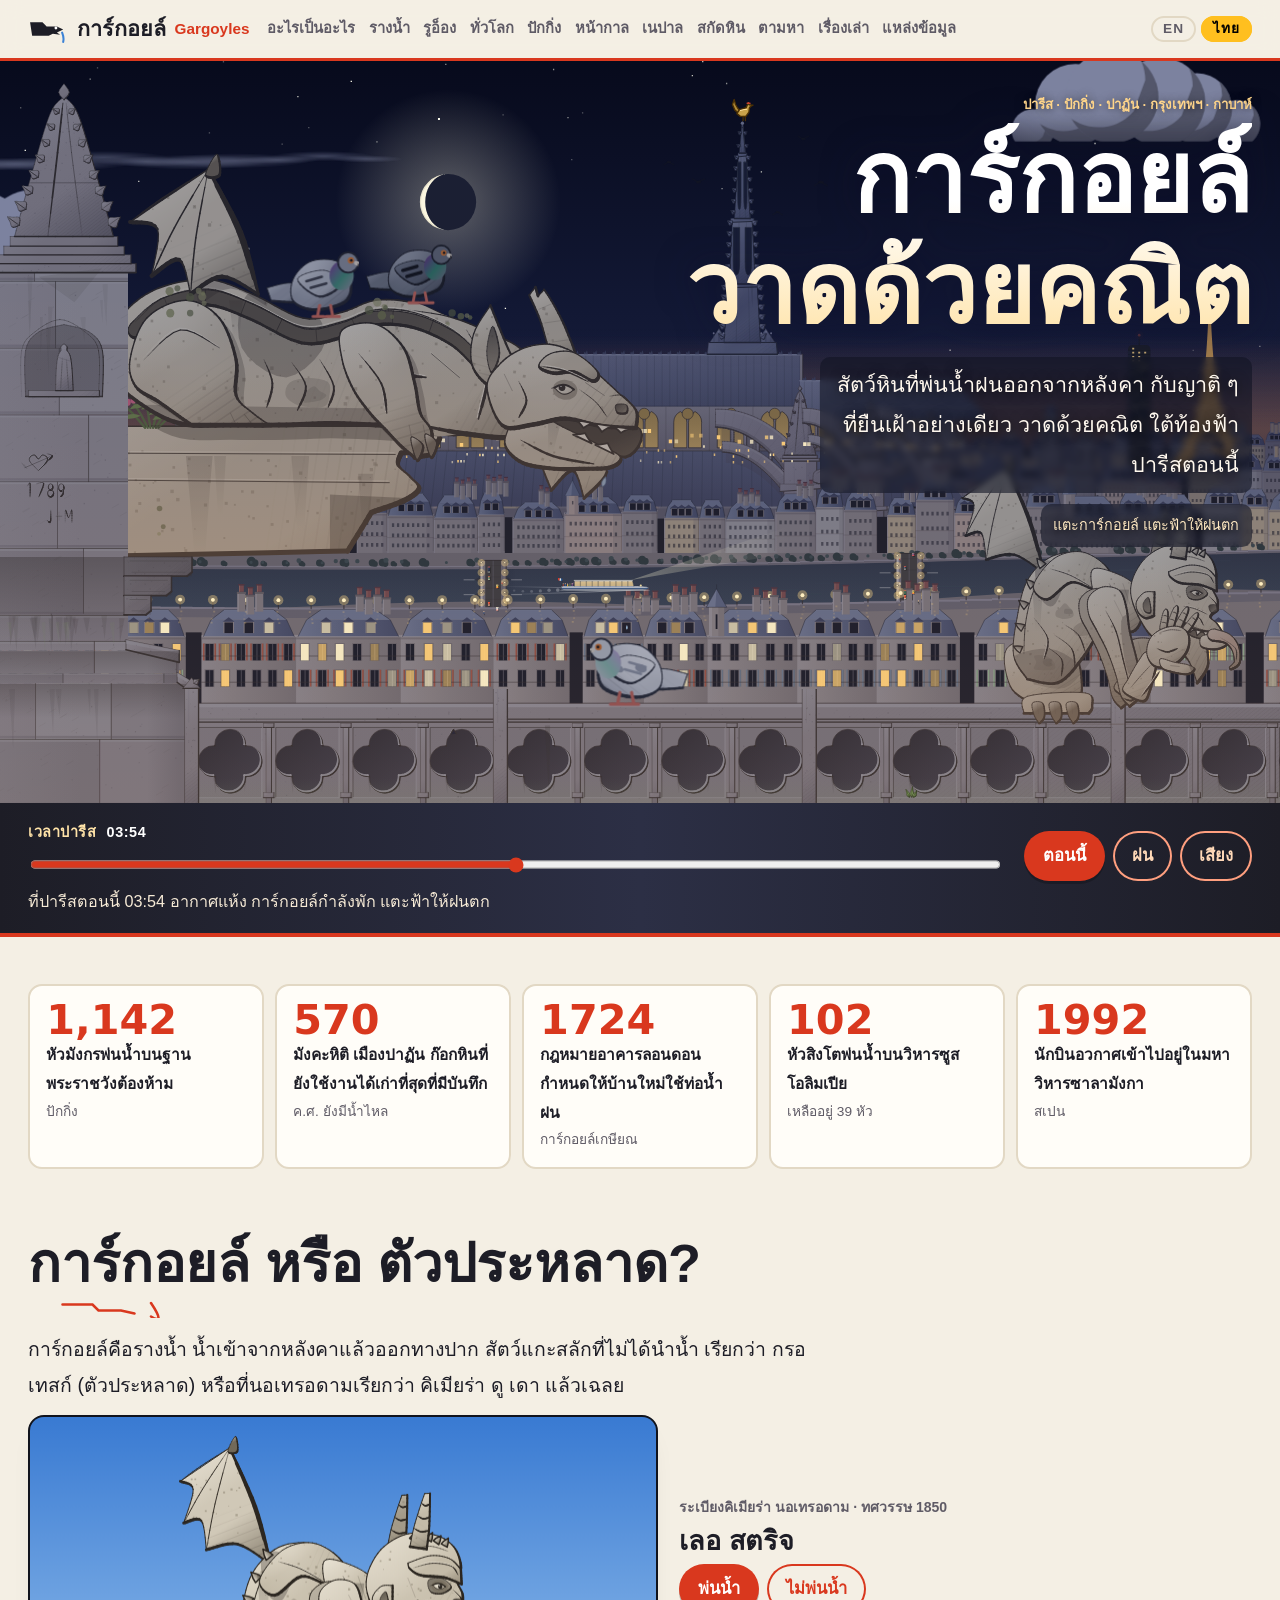
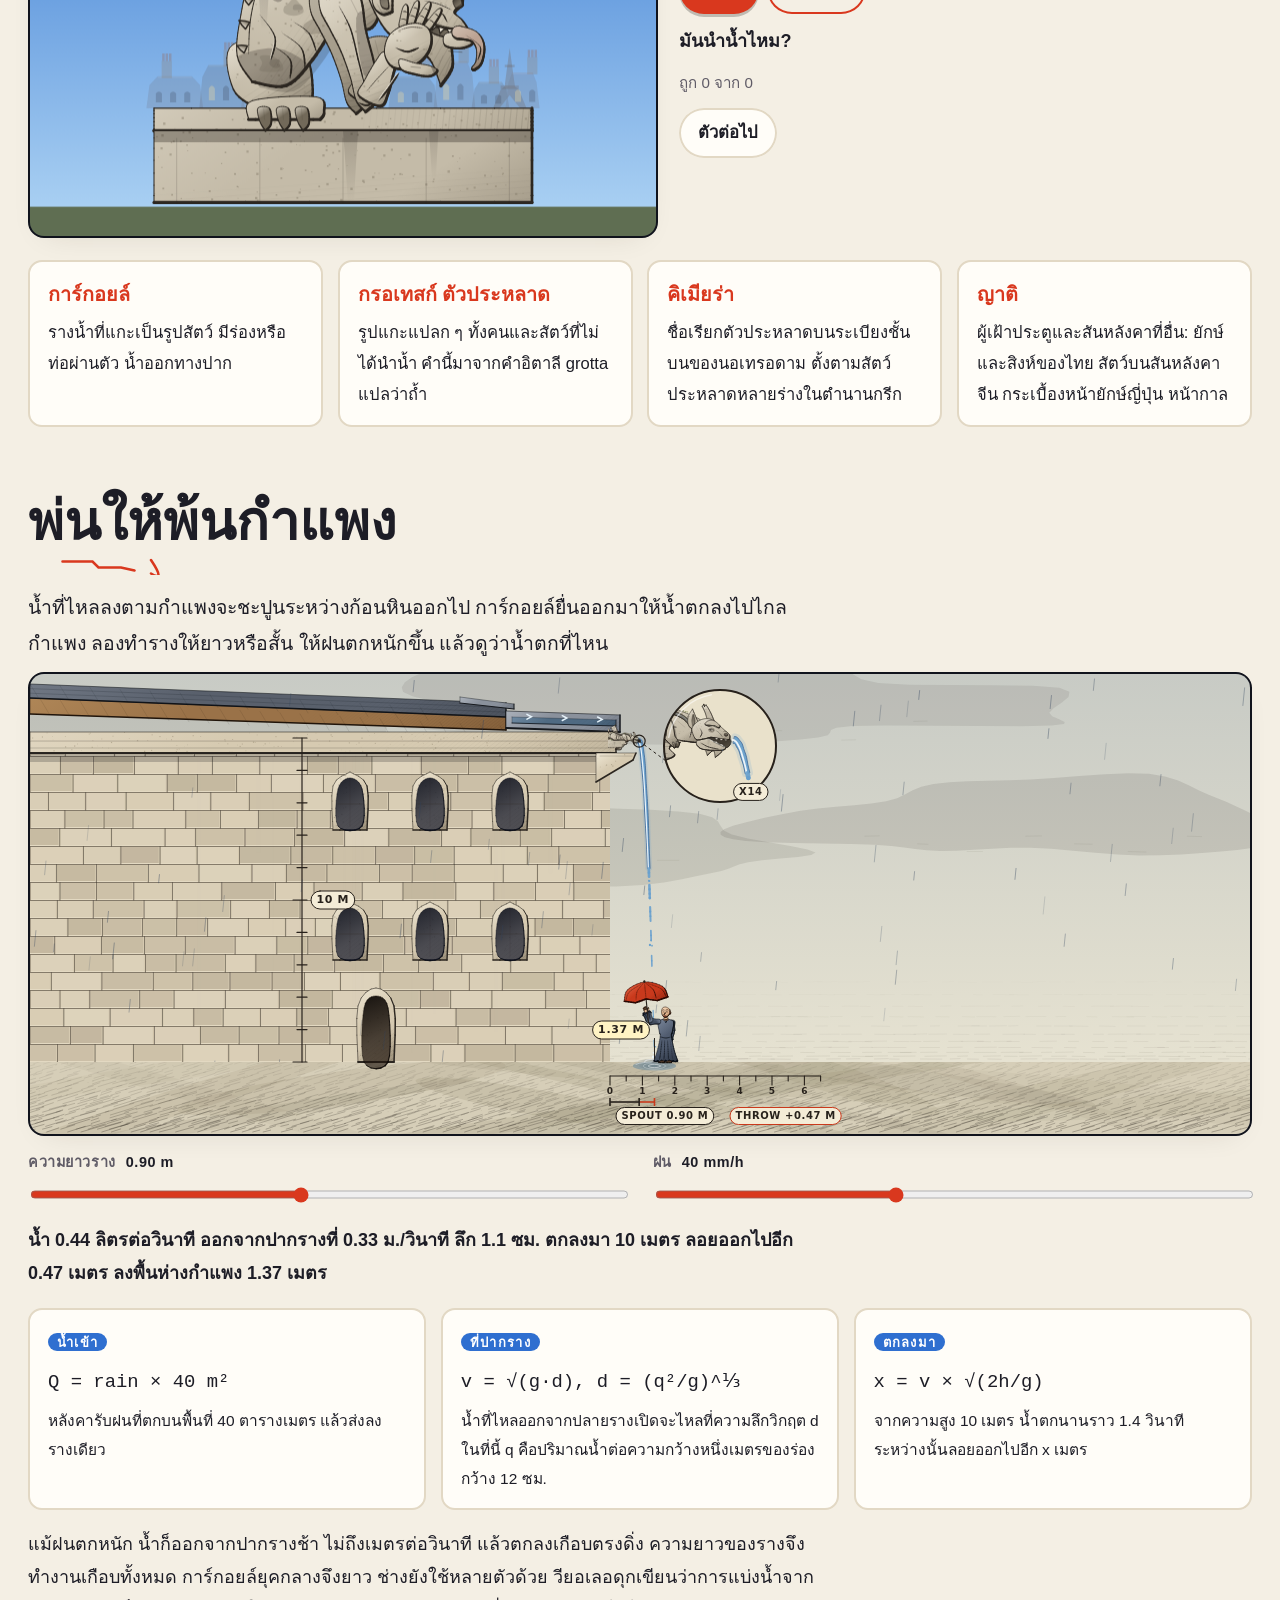
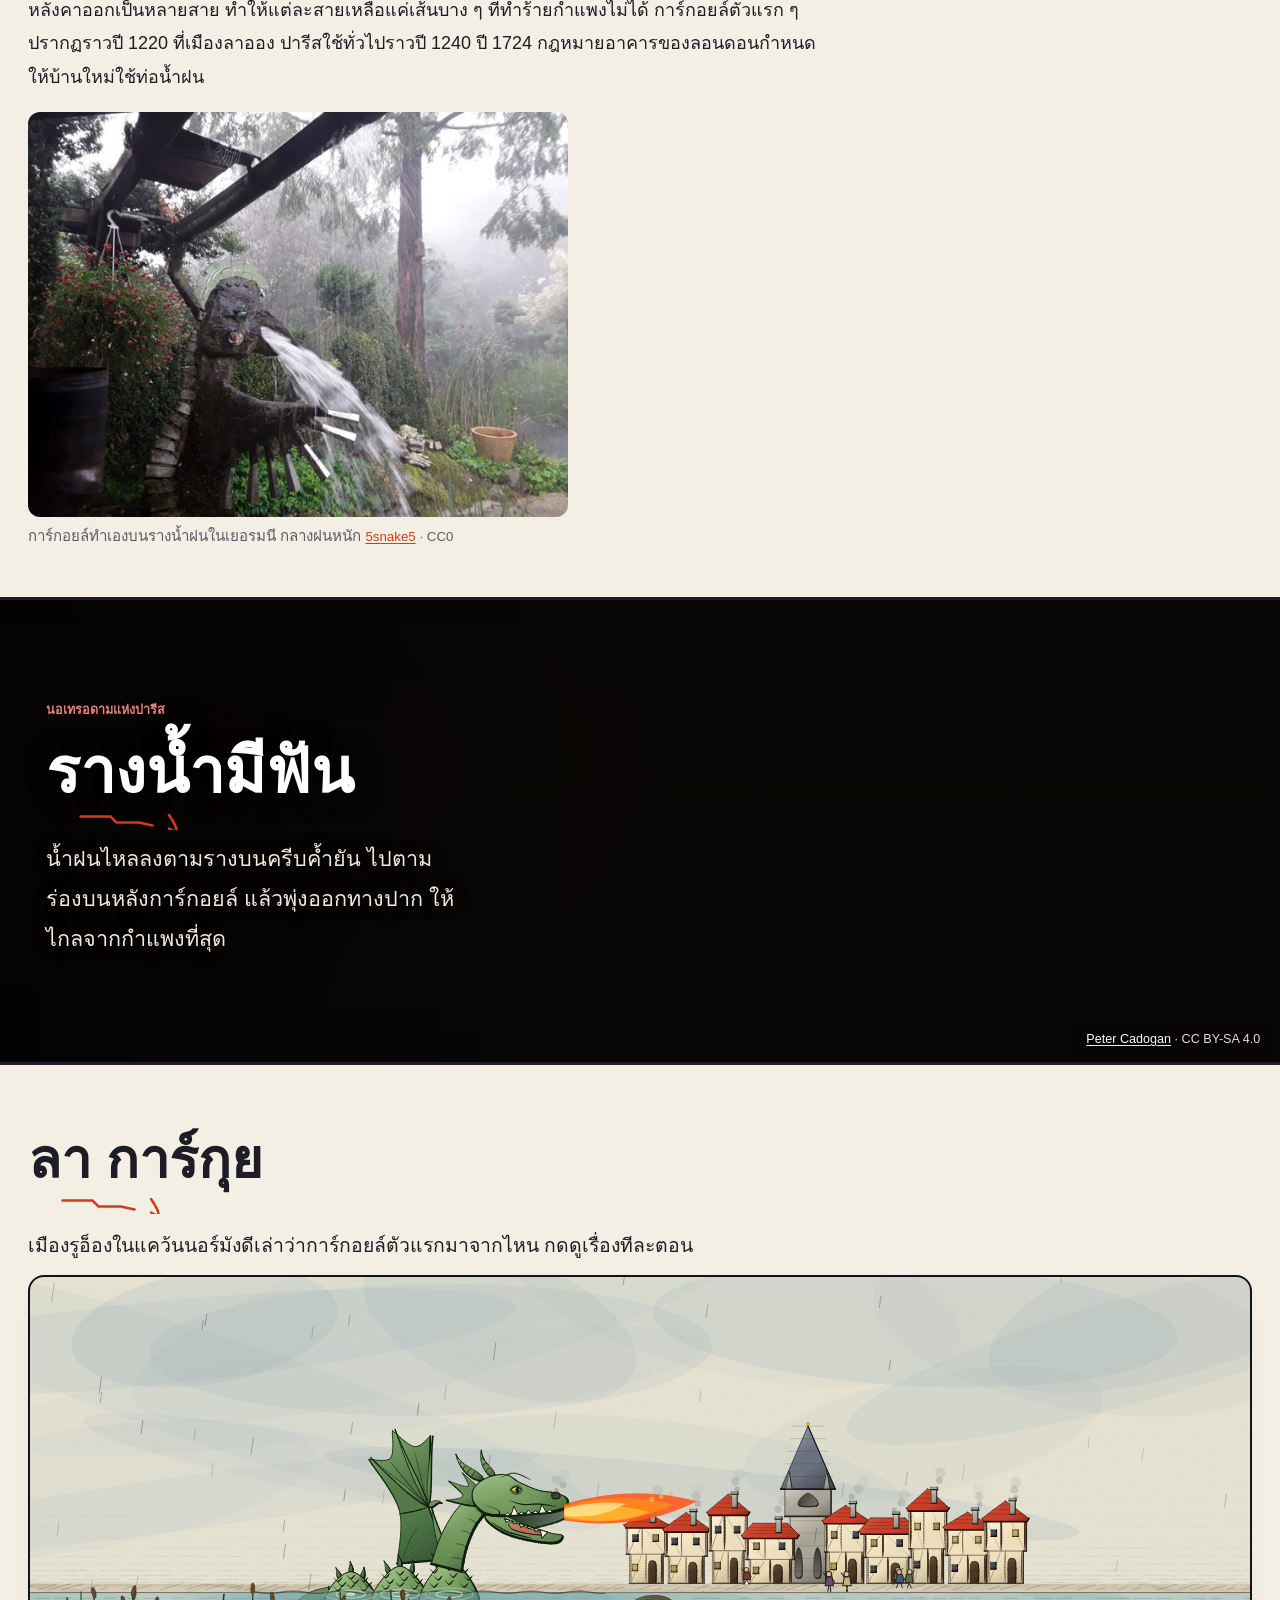
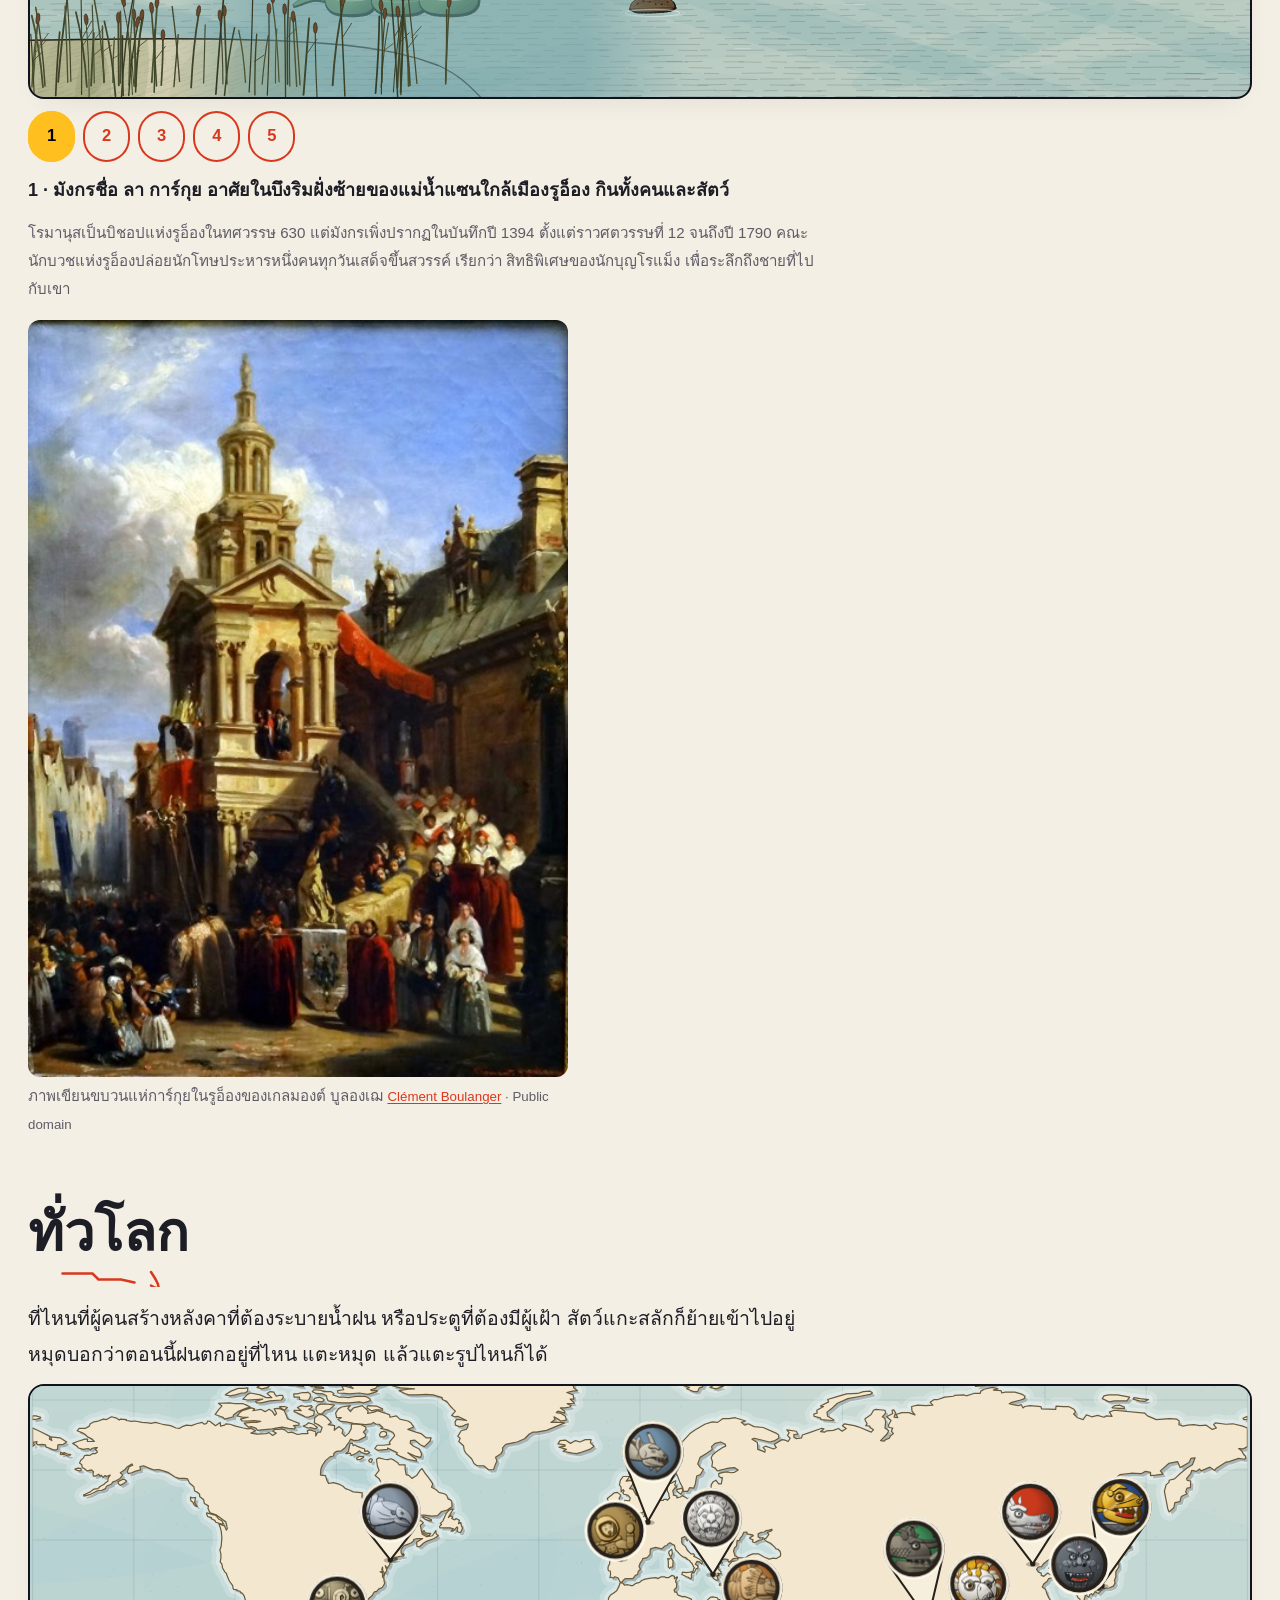
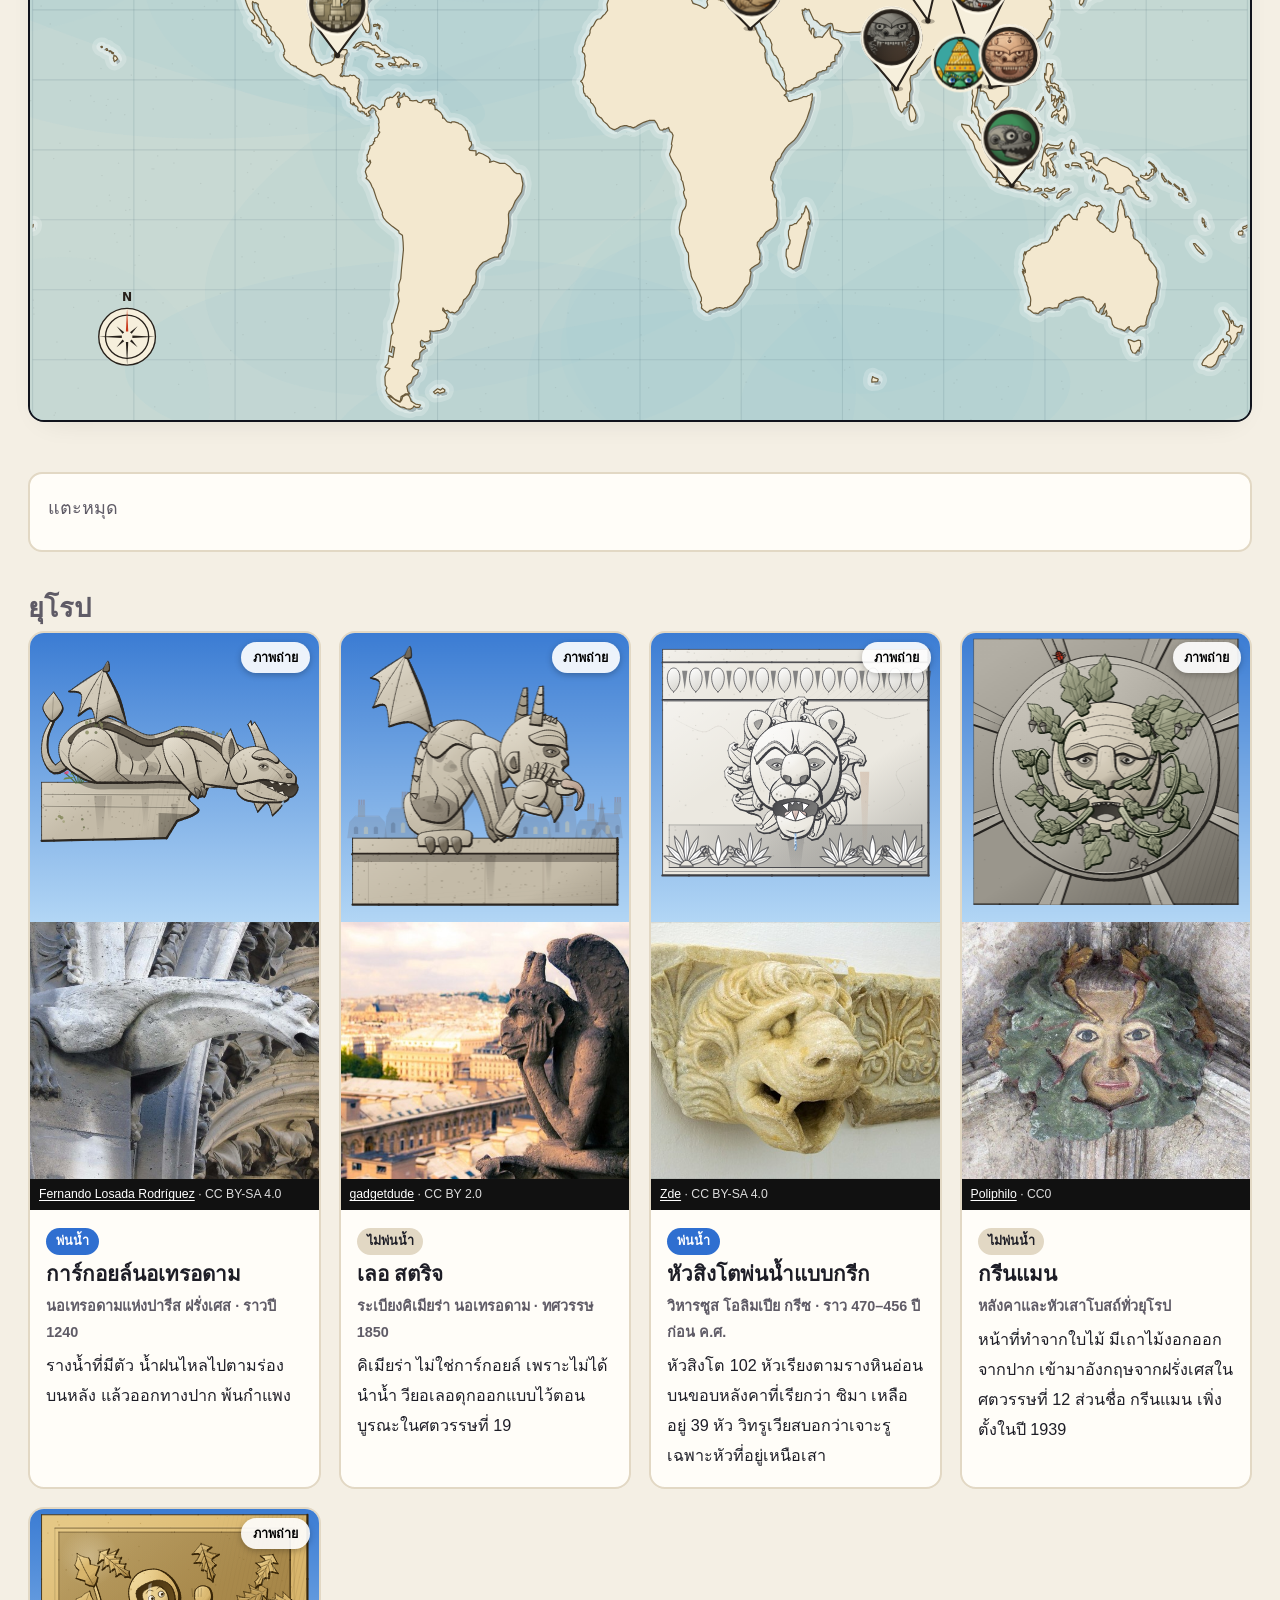
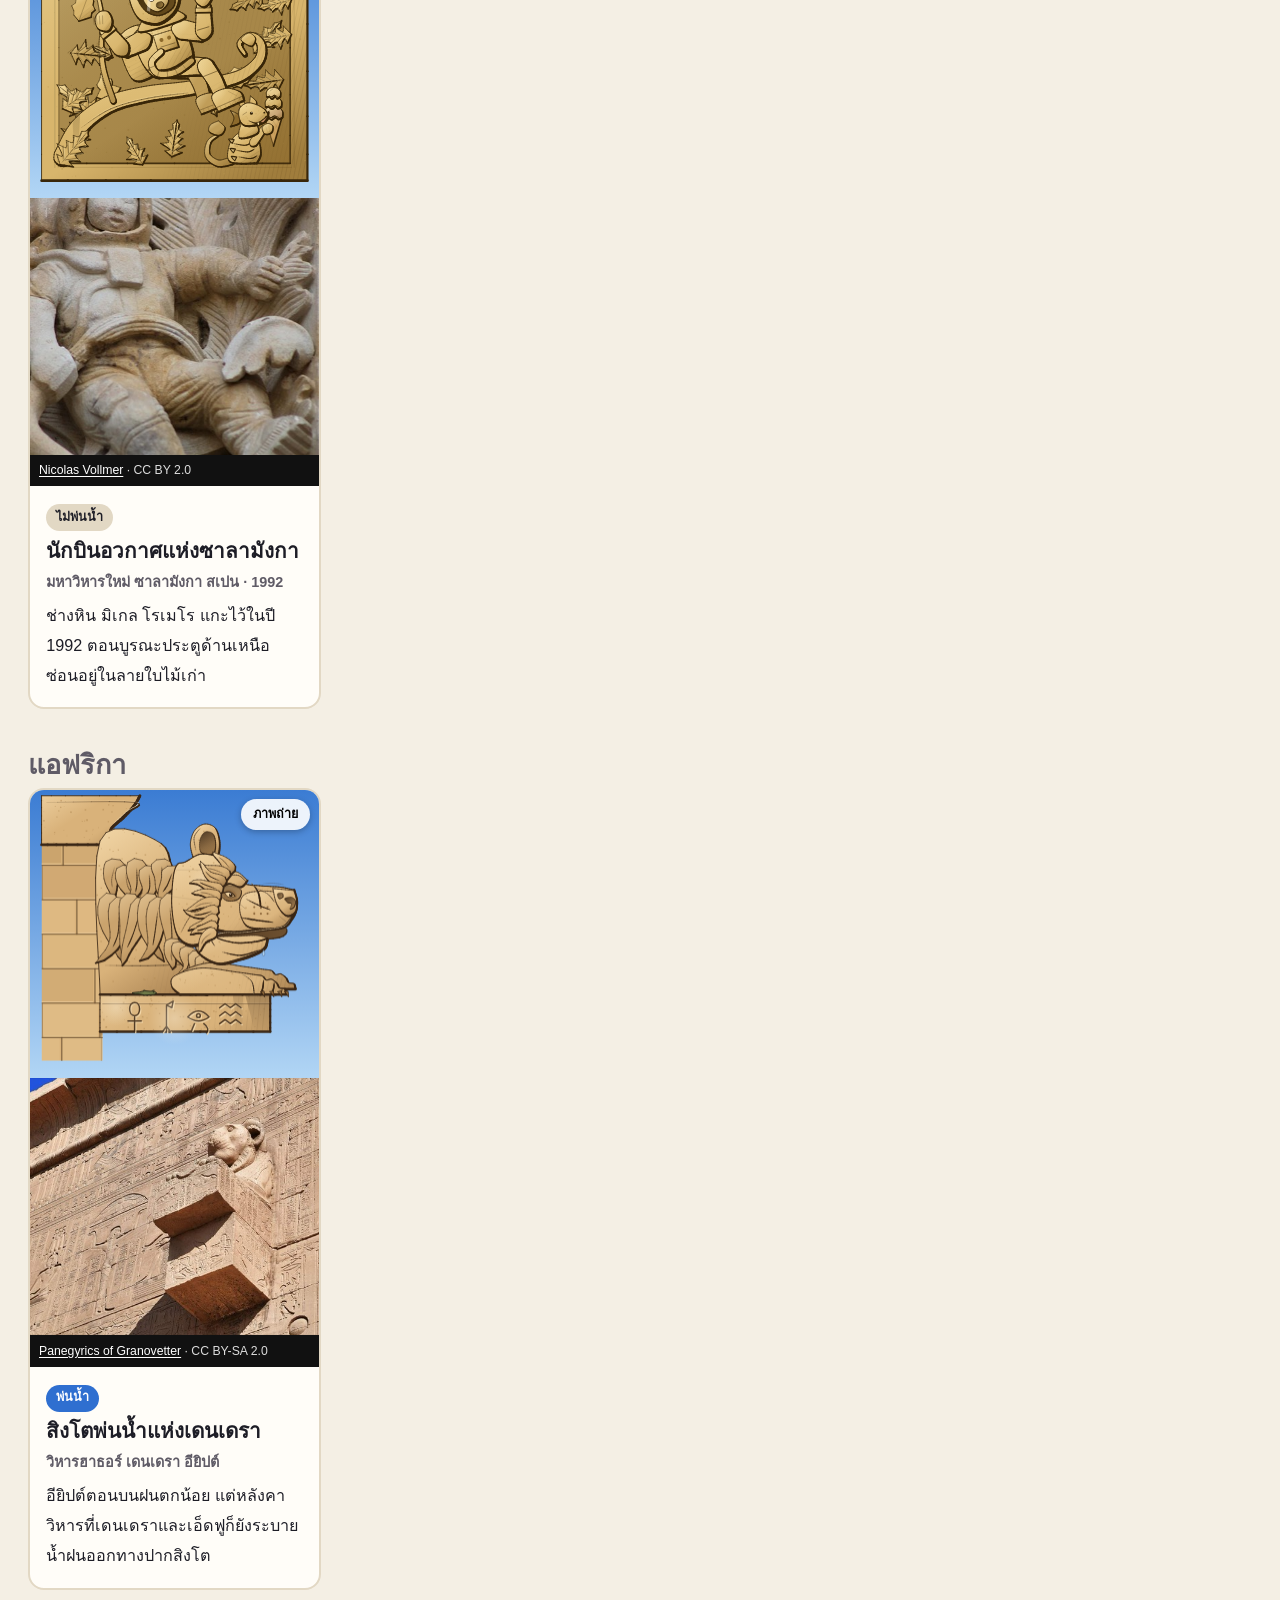
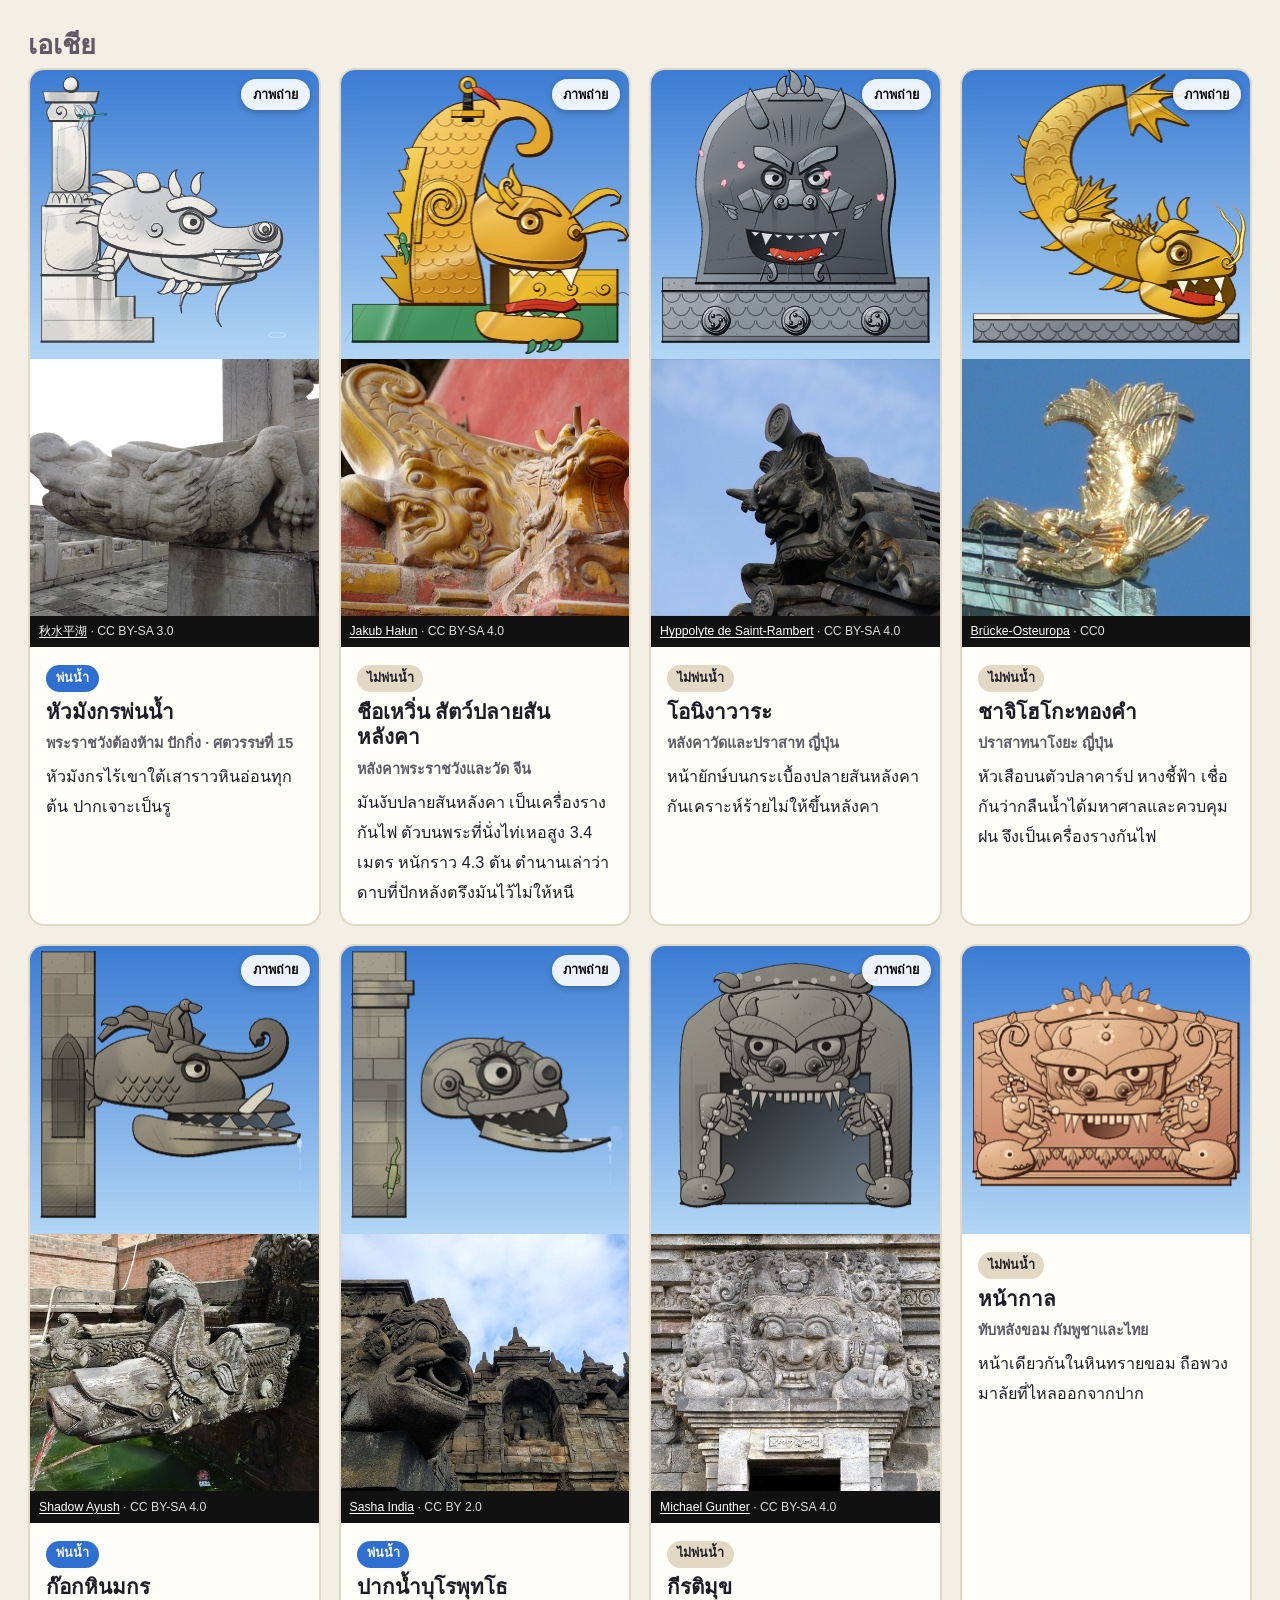
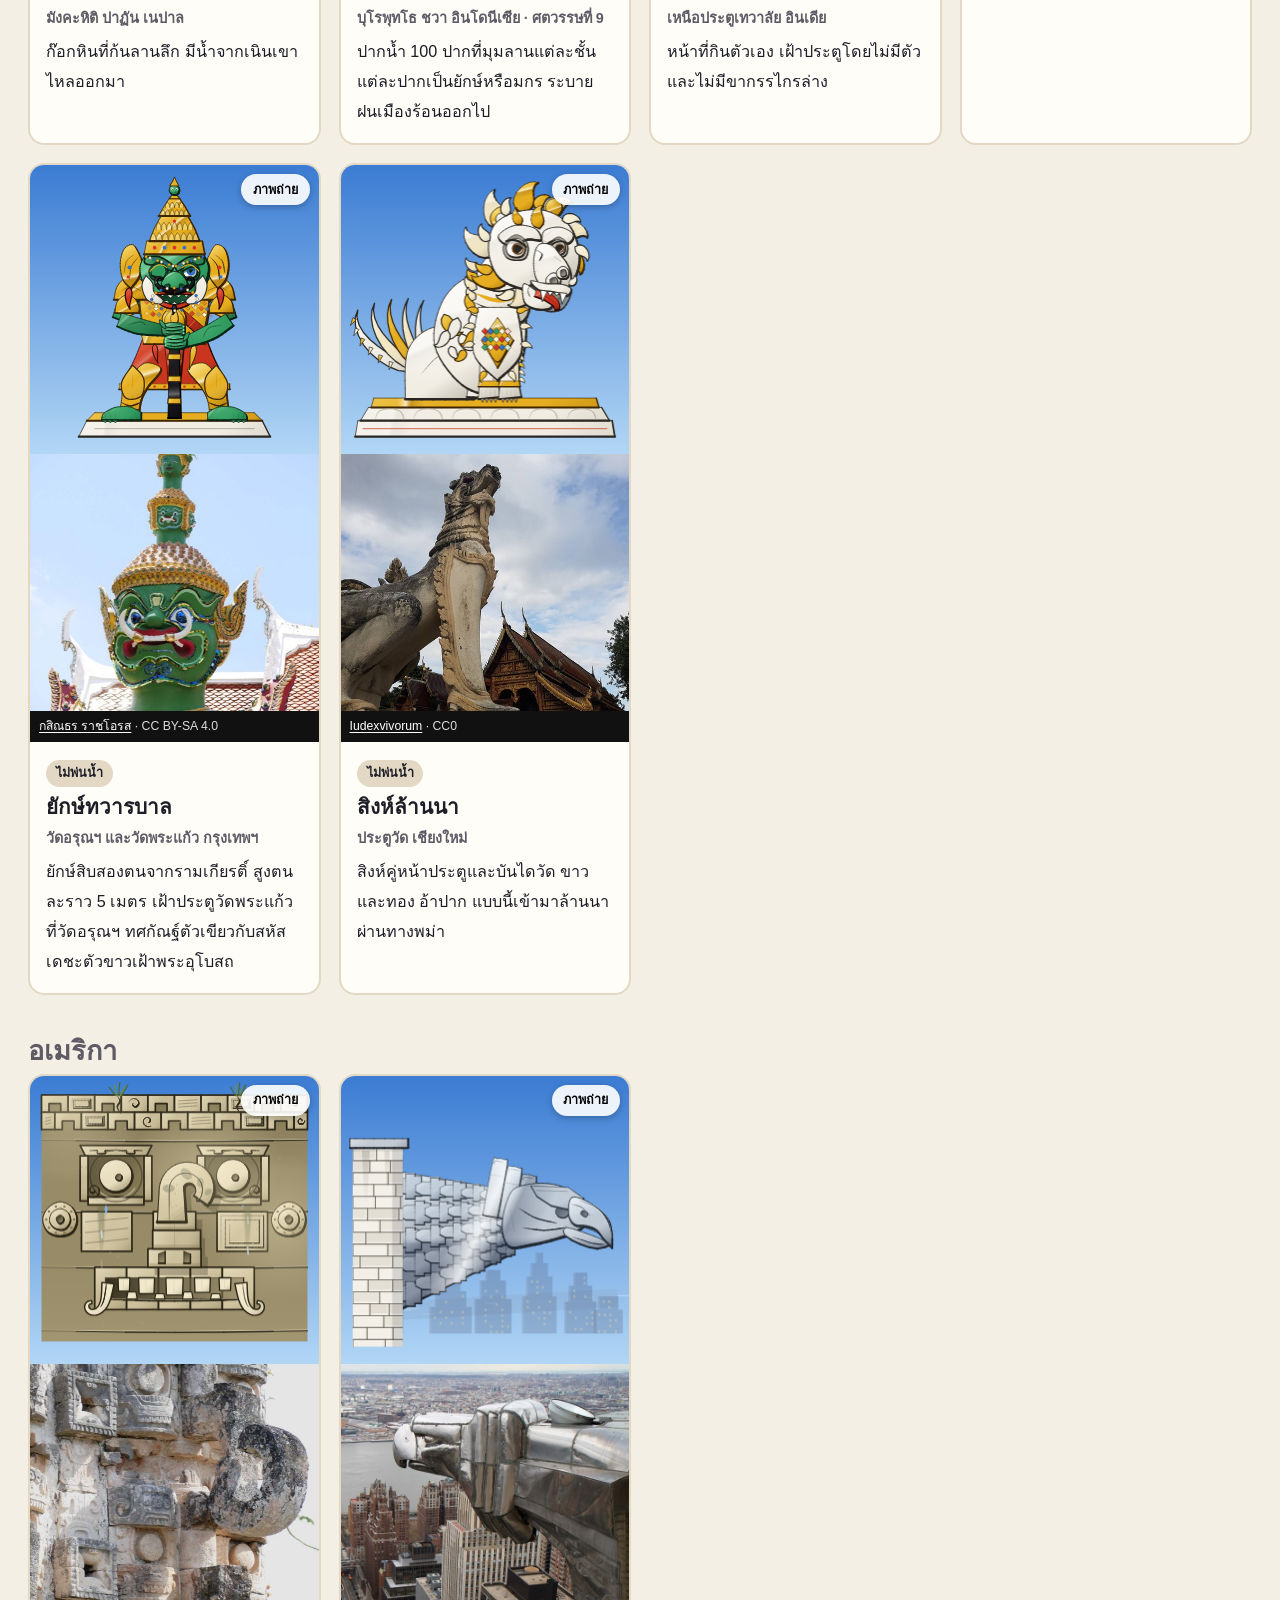
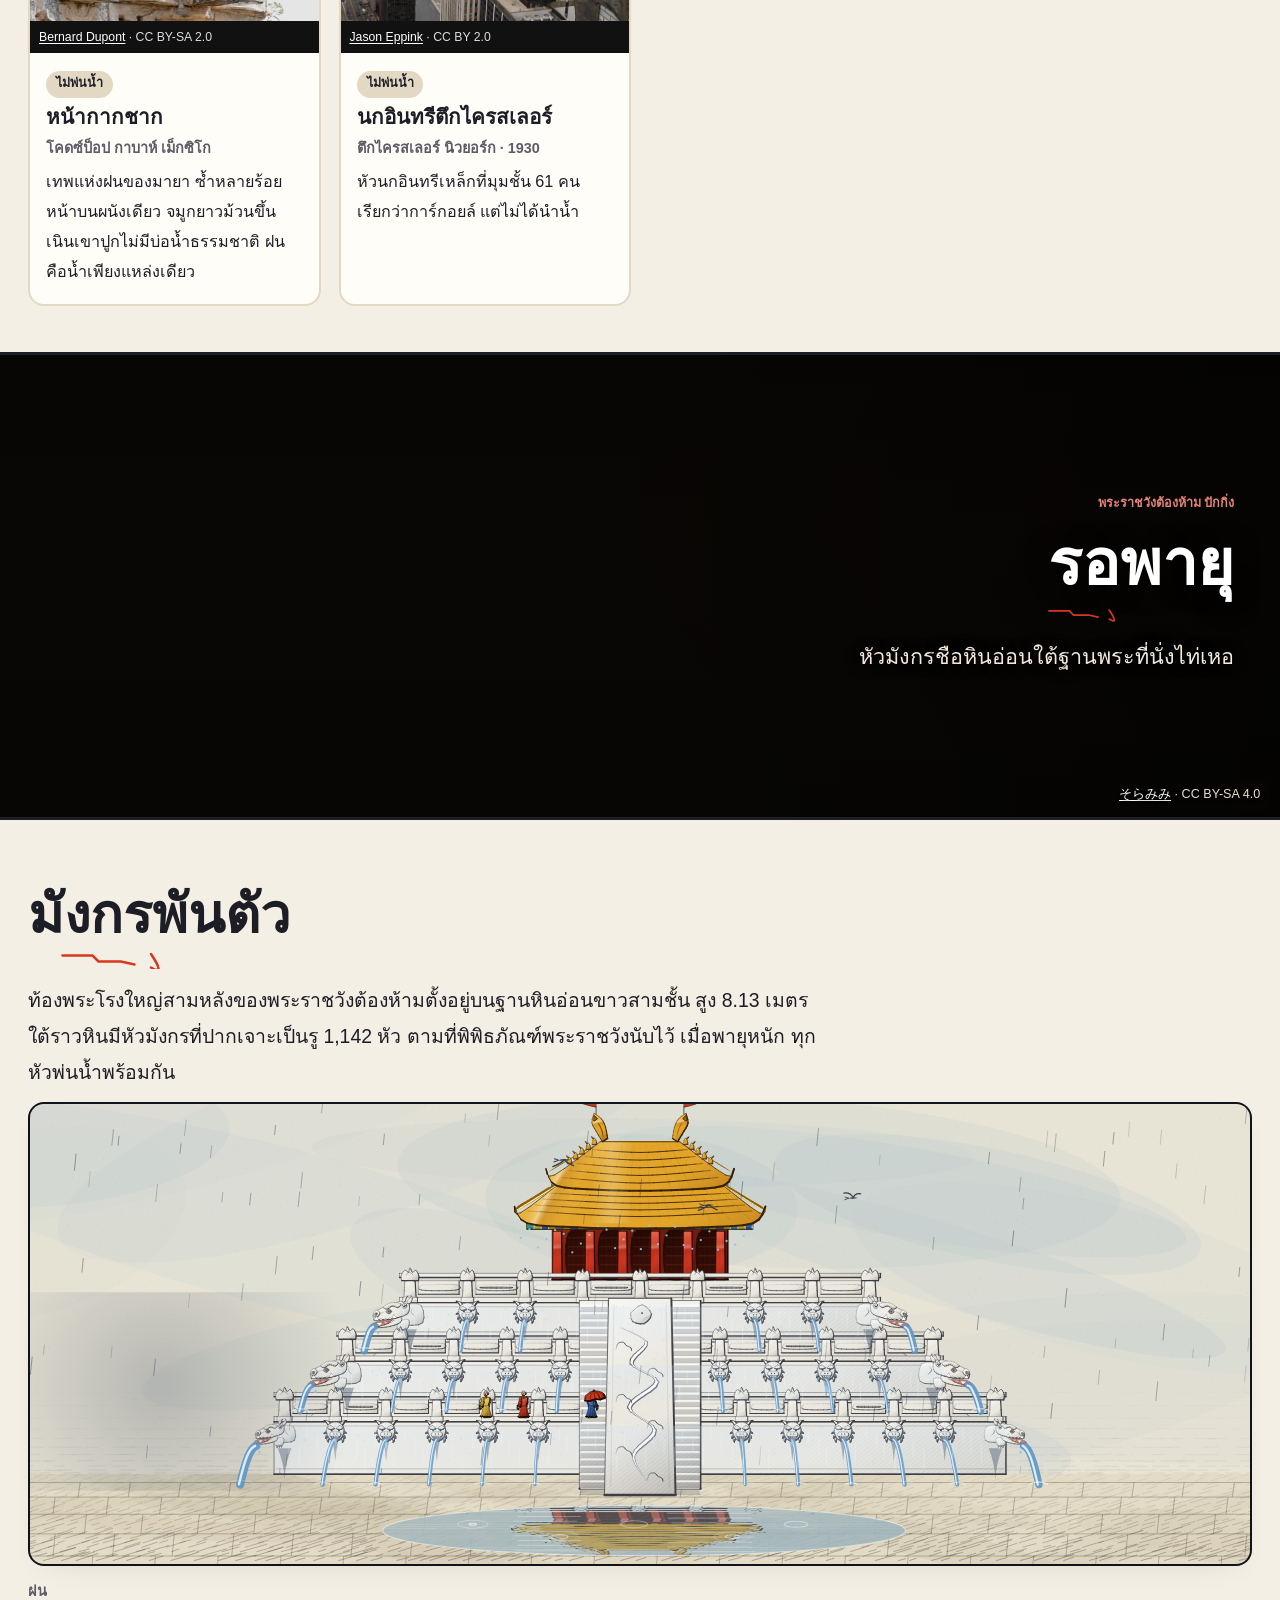
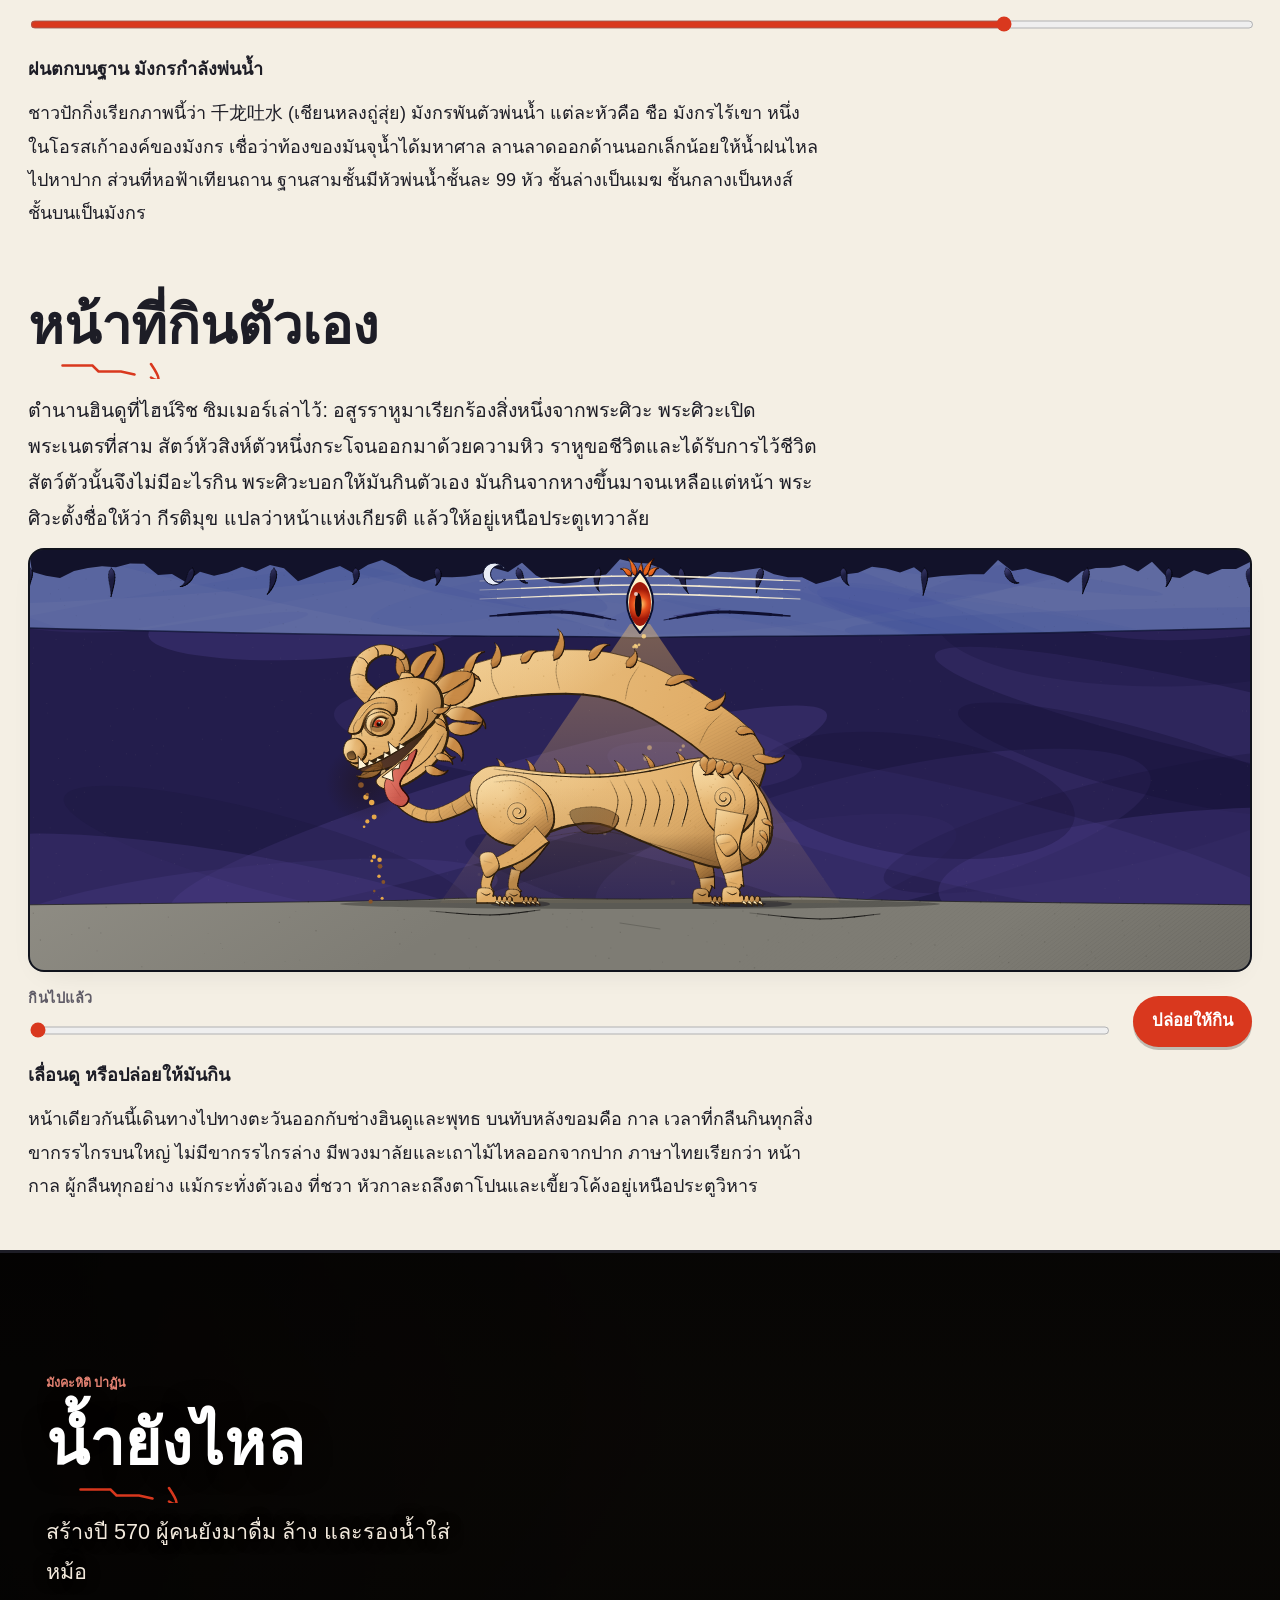
==== docs/th/index.html @ a35d7900 "Gargoyles, Drawn" ====
<!doctype html><html lang="th" data-root="../"><head>
<meta charset="utf-8"><meta name="viewport" content="width=device-width,initial-scale=1">
<meta name="google" content="notranslate">
<title>การ์กอยล์ วาดด้วยคณิต · และญาติ ๆ ของมันทั่วโลก</title>
<meta name="description" content="การ์กอยล์ ตัวประหลาด และญาติ ๆ ของมันทั่วโลก วาดสด: นอเทรอดามใต้ฟ้าปารีสตอนนี้ ฟิสิกส์ของรางพ่นน้ำ มังกรแห่งรูอ็อง มังกรพันตัวที่ปักกิ่ง หน้าที่กินตัวเอง ก๊อกหินของเนปาล ก้อนหินให้สกัด และนักบินอวกาศให้ตามหา">
<meta name="theme-color" content="#1f2433">
<link rel="canonical" href="https://nanobotco.github.io/gargoyles/th/">
<link rel="alternate" hreflang="en" href="https://nanobotco.github.io/gargoyles/"><link rel="alternate" hreflang="th" href="https://nanobotco.github.io/gargoyles/th/"><link rel="alternate" hreflang="x-default" href="https://nanobotco.github.io/gargoyles/">
<meta property="og:type" content="website"><meta property="og:site_name" content="Gargoyles, Drawn · การ์กอยล์ วาดด้วยคณิต">
<meta property="og:title" content="การ์กอยล์ วาดด้วยคณิต"><meta property="og:description" content="การ์กอยล์ ตัวประหลาด และญาติ ๆ ของมันทั่วโลก วาดสด: นอเทรอดามใต้ฟ้าปารีสตอนนี้ ฟิสิกส์ของรางพ่นน้ำ มังกรแห่งรูอ็อง มังกรพันตัวที่ปักกิ่ง หน้าที่กินตัวเอง ก๊อกหินของเนปาล ก้อนหินให้สกัด และนักบินอวกาศให้ตามหา"><meta property="og:url" content="https://nanobotco.github.io/gargoyles/th/">
<meta property="og:image" content="https://nanobotco.github.io/gargoyles/card.jpg"><meta property="og:image:secure_url" content="https://nanobotco.github.io/gargoyles/card.jpg"><meta property="og:image:type" content="image/jpeg">
<meta property="og:image:width" content="1200"><meta property="og:image:height" content="630">
<meta property="og:image:alt" content="การ์กอยล์หินพ่นน้ำฝนจากมหาวิหารนอเทรอดามยามพลบค่ำ">
<meta property="og:locale" content="th_TH"><meta property="og:locale:alternate" content="en_US">
<meta name="twitter:card" content="summary_large_image"><meta name="twitter:image" content="https://nanobotco.github.io/gargoyles/card.jpg">
<link rel="icon" href="../icon.svg" type="image/svg+xml">
<link rel="alternate" type="text/plain" href="https://nanobotco.github.io/gargoyles/llms.txt" title="llms.txt">
<script type="application/ld+json">{"@context": "https://schema.org", "@type": "WebPage", "name": "การ์กอยล์ วาดด้วยคณิต", "description": "การ์กอยล์ ตัวประหลาด และญาติ ๆ ของมันทั่วโลก วาดสด: นอเทรอดามใต้ฟ้าปารีสตอนนี้ ฟิสิกส์ของรางพ่นน้ำ มังกรแห่งรูอ็อง มังกรพันตัวที่ปักกิ่ง หน้าที่กินตัวเอง ก๊อกหินของเนปาล ก้อนหินให้สกัด และนักบินอวกาศให้ตามหา", "url": "https://nanobotco.github.io/gargoyles/th/", "inLanguage": "th", "image": "https://nanobotco.github.io/gargoyles/card.jpg", "license": "https://creativecommons.org/licenses/by/4.0/"}</script>
<style>/* bands.css — full-bleed parallax bands.
 *
 * Four layers, bottom to top:
 *   1  the photograph, background-attachment:fixed, so it holds still while the page
 *      moves over it. This is the whole trick.
 *   2  ::before, a gradient scrim weighted heaviest where the type sits.
 *   3  ::after, a flat brand tint on mix-blend-mode:multiply, so a band never fights
 *      the page it is sitting in.
 *   4  the type.
 *
 * Expects these custom properties from the host page: --ink (the page's darkest),
 * --accent (the brand colour used in the tint and the kicker), --display (a condensed
 * or heavy face), --body. Everything else is self-contained.
 */

.band{
 position:relative;isolation:isolate;
 /* full bleed out of a centred column without knowing the column's width */
 margin-left:calc(50% - 50vw);margin-right:calc(50% - 50vw);width:100vw;
 min-height:clamp(260px,52vh,520px);display:grid;align-items:center;
 background-size:cover;background-position:center;background-repeat:no-repeat;
 background-attachment:fixed;background-color:#0b0906;
 border-top:3px solid var(--ink,#111);border-bottom:3px solid var(--ink,#111);
 margin-block:2.6rem}

.band::before{content:"";position:absolute;inset:0;z-index:-2;
 background:linear-gradient(180deg,rgba(6,5,4,.80) 0%,rgba(6,5,4,.34) 38%,
  rgba(6,5,4,.46) 62%,rgba(6,5,4,.86) 100%)}

.band::after{content:"";position:absolute;inset:0;z-index:-1;mix-blend-mode:multiply;
 background:radial-gradient(120% 90% at 22% 32%,
   color-mix(in srgb,var(--accent,#e0322b) 20%,transparent),transparent 62%),
  linear-gradient(90deg,rgba(11,9,6,.55),transparent 55%)}

.band .in{max-width:68rem;margin:0 auto;padding:clamp(2rem,6vw,4.2rem) 1rem;width:100%}
.band .kicker{display:block;font-family:var(--display,system-ui);font-size:.7rem;
 font-weight:800;letter-spacing:.34em;text-transform:uppercase;
 color:color-mix(in srgb,var(--accent,#e0322b) 62%,white);margin-bottom:.7rem}
.band h2{font-family:var(--display,system-ui);font-size:clamp(1.9rem,6vw,3.5rem);
 line-height:.98;margin:0 0 .5rem;border:0;color:#fff;text-transform:uppercase;
 letter-spacing:-.01em;text-shadow:0 2px 26px rgba(0,0,0,.55);max-width:22ch}
.band p{color:#f2e9dc;font-size:clamp(1rem,2.2vw,1.2rem);max-width:34ch;margin:.3rem 0 0;
 text-shadow:0 1px 14px rgba(0,0,0,.7)}
.band .big{font-family:var(--display,system-ui);font-size:clamp(3rem,11vw,7rem);
 line-height:.86;font-weight:800;color:#fff;margin:0;letter-spacing:-.02em;
 text-shadow:0 3px 34px rgba(0,0,0,.6)}
.band .big small{display:block;font-family:var(--body,system-ui);font-size:.16em;
 letter-spacing:.24em;text-transform:uppercase;font-weight:800;margin-top:.5rem;
 color:color-mix(in srgb,var(--accent,#e0322b) 62%,white)}
.band .btn{margin-top:1.3rem}

/* the credit sits on the band, because a borrowed photograph carries its licence */
.band .cred{position:absolute;right:0;bottom:0;z-index:1;font-size:.6rem;color:#cbbfae;
 background:rgba(6,5,4,.72);padding:.22rem .5rem;max-width:72%}
.band .cred a{color:#e4d9c8}

.band.right .in{text-align:right;display:flex;flex-direction:column;align-items:flex-end}
.band.right::after{background:radial-gradient(120% 90% at 78% 32%,
  color-mix(in srgb,var(--accent,#e0322b) 20%,transparent),transparent 62%),
 linear-gradient(270deg,rgba(11,9,6,.55),transparent 55%)}
.band.tall{min-height:clamp(340px,72vh,680px)}
.band.short{min-height:clamp(200px,34vh,320px)}

/* background-attachment:fixed is what makes this work and it is also the property mobile
   Safari has never handled, and it repaints on every scroll frame. Off for coarse
   pointers and for reduced motion; it degrades to a plain cover image, which is fine. */
@media (pointer:coarse),(prefers-reduced-motion:reduce){.band{background-attachment:scroll}}
@media print{.band{display:none}}

:root{
 --bg:#f4efe4;--panel:#fffdf8;--ink:#1d1d26;--mute:#5f5b66;--line:#e2d8c4;
 --accent:#d9381e;--gold:#ffbf1f;--rain:#2f6fd0;--moss:#3f7a3a;--stone:#d6cab1;--shadow:rgba(40,30,10,.16);
 --display:"Avenir Next Condensed","HelveticaNeue-CondensedBold","Arial Narrow Bold","Franklin Gothic Heavy",Impact,system-ui,sans-serif;
 --body:"Avenir Next",Avenir,"Segoe UI",system-ui,-apple-system,Helvetica,Arial,sans-serif;
 --thai:"Noto Sans Thai","Leelawadee UI","Thonburi","Sukhumvit Set",Tahoma,sans-serif;
 --mono:ui-monospace,"SF Mono",Menlo,Consolas,monospace;
}
@media (prefers-color-scheme:dark){:root:not([data-theme="light"]){
 --bg:#14151c;--panel:#1d1f29;--ink:#f3eee4;--mute:#b7b2bd;--line:#33364a;--accent:#ff6a4a;--gold:#ffc83d;--rain:#7fb4ff;--moss:#7fc174;--stone:#8a826f;--shadow:rgba(0,0,0,.5)}}
:root[data-theme="dark"]{
 --bg:#14151c;--panel:#1d1f29;--ink:#f3eee4;--mute:#b7b2bd;--line:#33364a;--accent:#ff6a4a;--gold:#ffc83d;--rain:#7fb4ff;--moss:#7fc174;--stone:#8a826f;--shadow:rgba(0,0,0,.5)}
*{box-sizing:border-box}
html{font-size:18px;scroll-behavior:smooth;scroll-padding-top:3.5rem}
@media (prefers-reduced-motion:reduce){html{scroll-behavior:auto}}
body{margin:0;background:var(--bg);color:var(--ink);font-family:var(--body);line-height:1.6;-webkit-text-size-adjust:100%;overflow-x:hidden}
:lang(th),.th{font-family:var(--thai);line-height:1.85}
a{color:var(--accent);text-underline-offset:.18em}
a:focus-visible,button:focus-visible,input:focus-visible,canvas:focus-visible{outline:3px solid var(--gold);outline-offset:2px;border-radius:6px}
.mute{color:var(--mute)}.small{font-size:.84rem}
header.top{position:sticky;top:0;z-index:30;background:color-mix(in srgb,var(--bg) 88%,transparent);backdrop-filter:blur(10px);-webkit-backdrop-filter:blur(10px);border-bottom:3px solid var(--accent);
 transition:transform .26s cubic-bezier(.4,0,.2,1),box-shadow .26s}
body.nav-away header.top{transform:translateY(-102%)}
body.nav-tight header.top{box-shadow:0 10px 24px -14px var(--shadow)}
header.top nav,header.top .langsw{transition:opacity .18s,max-height .26s,margin .26s}
body.nav-tight header.top nav,body.nav-tight header.top .langsw{opacity:0;max-height:0;margin-block:0;overflow:hidden;pointer-events:none}
header.top .in{max-width:70rem;margin:0 auto;padding:.5rem 1rem;display:flex;gap:.4rem 1rem;align-items:center;flex-wrap:wrap}
.brand{font-family:var(--display);font-weight:800;font-size:1.2rem;text-transform:uppercase;text-decoration:none;color:var(--ink);white-space:nowrap;display:flex;align-items:center;gap:.45rem}
.brand svg{width:2.3rem;height:auto;color:var(--ink);cursor:pointer}.brand .th{font-size:.85rem;font-weight:600;text-transform:none;color:var(--accent)}
:lang(th) .brand{text-transform:none;font-family:var(--thai)}
header.top nav{display:flex;gap:.1rem .75rem;flex-wrap:wrap;font-size:.74rem;text-transform:uppercase;letter-spacing:.06em;font-weight:800}
:lang(th) header.top nav{text-transform:none;letter-spacing:0;font-size:.82rem}
header.top nav a{text-decoration:none;color:var(--mute)}
header.top nav a:hover{color:var(--ink);box-shadow:inset 0 -3px 0 var(--accent)}
.langsw{margin-left:auto;font-size:.76rem;font-weight:800;letter-spacing:.08em}
.langsw a{text-decoration:none;padding:.18rem .55rem;border:2px solid var(--line);border-radius:99px;color:var(--mute)}
.langsw a[aria-current]{background:var(--gold);color:#000;border-color:var(--gold)}
.hero{position:relative;background:#121624;overflow:hidden}
.hero canvas{display:block;width:100%;touch-action:pan-y;cursor:pointer}
.hero-t{position:absolute;left:0;right:0;top:0;max-width:70rem;margin:0 auto;padding:2rem 1rem 0;pointer-events:none;color:#fff}
.hero .kicker{display:block;font-family:var(--display);font-size:.74rem;font-weight:800;letter-spacing:.34em;text-transform:uppercase;color:#ffd58a;margin-bottom:.5rem;text-shadow:0 1px 10px rgba(0,0,0,.6)}
.hero h1{font-family:var(--display);font-weight:800;text-transform:uppercase;font-size:clamp(2.6rem,7.6vw,5.6rem);line-height:.86;margin:0 0 0 auto;max-width:9ch;text-align:right;
 background:linear-gradient(180deg,#fff 35%,#ffe3a8);-webkit-background-clip:text;background-clip:text;color:transparent;filter:drop-shadow(0 3px 18px rgba(10,10,40,.55))}
.hero-t{text-align:right}
.hero .lede{max-width:min(24rem,100%);margin-left:auto;color:#fff8ee;text-shadow:0 1px 12px rgba(0,0,0,.8);font-size:clamp(1rem,2.2vw,1.2rem)}
.hero .hint{font-size:.78rem;color:#ffe9c2;text-shadow:0 1px 8px #000;margin:.2rem 0 0 auto}
:lang(th) .hero h1{line-height:1.15;max-width:11ch;font-family:var(--thai);text-transform:none}
@media (max-width:700px){.hero-t{padding-top:1.1rem}.hero h1{font-size:clamp(2.2rem,11vw,3.4rem)}.hero .lede{font-size:.95rem;max-width:17rem}}
.deck{background:linear-gradient(90deg,#1d1d26,#2c2f45 50%,#1d1d26);color:#f6f0e4;border-bottom:4px solid var(--accent)}
.deck .ctl{max-width:70rem;margin:0 auto;padding:.9rem 1rem .2rem}
.deck .rng span{color:#ffe3a8}.deck output{color:#fff}
.now{max-width:70rem;margin:0 auto;padding:.1rem 1rem .9rem;font-size:.9rem;color:#f6ead6;min-height:1.6em}
.ctl{display:flex;flex-wrap:wrap;gap:.6rem 1.4rem;align-items:flex-end;margin:.7rem 0}
.rng{display:flex;flex-direction:column;gap:.15rem;flex:1 1 11rem;min-width:10rem;font-size:.8rem;font-weight:800;letter-spacing:.04em}
.rng span{color:var(--mute)}.rng output{font-weight:700;color:var(--ink);margin-left:.3rem}
input[type=range]{width:100%;accent-color:var(--accent);height:1.6rem}
.btns{display:flex;flex-wrap:wrap;gap:.45rem}
.btn{display:inline-flex;align-items:center;gap:.4rem;font-family:var(--display);font-weight:800;text-transform:uppercase;letter-spacing:.08em;font-size:.85rem;padding:.55rem 1.05rem;border-radius:99px;
 background:var(--accent);color:#fff;text-decoration:none;border:0;cursor:pointer;box-shadow:0 3px 0 rgba(0,0,0,.22);transition:transform .12s}
.btn:hover{transform:translateY(-1px)}.btn:active{transform:translateY(1px)}
.btn:disabled{opacity:.45;cursor:default;transform:none}
.btn.ghost{background:transparent;color:var(--accent);box-shadow:inset 0 0 0 2px var(--accent)}
.deck .btn.ghost{color:#ffd9b8;box-shadow:inset 0 0 0 2px #ff9f7f}
.btn[aria-pressed=true]{background:var(--gold);color:#000;box-shadow:inset 0 0 0 2px var(--gold)}
.btn.coat{background:var(--panel);color:var(--ink);box-shadow:inset 0 0 0 2px var(--line)}
.btn.coat[aria-pressed=true]{background:var(--gold);color:#000;box-shadow:inset 0 0 0 2px var(--gold)}
:lang(th) .btn{font-family:var(--thai);text-transform:none;letter-spacing:0;font-size:.92rem}
main{max-width:70rem;margin:0 auto;padding:1rem 1rem 4rem}
h2{font-family:var(--display);font-size:clamp(1.9rem,5vw,3rem);line-height:.95;margin:3.4rem 0 .8rem;font-weight:800;text-transform:uppercase;padding-bottom:1.1rem;
 background:url("data:image/svg+xml,%3Csvg xmlns='http://www.w3.org/2000/svg' viewBox='0 0 200 24'%3E%3Cpath d='M2 6h40l8 8h30l18 4M120 4q20 30 0 18' fill='none' stroke='%23d9381e' stroke-width='3.4' stroke-linecap='round'/%3E%3C/svg%3E") left bottom/min(12rem,55%) 1rem no-repeat}
h3{font-family:var(--display);font-size:1.2rem;margin:1.6rem 0 .3rem;font-weight:800;text-transform:uppercase;letter-spacing:.02em}
:lang(th) h1,:lang(th) h2,:lang(th) h3,:lang(th) .kicker,:lang(th) .band h2{font-family:var(--thai);letter-spacing:0;line-height:1.25;text-transform:none}
p{margin:.6rem 0;max-width:44rem}
.lede{font-size:1.08rem}
.slab{display:grid;grid-template-columns:repeat(auto-fit,minmax(8.4rem,1fr));gap:.6rem;margin:1.6rem 0 0}
.slab div{background:var(--panel);border:2px solid var(--line);border-radius:14px;padding:.8rem .9rem;display:flex;flex-direction:column;cursor:pointer}
.slab b{font-family:var(--display);font-size:clamp(1.8rem,6vw,2.3rem);line-height:1;color:var(--accent);font-weight:800}
.slab span{font-size:.86rem;font-weight:700}.slab i{font-style:normal;font-size:.76rem;color:var(--mute)}
.stage{background:#1f2433;border-radius:16px;overflow:hidden;box-shadow:0 10px 30px -18px var(--shadow);border:2px solid #10131c}
.stage canvas{display:block;width:100%;cursor:pointer;touch-action:pan-y}
#cv-carve{touch-action:none;cursor:crosshair}
.out{font-weight:700;min-height:1.6em;max-width:44rem}
.pair{display:grid;grid-template-columns:minmax(0,1.1fr) minmax(0,1fr);gap:1.2rem;align-items:center}
@media (max-width:760px){.pair{grid-template-columns:1fr}}
.side h3{margin-top:.2rem;font-size:1.5rem}.kick{font-size:.78rem;font-weight:800;letter-spacing:.1em;text-transform:uppercase;color:var(--mute);margin:0}
:lang(th) .kick{text-transform:none;letter-spacing:0}
.defs{display:grid;grid-template-columns:repeat(auto-fit,minmax(14rem,1fr));gap:.8rem;margin-top:1.2rem}
.def{background:var(--panel);border:2px solid var(--line);border-radius:14px;padding:.8rem 1rem}
.def b{font-family:var(--display);text-transform:uppercase;font-size:1.1rem;color:var(--accent)}
:lang(th) .def b{font-family:var(--thai);text-transform:none}
.def p{margin:.3rem 0 0;font-size:.92rem}
.eqs{display:grid;grid-template-columns:repeat(auto-fit,minmax(15rem,1fr));gap:.8rem;margin:1rem 0}
.eq{background:var(--panel);border:2px solid var(--line);border-radius:14px;padding:.8rem 1rem}
.eq .k{font-size:.72rem;font-weight:800;letter-spacing:.1em;text-transform:uppercase;color:#fff;background:var(--rain);padding:.1rem .5rem;border-radius:99px}
.eq code{display:block;font-family:var(--mono);font-size:1.05rem;margin:.4rem 0;color:var(--ink)}
.eq p{font-size:.86rem;margin:0}
.region{margin-top:2.2rem;font-size:1.5rem;color:var(--mute)}
.grid{display:grid;grid-template-columns:repeat(auto-fill,minmax(15rem,1fr));gap:1rem}
.beast{background:var(--panel);border:2px solid var(--line);border-radius:16px;overflow:hidden;display:flex;flex-direction:column}
.beast canvas{display:block;width:100%;aspect-ratio:1;cursor:pointer}
.bt{padding:.7rem .9rem .9rem}.bt h3{margin:.3rem 0 0;font-size:1.15rem}.bt p{font-size:.9rem;margin:.3rem 0 0}
.where{color:var(--mute);font-weight:700;font-size:.8rem !important}
.tag{display:inline-block;font-size:.7rem;font-weight:800;letter-spacing:.06em;text-transform:uppercase;padding:.1rem .55rem;border-radius:99px;background:var(--line);color:var(--ink)}
.tag.wet{background:var(--rain);color:#fff}
:lang(th) .tag{text-transform:none;letter-spacing:0}
.stage.map{background:#b9d5df}
.mapcard{background:var(--panel);border:2px solid var(--line);border-radius:14px;padding:.4rem 1rem .8rem;margin:.6rem 0 1rem;min-height:4rem}
.mapcard h3{margin-top:.5rem}
.stories{display:grid;grid-template-columns:repeat(auto-fit,minmax(16rem,1fr));gap:1rem}
.story{background:var(--panel);border:2px solid var(--line);border-left:6px solid var(--accent);border-radius:12px;padding:.7rem 1rem}
.story .when{font-size:.74rem;font-weight:800;color:var(--mute);letter-spacing:.08em;text-transform:uppercase}
.story h3{margin:.2rem 0}.story p{font-size:.92rem;margin:.3rem 0 0}
.words{columns:2 18rem;padding-left:1.1rem}.words li{margin:.25rem 0;break-inside:avoid}.words b{font-size:1.1rem}
.srcs,.made{font-size:.86rem;columns:2 20rem}.srcs li,.made li{break-inside:avoid;margin:.2rem 0}
.lic{font-size:.74rem;color:var(--mute)}
footer{border-top:3px solid var(--accent);padding:1.2rem 1rem 2rem;text-align:center;font-size:.86rem;color:var(--mute)}
.boing{animation:boing .6s cubic-bezier(.3,1.6,.5,1)}
@keyframes boing{0%{transform:scale(1)}30%{transform:scale(1.18) rotate(-6deg)}60%{transform:scale(.94) rotate(3deg)}100%{transform:scale(1)}}
@media (prefers-reduced-motion:reduce){.boing{animation:none}}
.band .cred{position:absolute;right:.6rem;bottom:.4rem;font-size:.7rem;color:#e8e0d0;text-shadow:0 1px 4px #000}
.band .cred a{color:#fff}
.pic{position:relative}
.ph{margin:0;aspect-ratio:1;background:#111;display:flex;flex-direction:column}
.ph img{width:100%;height:100%;object-fit:cover;display:block;min-height:0;flex:1}
.ph figcaption{font-size:.68rem;padding:.25rem .5rem;color:#ddd;background:#111}.ph figcaption a{color:#fff}
.flip{position:absolute;right:.5rem;top:.5rem;font:800 .7rem var(--body);letter-spacing:.06em;text-transform:uppercase;border:0;border-radius:99px;padding:.3rem .65rem;background:rgba(255,255,255,.9);color:#000;cursor:pointer;box-shadow:0 2px 6px rgba(0,0,0,.25)}
.flip[aria-pressed=true]{background:var(--gold);color:#000}
:lang(th) .flip{text-transform:none;letter-spacing:0;font-family:var(--thai)}
.sph{width:100%;aspect-ratio:4/3;object-fit:cover;border-radius:8px;display:block;margin:.3rem 0 .1rem}
.story .lic{display:block;margin-bottom:.4rem}
figure.photo{margin:1rem 0;max-width:30rem}figure.photo img{width:100%;border-radius:12px;display:block}
figure.photo figcaption{font-size:.84rem;color:var(--mute);margin-top:.3rem}
.wordsplit{display:grid;grid-template-columns:minmax(0,2fr) minmax(0,1fr);gap:1.4rem;align-items:start}
@media (max-width:760px){.wordsplit{grid-template-columns:1fr}}
.wordsplit .words{columns:1}
.hero .lede,.hero .hint{background:rgba(16,20,36,.58);-webkit-backdrop-filter:blur(3px);backdrop-filter:blur(3px);padding:.45rem .7rem;border-radius:10px;width:fit-content;margin-left:auto}
.hero .hint{margin-top:.35rem;font-size:.8rem;color:#ffe9c2}
.deck .rng output{color:#fff}
@media (max-width:700px){.hero-t{position:relative;padding:1rem 1rem 1.1rem;text-align:left}.hero h1{margin:0;text-align:left}.hero .lede,.hero .hint{margin-left:0;background:none;padding:0;backdrop-filter:none;-webkit-backdrop-filter:none}}
</style>
</head><body>
<header class="top"><div class="in">
<a class="brand" href="../th/"><svg viewBox="0 0 40 28" aria-hidden="true"><path d="M2 8h12l4 4h10l6 3-6 3 3 2-7-1-4 2H4z" fill="currentColor"/><circle cx="27" cy="13.5" r="1.4" fill="#fff"/><path d="M33 18q2 5 1 9" stroke="#3b82d6" stroke-width="2" fill="none" stroke-linecap="round"/></svg> การ์กอยล์ <span class="th">Gargoyles</span></a>
<nav aria-label="หัวข้อ"><a href="#sort">อะไรเป็นอะไร</a><a href="#throw">รางน้ำ</a><a href="#rouen">รูอ็อง</a><a href="#world">ทั่วโลก</a><a href="#dragons">ปักกิ่ง</a><a href="#kirti">หน้ากาล</a><a href="#hiti">เนปาล</a><a href="#carve">สกัดหิน</a><a href="#hunt">ตามหา</a><a href="#stories">เรื่องเล่า</a><a href="#sources">แหล่งข้อมูล</a></nav>
<span class="langsw"><a href="../" hreflang="en" lang="en">EN</a> <a href="../th/" hreflang="th" lang="th" aria-current=page>ไทย</a></span>
</div></header>
<section class="hero" aria-label="นอเทรอดามแห่งปารีส วาดสด">
<canvas id="hero" role="img" aria-label="การ์กอยล์กับคิเมียร่าบนระเบียงมหาวิหารนอเทรอดาม เหนือหลังคาบ้านเรือนปารีส ใต้ท้องฟ้าปารีสตอนนี้"></canvas>
<div class="hero-t">
<span class="kicker">ปารีส · ปักกิ่ง · ปาฏัน · กรุงเทพฯ · กาบาห์</span>
<h1>การ์กอยล์ วาดด้วยคณิต</h1>
<p class="lede">สัตว์หินที่พ่นน้ำฝนออกจากหลังคา กับญาติ ๆ ที่ยืนเฝ้าอย่างเดียว วาดด้วยคณิต ใต้ท้องฟ้าปารีสตอนนี้</p>
<p class="hint">แตะการ์กอยล์ แตะฟ้าให้ฝนตก</p>
</div>
</section>
<div class="deck"><div class="ctl">
<label class="rng"><span>เวลาปารีส <output id="hero-time-l"></output></span><input type="range" id="hero-time" min="-12" max="12" value="0" step="0.25"></label>
<div class="btns"><button type="button" id="hero-live" class="btn">ตอนนี้</button>
<button type="button" id="hero-rain" class="btn ghost" aria-pressed="false">ฝน</button>
<button type="button" class="btn ghost" data-sound aria-pressed="false">เสียง</button></div>
</div><p class="now" id="hero-now" aria-live="polite"></p></div>
<main>
<div class="slab"><div class="wiggle"><b>1,142</b><span>หัวมังกรพ่นน้ำบนฐานพระราชวังต้องห้าม</span><i>ปักกิ่ง</i></div><div class="wiggle"><b>570</b><span>มังคะหิติ เมืองปาฏัน ก๊อกหินที่ยังใช้งานได้เก่าที่สุดที่มีบันทึก</span><i>ค.ศ. ยังมีน้ำไหล</i></div><div class="wiggle"><b>1724</b><span>กฎหมายอาคารลอนดอนกำหนดให้บ้านใหม่ใช้ท่อน้ำฝน</span><i>การ์กอยล์เกษียณ</i></div><div class="wiggle"><b>102</b><span>หัวสิงโตพ่นน้ำบนวิหารซูส โอลิมเปีย</span><i>เหลืออยู่ 39 หัว</i></div><div class="wiggle"><b>1992</b><span>นักบินอวกาศเข้าไปอยู่ในมหาวิหารซาลามังกา</span><i>สเปน</i></div></div>

<section id="sort" class="toy"><h2>การ์กอยล์ หรือ ตัวประหลาด?</h2><p class="lede">การ์กอยล์คือรางน้ำ น้ำเข้าจากหลังคาแล้วออกทางปาก สัตว์แกะสลักที่ไม่ได้นำน้ำ เรียกว่า กรอเทสก์ (ตัวประหลาด) หรือที่นอเทรอดามเรียกว่า คิเมียร่า ดู เดา แล้วเฉลย</p><div class="pair"><div class="stage"><canvas id="cv-sort" role="img" aria-label="สัตว์แกะสลักให้ทาย"></canvas></div>
<div class="side"><p class="kick" id="sort-where"></p><h3 id="sort-name"></h3>
<div class="btns"><button type="button" class="btn" data-sort="spout">พ่นน้ำ</button><button type="button" class="btn ghost" data-sort="grotesque">ไม่พ่นน้ำ</button></div>
<p class="out" id="sort-out" aria-live="polite"></p><p class="mute small" id="sort-score"></p>
<button type="button" class="btn coat" id="sort-next" hidden>ตัวต่อไป</button></div></div>
<div class="defs"><div class="def"><b>การ์กอยล์</b><p>รางน้ำที่แกะเป็นรูปสัตว์ มีร่องหรือท่อผ่านตัว น้ำออกทางปาก</p></div><div class="def"><b>กรอเทสก์ ตัวประหลาด</b><p>รูปแกะแปลก ๆ ทั้งคนและสัตว์ที่ไม่ได้นำน้ำ คำนี้มาจากคำอิตาลี grotta แปลว่าถ้ำ</p></div><div class="def"><b>คิเมียร่า</b><p>ชื่อเรียกตัวประหลาดบนระเบียงชั้นบนของนอเทรอดาม ตั้งตามสัตว์ประหลาดหลายร่างในตำนานกรีก</p></div><div class="def"><b>ญาติ</b><p>ผู้เฝ้าประตูและสันหลังคาที่อื่น: ยักษ์และสิงห์ของไทย สัตว์บนสันหลังคาจีน กระเบื้องหน้ายักษ์ญี่ปุ่น หน้ากาล</p></div></div></section>

<section id="throw" class="toy"><h2>พ่นให้พ้นกำแพง</h2><p class="lede">น้ำที่ไหลลงตามกำแพงจะชะปูนระหว่างก้อนหินออกไป การ์กอยล์ยื่นออกมาให้น้ำตกลงไปไกลกำแพง ลองทำรางให้ยาวหรือสั้น ให้ฝนตกหนักขึ้น แล้วดูว่าน้ำตกที่ไหน</p><div class="stage"><canvas id="cv-throw" role="img" aria-label="กำแพงกลางฝน การ์กอยล์พ่นน้ำออกพ้นกำแพง"></canvas></div>
<div class="ctl"><label class="rng"><span>ความยาวราง <output id="throw-L-l"></output></span><input type="range" id="throw-L" min="0" max="2" value="0.9" step="0.05"></label><label class="rng"><span>ฝน <output id="throw-rain-l"></output></span><input type="range" id="throw-rain" min="0" max="100" value="40" step="1"></label></div>
<p class="out" id="throw-out" aria-live="polite"></p>
<div class="eqs"><div class="eq"><span class="k">น้ำเข้า</span><code>Q = rain × 40 m²</code><p>หลังคารับฝนที่ตกบนพื้นที่ 40 ตารางเมตร แล้วส่งลงรางเดียว</p></div><div class="eq"><span class="k">ที่ปากราง</span><code>v = √(g·d),  d = (q²/g)^⅓</code><p>น้ำที่ไหลออกจากปลายรางเปิดจะไหลที่ความลึกวิกฤต d ในที่นี้ q คือปริมาณน้ำต่อความกว้างหนึ่งเมตรของร่องกว้าง 12 ซม.</p></div><div class="eq"><span class="k">ตกลงมา</span><code>x = v × √(2h/g)</code><p>จากความสูง 10 เมตร น้ำตกนานราว 1.4 วินาที ระหว่างนั้นลอยออกไปอีก x เมตร</p></div></div>
<p>แม้ฝนตกหนัก น้ำก็ออกจากปากรางช้า ไม่ถึงเมตรต่อวินาที แล้วตกลงเกือบตรงดิ่ง ความยาวของรางจึงทำงานเกือบทั้งหมด การ์กอยล์ยุคกลางจึงยาว ช่างยังใช้หลายตัวด้วย วียอเลอดุกเขียนว่าการแบ่งน้ำจากหลังคาออกเป็นหลายสาย ทำให้แต่ละสายเหลือแค่เส้นบาง ๆ ที่ทำร้ายกำแพงไม่ได้ การ์กอยล์ตัวแรก ๆ ปรากฏราวปี 1220 ที่เมืองลาออง ปารีสใช้ทั่วไปราวปี 1240 ปี 1724 กฎหมายอาคารของลอนดอนกำหนดให้บ้านใหม่ใช้ท่อน้ำฝน</p><figure class="photo"><img loading="lazy" src="../img/t/gargoyle-rain-kaaks.jpg" alt="การ์กอยล์ทำเองบนรางน้ำฝนในเยอรมนี กลางฝนหนัก"><figcaption>การ์กอยล์ทำเองบนรางน้ำฝนในเยอรมนี กลางฝนหนัก <span class="lic"><a href="https://commons.wikimedia.org/wiki/File:Wasserspeier_in_Kaaks.jpg">5snake5</a> · CC0</span></figcaption></figure></section>

<section class="band " style="background-image:url(../img/notre-dame-gargoyle-2.jpg)"><div class="in"><span class="kicker">นอเทรอดามแห่งปารีส</span><h2>รางน้ำมีฟัน</h2><p>น้ำฝนไหลลงตามรางบนครีบค้ำยัน ไปตามร่องบนหลังการ์กอยล์ แล้วพุ่งออกทางปาก ให้ไกลจากกำแพงที่สุด</p></div><span class="cred"><a href="https://commons.wikimedia.org/wiki/File:Cath%C3%A9drale_Notre-Dame_de_Paris_18.JPG">Peter Cadogan</a> · CC BY-SA 4.0</span></section>

<section id="rouen" class="toy"><h2>ลา การ์กุย</h2><p class="lede">เมืองรูอ็องในแคว้นนอร์มังดีเล่าว่าการ์กอยล์ตัวแรกมาจากไหน กดดูเรื่องทีละตอน</p><div class="stage"><canvas id="cv-rouen" role="img" aria-label="ตำนานมังกรแห่งรูอ็อง วาดเป็นห้าฉาก"></canvas></div>
<div class="ctl"><div class="btns"><button type="button" class="btn ghost" data-rouen="0" aria-pressed="true">1</button><button type="button" class="btn ghost" data-rouen="1" aria-pressed="false">2</button><button type="button" class="btn ghost" data-rouen="2" aria-pressed="false">3</button><button type="button" class="btn ghost" data-rouen="3" aria-pressed="false">4</button><button type="button" class="btn ghost" data-rouen="4" aria-pressed="false">5</button></div></div><p class="out" id="rouen-out" aria-live="polite"></p>
<p class="mute small">โรมานุสเป็นบิชอปแห่งรูอ็องในทศวรรษ 630 แต่มังกรเพิ่งปรากฏในบันทึกปี 1394 ตั้งแต่ราวศตวรรษที่ 12 จนถึงปี 1790 คณะนักบวชแห่งรูอ็องปล่อยนักโทษประหารหนึ่งคนทุกวันเสด็จขึ้นสวรรค์ เรียกว่า สิทธิพิเศษของนักบุญโรแม็ง เพื่อระลึกถึงชายที่ไปกับเขา</p><figure class="photo"><img loading="lazy" src="../img/t/rouen-gargouille-procession.jpg" alt="ภาพเขียนขบวนแห่การ์กุยในรูอ็องของเกลมองต์ บูลองเฌ"><figcaption>ภาพเขียนขบวนแห่การ์กุยในรูอ็องของเกลมองต์ บูลองเฌ <span class="lic"><a href="https://commons.wikimedia.org/wiki/File:Clement_BOULANGER_-_La_procession_de_la_Gargouille_-_Musee_des_Beaux-Arts_de_Rouen.JPG">Clément Boulanger</a> · Public domain</span></figcaption></figure></section>

<section id="world" class="toy"><h2>ทั่วโลก</h2><p class="lede">ที่ไหนที่ผู้คนสร้างหลังคาที่ต้องระบายน้ำฝน หรือประตูที่ต้องมีผู้เฝ้า สัตว์แกะสลักก็ย้ายเข้าไปอยู่ หมุดบอกว่าตอนนี้ฝนตกอยู่ที่ไหน แตะหมุด แล้วแตะรูปไหนก็ได้</p>
<div class="stage map"><canvas id="cv-map" role="img" aria-label="แผนที่โลก มีหมุดของการ์กอยล์และผู้เฝ้าแต่ละตัว"></canvas></div>
<p class="out" id="map-rain" aria-live="polite"></p><div class="mapcard" id="map-card"><p class="mute">แตะหมุด</p></div>
<div id="beasts"><h3 class="region">ยุโรป</h3><div class="grid"><article class="beast" id="b-notre"><div class="pic"><canvas data-beast="notre" role="img" aria-label="การ์กอยล์นอเทรอดาม"></canvas><figure class="ph" hidden><img loading="lazy" src="../img/t/notre-dame-gargoyle-1.jpg" alt="A long-necked, winged stone gargoyle jutting from the stonework beside the carved portal arches of Notre-Dame de Paris, in close-up."><figcaption><a href="https://commons.wikimedia.org/wiki/File:Cath%C3%A9drale_Notre-Dame_(g%C3%A1rgolas).004_-_Paris.jpg">Fernando Losada Rodríguez</a> · CC BY-SA 4.0</figcaption></figure><button type="button" class="flip" data-flip aria-pressed="false">ภาพถ่าย</button></div><div class="bt"><span class="tag wet">พ่นน้ำ</span><h3>การ์กอยล์นอเทรอดาม</h3><p class="where">นอเทรอดามแห่งปารีส ฝรั่งเศส · ราวปี 1240</p><p>รางน้ำที่มีตัว น้ำฝนไหลไปตามร่องบนหลัง แล้วออกทางปาก พ้นกำแพง</p></div></article><article class="beast" id="b-stryge"><div class="pic"><canvas data-beast="stryge" role="img" aria-label="เลอ สตริจ"></canvas><figure class="ph" hidden><img loading="lazy" src="../img/t/le-stryge.jpg" alt="Le Stryge, the horned and winged chimera resting its chin on its hands, gazing over the rooftops of Paris from the upper gallery of Notre-Dame de Paris."><figcaption><a href="https://commons.wikimedia.org/wiki/File:Centuries_of_thoughts_(4071593852).jpg">gadgetdude</a> · CC BY 2.0</figcaption></figure><button type="button" class="flip" data-flip aria-pressed="false">ภาพถ่าย</button></div><div class="bt"><span class="tag">ไม่พ่นน้ำ</span><h3>เลอ สตริจ</h3><p class="where">ระเบียงคิเมียร่า นอเทรอดาม · ทศวรรษ 1850</p><p>คิเมียร่า ไม่ใช่การ์กอยล์ เพราะไม่ได้นำน้ำ วียอเลอดุกออกแบบไว้ตอนบูรณะในศตวรรษที่ 19</p></div></article><article class="beast" id="b-lionGreek"><div class="pic"><canvas data-beast="lionGreek" role="img" aria-label="หัวสิงโตพ่นน้ำแบบกรีก"></canvas><figure class="ph" hidden><img loading="lazy" src="../img/t/greek-lion-sima.jpg" alt="A marble lion-head waterspout set in a carved sima from the temple of Apollo Delios on Paros, late 5th century BC, in the Archaeological Museum of Paros."><figcaption><a href="https://commons.wikimedia.org/wiki/File:Relief_lion_head_410_BC_AM_Paros,_5th_c_BC,_143824.jpg">Zde</a> · CC BY-SA 4.0</figcaption></figure><button type="button" class="flip" data-flip aria-pressed="false">ภาพถ่าย</button></div><div class="bt"><span class="tag wet">พ่นน้ำ</span><h3>หัวสิงโตพ่นน้ำแบบกรีก</h3><p class="where">วิหารซูส โอลิมเปีย กรีซ · ราว 470–456 ปีก่อน ค.ศ.</p><p>หัวสิงโต 102 หัวเรียงตามรางหินอ่อนบนขอบหลังคาที่เรียกว่า ซิมา เหลืออยู่ 39 หัว วิทรูเวียสบอกว่าเจาะรูเฉพาะหัวที่อยู่เหนือเสา</p></div></article><article class="beast" id="b-greenman"><div class="pic"><canvas data-beast="greenman" role="img" aria-label="กรีนแมน"></canvas><figure class="ph" hidden><img loading="lazy" src="../img/t/green-man-norwich.jpg" alt="A painted Green Man roof boss, a human face ringed by oak leaves, in the cloisters of Norwich Cathedral."><figcaption><a href="https://commons.wikimedia.org/wiki/File:Norwich_Cathedral_cloisters,_roof_boss_17.jpg">Poliphilo</a> · CC0</figcaption></figure><button type="button" class="flip" data-flip aria-pressed="false">ภาพถ่าย</button></div><div class="bt"><span class="tag">ไม่พ่นน้ำ</span><h3>กรีนแมน</h3><p class="where">หลังคาและหัวเสาโบสถ์ทั่วยุโรป</p><p>หน้าที่ทำจากใบไม้ มีเถาไม้งอกออกจากปาก เข้ามาอังกฤษจากฝรั่งเศสในศตวรรษที่ 12 ส่วนชื่อ กรีนแมน เพิ่งตั้งในปี 1939</p></div></article><article class="beast" id="b-astronaut"><div class="pic"><canvas data-beast="astronaut" role="img" aria-label="นักบินอวกาศแห่งซาลามังกา"></canvas><figure class="ph" hidden><img loading="lazy" src="../img/t/salamanca-astronaut.jpg" alt="The astronaut carved among oak leaves beside the Puerta de Ramos of the New Cathedral of Salamanca, a modern figure added during restoration."><figcaption><a href="https://commons.wikimedia.org/wiki/File:D%C3%A9tail_de_la_Porte_des_Rameaux_de_la_Catedral_Nueva_(8285676954).jpg">Nicolas Vollmer</a> · CC BY 2.0</figcaption></figure><button type="button" class="flip" data-flip aria-pressed="false">ภาพถ่าย</button></div><div class="bt"><span class="tag">ไม่พ่นน้ำ</span><h3>นักบินอวกาศแห่งซาลามังกา</h3><p class="where">มหาวิหารใหม่ ซาลามังกา สเปน · 1992</p><p>ช่างหิน มิเกล โรเมโร แกะไว้ในปี 1992 ตอนบูรณะประตูด้านเหนือ ซ่อนอยู่ในลายใบไม้เก่า</p></div></article></div><h3 class="region">แอฟริกา</h3><div class="grid"><article class="beast" id="b-lionEgypt"><div class="pic"><canvas data-beast="lionEgypt" role="img" aria-label="สิงโตพ่นน้ำแห่งเดนเดรา"></canvas><figure class="ph" hidden><img loading="lazy" src="../img/t/dendera-lion-spout.jpg" alt="A lion-headed stone water spout projecting from the relief-covered west exterior wall of the Temple of Hathor at Dendera, Egypt."><figcaption><a href="https://commons.wikimedia.org/wiki/File:26938-_a_delightful_leonine_water_spout.jpg">Panegyrics of Granovetter</a> · CC BY-SA 2.0</figcaption></figure><button type="button" class="flip" data-flip aria-pressed="false">ภาพถ่าย</button></div><div class="bt"><span class="tag wet">พ่นน้ำ</span><h3>สิงโตพ่นน้ำแห่งเดนเดรา</h3><p class="where">วิหารฮาธอร์ เดนเดรา อียิปต์</p><p>อียิปต์ตอนบนฝนตกน้อย แต่หลังคาวิหารที่เดนเดราและเอ็ดฟูก็ยังระบายน้ำฝนออกทางปากสิงโต</p></div></article></div><h3 class="region">เอเชีย</h3><div class="grid"><article class="beast" id="b-chishou"><div class="pic"><canvas data-beast="chishou" role="img" aria-label="หัวมังกรพ่นน้ำ"></canvas><figure class="ph" hidden><img loading="lazy" src="../img/t/forbidden-chishou-closeup.jpg" alt="A close view of one marble chishou dragon-head drain spout on the terrace of the Hall of Supreme Harmony, Forbidden City, Beijing."><figcaption><a href="https://commons.wikimedia.org/wiki/File:%E5%A4%AA%E5%92%8C%E6%AE%BF%E5%9F%BA%E5%8F%B0%E7%9A%84%E8%9E%AD%E9%A6%96.JPG">秋水平湖</a> · CC BY-SA 3.0</figcaption></figure><button type="button" class="flip" data-flip aria-pressed="false">ภาพถ่าย</button></div><div class="bt"><span class="tag wet">พ่นน้ำ</span><h3>หัวมังกรพ่นน้ำ</h3><p class="where">พระราชวังต้องห้าม ปักกิ่ง · ศตวรรษที่ 15</p><p>หัวมังกรไร้เขาใต้เสาราวหินอ่อนทุกต้น ปากเจาะเป็นรู</p></div></article><article class="beast" id="b-chiwen"><div class="pic"><canvas data-beast="chiwen" role="img" aria-label="ชือเหวิ่น สัตว์ปลายสันหลังคา"></canvas><figure class="ph" hidden><img loading="lazy" src="../img/t/forbidden-chiwen.jpg" alt="Glazed yellow-tile ridge ornaments on a Forbidden City roof in Beijing: a dragon-headed chiwen with a curled fish tail beside a smaller horned dragon head."><figcaption><a href="https://commons.wikimedia.org/wiki/File:20090528_Forbidden_City_Beijing_0900_7842.jpg">Jakub Hałun</a> · CC BY-SA 4.0</figcaption></figure><button type="button" class="flip" data-flip aria-pressed="false">ภาพถ่าย</button></div><div class="bt"><span class="tag">ไม่พ่นน้ำ</span><h3>ชือเหวิ่น สัตว์ปลายสันหลังคา</h3><p class="where">หลังคาพระราชวังและวัด จีน</p><p>มันงับปลายสันหลังคา เป็นเครื่องรางกันไฟ ตัวบนพระที่นั่งไท่เหอสูง 3.4 เมตร หนักราว 4.3 ตัน ตำนานเล่าว่าดาบที่ปักหลังตรึงมันไว้ไม่ให้หนี</p></div></article><article class="beast" id="b-onigawara"><div class="pic"><canvas data-beast="onigawara" role="img" aria-label="โอนิงาวาระ"></canvas><figure class="ph" hidden><img loading="lazy" src="../img/t/onigawara.jpg" alt="A black glazed-tile onigawara, a fierce horned ogre face, on the ridge end of a roof at Myoshin-ji temple in Kyoto, against the sky."><figcaption><a href="https://commons.wikimedia.org/wiki/File:My%C5%8Dshin-ji_Onigawara.jpg">Hyppolyte de Saint-Rambert</a> · CC BY-SA 4.0</figcaption></figure><button type="button" class="flip" data-flip aria-pressed="false">ภาพถ่าย</button></div><div class="bt"><span class="tag">ไม่พ่นน้ำ</span><h3>โอนิงาวาระ</h3><p class="where">หลังคาวัดและปราสาท ญี่ปุ่น</p><p>หน้ายักษ์บนกระเบื้องปลายสันหลังคา กันเคราะห์ร้ายไม่ให้ขึ้นหลังคา</p></div></article><article class="beast" id="b-shachi"><div class="pic"><canvas data-beast="shachi" role="img" aria-label="ชาจิโฮโกะทองคำ"></canvas><figure class="ph" hidden><img loading="lazy" src="../img/t/nagoya-shachihoko.jpg" alt="One of the golden shachihoko, the dragon-headed fish ornaments, on a roof of Nagoya Castle in Japan, against a blue sky."><figcaption><a href="https://commons.wikimedia.org/wiki/File:Dolphin_of_Nagoya_Castle_2.JPG">Brücke-Osteuropa</a> · CC0</figcaption></figure><button type="button" class="flip" data-flip aria-pressed="false">ภาพถ่าย</button></div><div class="bt"><span class="tag">ไม่พ่นน้ำ</span><h3>ชาจิโฮโกะทองคำ</h3><p class="where">ปราสาทนาโงยะ ญี่ปุ่น</p><p>หัวเสือบนตัวปลาคาร์ป หางชี้ฟ้า เชื่อกันว่ากลืนน้ำได้มหาศาลและควบคุมฝน จึงเป็นเครื่องรางกันไฟ</p></div></article><article class="beast" id="b-makara"><div class="pic"><canvas data-beast="makara" role="img" aria-label="ก๊อกหินมกร"></canvas><figure class="ph" hidden><img loading="lazy" src="../img/t/patan-hiti-makara.jpg" alt="The makara-headed stone spout of Manga Hiti in Patan Durbar Square, Lalitpur, Nepal, in close-up with water running from its mouth."><figcaption><a href="https://commons.wikimedia.org/wiki/File:Central_spout,_Manga_hiti,_Patan_Durbar_Square1.jpg">Shadow Ayush</a> · CC BY-SA 4.0</figcaption></figure><button type="button" class="flip" data-flip aria-pressed="false">ภาพถ่าย</button></div><div class="bt"><span class="tag wet">พ่นน้ำ</span><h3>ก๊อกหินมกร</h3><p class="where">มังคะหิติ ปาฏัน เนปาล</p><p>ก๊อกหินที่ก้นลานลึก มีน้ำจากเนินเขาไหลออกมา</p></div></article><article class="beast" id="b-makara-borobudur"><div class="pic"><canvas data-beast="makara" data-variant="borobudur" role="img" aria-label="ปากน้ำบุโรพุทโธ"></canvas><figure class="ph" hidden><img loading="lazy" src="../img/t/borobudur-jaladwara.jpg" alt="A stone makara water spout (jaladwara) projecting from the wall of Borobudur in Java, with a seated Buddha in a niche behind it."><figcaption><a href="https://commons.wikimedia.org/wiki/File:Borobudur_(Central_Java,_Indonesia)_(51111692707).jpg">Sasha India</a> · CC BY 2.0</figcaption></figure><button type="button" class="flip" data-flip aria-pressed="false">ภาพถ่าย</button></div><div class="bt"><span class="tag wet">พ่นน้ำ</span><h3>ปากน้ำบุโรพุทโธ</h3><p class="where">บุโรพุทโธ ชวา อินโดนีเซีย · ศตวรรษที่ 9</p><p>ปากน้ำ 100 ปากที่มุมลานแต่ละชั้น แต่ละปากเป็นยักษ์หรือมกร ระบายฝนเมืองร้อนออกไป</p></div></article><article class="beast" id="b-kala"><div class="pic"><canvas data-beast="kala" role="img" aria-label="กีรติมุข"></canvas><figure class="ph" hidden><img loading="lazy" src="../img/t/kala-panataran.jpg" alt="A horned, fanged kala face crowning a temple doorway at Candi Panataran in East Java, dated by its inscription to 1369 AD."><figcaption><a href="https://commons.wikimedia.org/wiki/File:Candi_Panataran_Kala,_Java_1291.jpg">Michael Gunther</a> · CC BY-SA 4.0</figcaption></figure><button type="button" class="flip" data-flip aria-pressed="false">ภาพถ่าย</button></div><div class="bt"><span class="tag">ไม่พ่นน้ำ</span><h3>กีรติมุข</h3><p class="where">เหนือประตูเทวาลัย อินเดีย</p><p>หน้าที่กินตัวเอง เฝ้าประตูโดยไม่มีตัวและไม่มีขากรรไกรล่าง</p></div></article><article class="beast" id="b-kala-khmer"><div class="pic"><canvas data-beast="kala" data-variant="khmer" role="img" aria-label="หน้ากาล"></canvas></div><div class="bt"><span class="tag">ไม่พ่นน้ำ</span><h3>หน้ากาล</h3><p class="where">ทับหลังขอม กัมพูชาและไทย</p><p>หน้าเดียวกันในหินทรายขอม ถือพวงมาลัยที่ไหลออกจากปาก</p></div></article><article class="beast" id="b-yaksha"><div class="pic"><canvas data-beast="yaksha" role="img" aria-label="ยักษ์ทวารบาล"></canvas><figure class="ph" hidden><img loading="lazy" src="../img/t/wat-arun-yaksha.jpg" alt="The head and shoulders of a green-faced giant guardian (yaksha) in mosaic armour at Wat Arun, Bangkok, against a pale sky."><figcaption><a href="https://commons.wikimedia.org/wiki/File:%E0%B8%A7%E0%B8%B1%E0%B8%94%E0%B8%AD%E0%B8%A3%E0%B8%B8%E0%B8%93%E0%B8%A3%E0%B8%B2%E0%B8%8A%E0%B8%A7%E0%B8%A3%E0%B8%B2%E0%B8%A3%E0%B8%B2%E0%B8%A1%E0%B8%A3%E0%B8%B2%E0%B8%8A%E0%B8%A7%E0%B8%A3%E0%B8%A1%E0%B8%AB%E0%B8%B2%E0%B8%A7%E0%B8%B4%E0%B8%AB%E0%B8%B2%E0%B8%A3_%E0%B9%80%E0%B8%82%E0%B8%95%E0%B8%9A%E0%B8%B2%E0%B8%87%E0%B8%81%E0%B8%AD%E0%B8%81%E0%B9%83%E0%B8%AB%E0%B8%8D%E0%B9%88_%E0%B8%81%E0%B8%A3%E0%B8%B8%E0%B8%87%E0%B9%80%E0%B8%97%E0%B8%9E%E0%B8%A1%E0%B8%AB%E0%B8%B2%E0%B8%99%E0%B8%84%E0%B8%A3_(93).jpg">กสิณธร ราชโอรส</a> · CC BY-SA 4.0</figcaption></figure><button type="button" class="flip" data-flip aria-pressed="false">ภาพถ่าย</button></div><div class="bt"><span class="tag">ไม่พ่นน้ำ</span><h3>ยักษ์ทวารบาล</h3><p class="where">วัดอรุณฯ และวัดพระแก้ว กรุงเทพฯ</p><p>ยักษ์สิบสองตนจากรามเกียรติ์ สูงตนละราว 5 เมตร เฝ้าประตูวัดพระแก้ว ที่วัดอรุณฯ ทศกัณฐ์ตัวเขียวกับสหัสเดชะตัวขาวเฝ้าพระอุโบสถ</p></div></article><article class="beast" id="b-singha"><div class="pic"><canvas data-beast="singha" role="img" aria-label="สิงห์ล้านนา"></canvas><figure class="ph" hidden><img loading="lazy" src="../img/t/lanna-singha.jpg" alt="A Lanna-style stone singha lion guardian seen from below against the sky at Wat Chedi Liam in Wiang Kum Kam, Chiang Mai."><figcaption><a href="https://commons.wikimedia.org/wiki/File:Wat_Chedi_Liam_-_2017-07-08_(016).jpg">Iudexvivorum</a> · CC0</figcaption></figure><button type="button" class="flip" data-flip aria-pressed="false">ภาพถ่าย</button></div><div class="bt"><span class="tag">ไม่พ่นน้ำ</span><h3>สิงห์ล้านนา</h3><p class="where">ประตูวัด เชียงใหม่</p><p>สิงห์คู่หน้าประตูและบันไดวัด ขาวและทอง อ้าปาก แบบนี้เข้ามาล้านนาผ่านทางพม่า</p></div></article></div><h3 class="region">อเมริกา</h3><div class="grid"><article class="beast" id="b-chaac"><div class="pic"><canvas data-beast="chaac" role="img" aria-label="หน้ากากชาก"></canvas><figure class="ph" hidden><img loading="lazy" src="../img/t/kabah-chaac.jpg" alt="Stacked Chaac rain-god masks with long curled noses on the facade of a building at Kabah along the Ruta Puuc, Yucatan, Mexico."><figcaption><a href="https://commons.wikimedia.org/wiki/File:Chaac_Masks_..._(49474598768).jpg">Bernard Dupont</a> · CC BY-SA 2.0</figcaption></figure><button type="button" class="flip" data-flip aria-pressed="false">ภาพถ่าย</button></div><div class="bt"><span class="tag">ไม่พ่นน้ำ</span><h3>หน้ากากชาก</h3><p class="where">โคดซ์ป็อป กาบาห์ เม็กซิโก</p><p>เทพแห่งฝนของมายา ซ้ำหลายร้อยหน้าบนผนังเดียว จมูกยาวม้วนขึ้น เนินเขาปูกไม่มีบ่อน้ำธรรมชาติ ฝนคือน้ำเพียงแหล่งเดียว</p></div></article><article class="beast" id="b-eagle"><div class="pic"><canvas data-beast="eagle" role="img" aria-label="นกอินทรีตึกไครสเลอร์"></canvas><figure class="ph" hidden><img loading="lazy" src="../img/t/chrysler-eagle.jpg" alt="A stainless-steel eagle head projecting from a corner of the Chrysler Building in New York, with the city far below."><figcaption><a href="https://commons.wikimedia.org/wiki/File:Chrysler_Building_eagle.jpg">Jason Eppink</a> · CC BY 2.0</figcaption></figure><button type="button" class="flip" data-flip aria-pressed="false">ภาพถ่าย</button></div><div class="bt"><span class="tag">ไม่พ่นน้ำ</span><h3>นกอินทรีตึกไครสเลอร์</h3><p class="where">ตึกไครสเลอร์ นิวยอร์ก · 1930</p><p>หัวนกอินทรีเหล็กที่มุมชั้น 61 คนเรียกว่าการ์กอยล์ แต่ไม่ได้นำน้ำ</p></div></article></div></div></section>

<section class="band right" style="background-image:url(../img/forbidden-chishou-row.jpg)"><div class="in"><span class="kicker">พระราชวังต้องห้าม ปักกิ่ง</span><h2>รอพายุ</h2><p>หัวมังกรชือหินอ่อนใต้ฐานพระที่นั่งไท่เหอ</p></div><span class="cred"><a href="https://commons.wikimedia.org/wiki/File:Chishou_gargoyles_of_Hall_of_Supreme_Harmony.jpg">そらみみ</a> · CC BY-SA 4.0</span></section>

<section id="dragons" class="toy"><h2>มังกรพันตัว</h2><p class="lede">ท้องพระโรงใหญ่สามหลังของพระราชวังต้องห้ามตั้งอยู่บนฐานหินอ่อนขาวสามชั้น สูง 8.13 เมตร ใต้ราวหินมีหัวมังกรที่ปากเจาะเป็นรู 1,142 หัว ตามที่พิพิธภัณฑ์พระราชวังนับไว้ เมื่อพายุหนัก ทุกหัวพ่นน้ำพร้อมกัน</p><div class="stage"><canvas id="cv-forbidden" role="img" aria-label="ฐานหินอ่อนของพระที่นั่งไท่เหอ หัวมังกรพ่นน้ำฝน"></canvas></div>
<div class="ctl"><label class="rng"><span>ฝน <output id="forbidden-rain-l"></output></span><input type="range" id="forbidden-rain" min="0" max="100" value="80" step="1"></label></div><p class="out" id="forbidden-out" aria-live="polite">ฝนตกบนฐาน มังกรกำลังพ่นน้ำ</p>
<p>ชาวปักกิ่งเรียกภาพนี้ว่า 千龙吐水 (เชียนหลงถู่สุ่ย) มังกรพันตัวพ่นน้ำ แต่ละหัวคือ ชือ มังกรไร้เขา หนึ่งในโอรสเก้าองค์ของมังกร เชื่อว่าท้องของมันจุน้ำได้มหาศาล ลานลาดออกด้านนอกเล็กน้อยให้น้ำฝนไหลไปหาปาก ส่วนที่หอฟ้าเทียนถาน ฐานสามชั้นมีหัวพ่นน้ำชั้นละ 99 หัว ชั้นล่างเป็นเมฆ ชั้นกลางเป็นหงส์ ชั้นบนเป็นมังกร</p></section>

<section id="kirti" class="toy"><h2>หน้าที่กินตัวเอง</h2><p class="lede">ตำนานฮินดูที่ไฮน์ริช ซิมเมอร์เล่าไว้: อสูรราหูมาเรียกร้องสิ่งหนึ่งจากพระศิวะ พระศิวะเปิดพระเนตรที่สาม สัตว์หัวสิงห์ตัวหนึ่งกระโจนออกมาด้วยความหิว ราหูขอชีวิตและได้รับการไว้ชีวิต สัตว์ตัวนั้นจึงไม่มีอะไรกิน พระศิวะบอกให้มันกินตัวเอง มันกินจากหางขึ้นมาจนเหลือแต่หน้า พระศิวะตั้งชื่อให้ว่า กีรติมุข แปลว่าหน้าแห่งเกียรติ แล้วให้อยู่เหนือประตูเทวาลัย</p><div class="stage dark"><canvas id="cv-kirti" role="img" aria-label="สัตว์คล้ายสิงห์กินตัวเองจนเหลือแต่หน้า"></canvas></div>
<div class="ctl"><label class="rng"><span>กินไปแล้ว <output id="kirti-eat-l"></output></span><input type="range" id="kirti-eat" min="0" max="100" value="0" step="1"></label><div class="btns"><button type="button" class="btn" id="kirti-play">ปล่อยให้กิน</button></div></div>
<p class="out" id="kirti-out" aria-live="polite"></p><p>หน้าเดียวกันนี้เดินทางไปทางตะวันออกกับช่างฮินดูและพุทธ บนทับหลังขอมคือ กาล เวลาที่กลืนกินทุกสิ่ง ขากรรไกรบนใหญ่ ไม่มีขากรรไกรล่าง มีพวงมาลัยและเถาไม้ไหลออกจากปาก ภาษาไทยเรียกว่า หน้ากาล ผู้กลืนทุกอย่าง แม้กระทั่งตัวเอง ที่ชวา หัวกาละถลึงตาโปนและเขี้ยวโค้งอยู่เหนือประตูวิหาร</p></section>

<section class="band " style="background-image:url(../img/patan-hiti-flowing.jpg)"><div class="in"><span class="kicker">มังคะหิติ ปาฏัน</span><h2>น้ำยังไหล</h2><p>สร้างปี 570 ผู้คนยังมาดื่ม ล้าง และรองน้ำใส่หม้อ</p></div><span class="cred"><a href="https://commons.wikimedia.org/wiki/File:Patan_dhungedhara_krishnamandir.jpg">Kumud.parajuli</a> · CC BY-SA 4.0</span></section>

<section id="hiti" class="toy"><h2>น้ำจากหิน</h2><p class="lede">ในหุบเขากาฐมาณฑุ ก๊อกหินแกะสลักที่เรียกว่า หิติ (ภาษาเนวาร์) หรือ ดุงเก ดารา (ภาษาเนปาล แปลว่าก๊อกหิน) อยู่ก้นบ่อขั้นบันได รับน้ำจากใต้ดิน มังคะหิติในเมืองปาฏัน สร้างปี 570 ยังมีน้ำไหล และใช้เป็นน้ำศักดิ์สิทธิ์ของวัดกฤษณะทุกวัน กดค้างไว้เพื่อรองน้ำใส่หม้อ</p><div class="stage"><canvas id="cv-hiti" role="img" aria-label="ลานก๊อกหินในเมืองปาฏัน หัวมกรพ่นน้ำ มีหม้อทองเหลือง"></canvas></div>
<p class="out" id="hiti-out" aria-live="polite">กดค้างที่ภาพ</p><p>ก๊อกส่วนใหญ่เป็นมกร ปากจระเข้ งวงช้าง เขี้ยวและหูหมูป่า หางนกยูง ลำตัวเป็นรางเปิด การสำรวจปี 2019 พบว่าก๊อกที่มีบันทึกในหุบเขายังมีน้ำไหล 224 แห่ง การ์กอยล์ในยุโรปพ่นน้ำออกให้ห่างจากอาคาร แต่หิตินำน้ำมาให้คน</p></section>

<section id="carve" class="toy"><h2>สกัดสักตัว</h2><p class="lede">การ์กอยล์ทุกตัวเคยเป็นก้อนหินมาก่อน เลือกหนึ่งตัวแล้วสกัดออกมา เปิดเสียงเพื่อฟังเสียงสิ่ว</p><div class="ctl"><div class="btns"><button type="button" class="btn coat" data-carve="notre" aria-pressed="false">นอเทรอดาม</button><button type="button" class="btn coat" data-carve="chishou" aria-pressed="false">มังกรปักกิ่ง</button><button type="button" class="btn coat" data-carve="makara" aria-pressed="false">มกร</button><button type="button" class="btn coat" data-carve="singha" aria-pressed="false">สิงห์</button><button type="button" class="btn coat" data-carve="greenman" aria-pressed="false">กรีนแมน</button></div><div class="btns"><button type="button" class="btn ghost" data-sound aria-pressed="false">เสียง</button></div></div>
<div class="stage dark"><canvas id="cv-carve" role="img" aria-label="ก้อนหินปูนกำลังถูกสกัดจนเห็นการ์กอยล์ข้างใน"></canvas></div>
<p class="out" id="carve-out" aria-live="polite"></p><p>ที่มหาวิหารกลอสเตอร์ ช่างหินใหญ่ปั้นรูปด้วยดินเหนียวขนาดเท่าจริงก่อน แล้วช่างคนอื่นถ่ายแบบลงหินด้วยเครื่องวัดจุด จากนั้นใช้สายตา ร่องน้ำสกัดไปตามหลังให้น้ำออกทางปาก การ์กอยล์ใหม่สิบสองตัวของเพสลีย์แอบบีย์ใช้เวลาตัวละราวสี่สัปดาห์ ส่วนตัวประหลาดตัวหนึ่งที่มหาวิหารยอร์กใช้สิบสี่สัปดาห์</p></section>

<section id="hunt" class="toy"><h2>หานักบินอวกาศ</h2><p class="lede">ปี 1992 ประตูปูเอร์ตาเดรามอสของมหาวิหารใหม่ซาลามังกาได้รับการบูรณะเพื่องานนิทรรศการลาสเอดาเดสเดลอมเบรในปีถัดมา ช่างหิน มิเกล โรเมโร แกะของจากยุคของเขาไว้ในงานเก่า: นักบินอวกาศ และใกล้ ๆ กันคือมังกรยิ้มถือไอศกรีมสามลูก หาให้เจอทั้งสองตัว</p><div class="stage dark"><canvas id="cv-hunt" role="img" aria-label="ซุ้มโค้งแกะสลักของประตูมหาวิหาร ซ่อนนักบินอวกาศกับมังกรถือไอศกรีม"></canvas></div>
<p class="out" id="hunt-out" aria-live="polite">แตะรูปแกะที่คิดว่าใช่</p></section>

<section class="band right" style="background-image:url(../img/le-stryge.jpg)"><div class="in"><span class="kicker">ระเบียงคิเมียร่า</span><h2>เลอ สตริจ</h2><p>เท้าคางมองปารีสมาตั้งแต่ทศวรรษ 1850 ไม่ได้นำน้ำ จึงเป็นคิเมียร่า ไม่ใช่การ์กอยล์</p></div><span class="cred"><a href="https://commons.wikimedia.org/wiki/File:Centuries_of_thoughts_(4071593852).jpg">gadgetdude</a> · CC BY 2.0</span></section>

<section id="stories"><h2>เรื่องเล่า</h2><div class="stories"><article class="story"><img class="sph" loading="lazy" src="../img/t/national-cathedral-grotesque.jpg" alt="A grinning grotesque holding panpipes, projecting from a parapet of Washington National Cathedral in Washington, D.C."><span class="lic"><a href="https://commons.wikimedia.org/wiki/File:Washington_National_Cathedral_-_5.jpg">APK</a> · CC BY 4.0</span><span class="when">วอชิงตัน 1984–1986</span><h3>ดาร์ธ เวเดอร์ บนมหาวิหาร</h3><p>มหาวิหารแห่งชาติวอชิงตันชวนเด็ก ๆ ผ่านนิตยสาร National Geographic World ให้ออกแบบตัวประหลาด มีผู้ส่งราว 1,400 คนจาก 16 ประเทศ คริสโตเฟอร์ เรเดอร์ อายุ 13 ปี วาดดาร์ธ เวเดอร์ และเป็นหนึ่งในสามรองชนะเลิศ เจย์ ฮอลล์ คาร์เพนเตอร์ ปั้นแบบดินเหนียว แพทริก เจ. พลังเก็ต แกะไว้สูงบนหอด้านตะวันตกเฉียงเหนือ ต้องใช้กล้องส่องทางไกลจึงจะเห็น</p></article><article class="story"><span class="when">วอชิงตัน 1986</span><h3>ร่มหนึ่งคัน</h3><p>รางวัลใหญ่ตกเป็นของแอลิสัน การ์เนอร์ อายุ 12 ปี กับรูปชายฟันเยินถือร่ม เธออ่านมาว่าน้ำฝนไหลออกจากปากการ์กอยล์ จึงให้ตัวประหลาดของเธอถือร่มไว้กันน้ำ</p></article><article class="story"><img class="sph" loading="lazy" src="../img/t/paisley-xenomorph.jpg" alt="A gargoyle carved in the 1990s with a snarling Alien-like head, jutting from the stone wall of Paisley Abbey in Renfrewshire, Scotland."><span class="lic"><a href="https://commons.wikimedia.org/wiki/File:Paisley_Abbey_gargoyle_10.jpg">Colin</a> · CC BY-SA 3.0</span><span class="when">เพสลีย์ ทศวรรษ 1990</span><h3>เอเลียนแห่งเพสลีย์แอบบีย์</h3><p>เดวิด ลินด์เซย์ แกะการ์กอยล์ใหม่สิบสองตัวให้หลังคาแอบบีย์ ตัวละราวสี่สัปดาห์ ทุกตัวมีร่องน้ำ และได้แรงบันดาลใจจากวัฒนธรรมศตวรรษที่ 20 ตัวหนึ่งหน้าเหมือนสัตว์ประหลาดในภาพยนตร์เรื่องเอเลียน ภาพถ่ายของมันแพร่ไปทั่วโลกในปี 2013</p></article><article class="story"><img class="sph" loading="lazy" src="../img/t/lincoln-imp.jpg" alt="The Lincoln Imp, a small grinning carved figure in a spandrel of the Angel Choir in Lincoln Cathedral."><span class="lic"><a href="https://commons.wikimedia.org/wiki/File:The_Lincoln_Imp_-_geograph.org.uk_-_6283502.jpg">Gordon Hatton</a> · CC BY-SA 2.0</span><span class="when">ลินคอล์น 1250–1280</span><h3>ภูตแห่งลินคอล์น</h3><p>ตัวประหลาดตัวเล็กนั่งอยู่สูงในคณะนักร้องเทวดาของมหาวิหารลินคอล์น ตำนานที่แต่งเป็นกลอนในปี 1897 เล่าว่า ปีศาจกับสายลมมาที่มหาวิหาร ปีศาจเข้าไปคุยกับคณบดี ส่วนสายลมยังรออยู่ข้างนอกมาจนทุกวันนี้</p></article><article class="story"><img class="sph" loading="lazy" src="../img/t/notre-dame-gargoyle-1.jpg" alt="A long-necked, winged stone gargoyle jutting from the stonework beside the carved portal arches of Notre-Dame de Paris, in close-up."><span class="lic"><a href="https://commons.wikimedia.org/wiki/File:Cath%C3%A9drale_Notre-Dame_(g%C3%A1rgolas).004_-_Paris.jpg">Fernando Losada Rodríguez</a> · CC BY-SA 4.0</span><span class="when">ปารีส 1726</span><h3>นอเทรอดามเสียการ์กอยล์</h3><p>อาร์ชบิชอปเดอโนอายส์ให้แก้หลังคาและติดรางตะกั่ว การ์กอยล์ยุคกลางส่วนใหญ่จึงถูกถอดลง ตัวที่เห็นทุกวันนี้ส่วนมากมาจากการบูรณะในศตวรรษที่ 19</p></article><article class="story"><span class="when">ปารีส 1848–1856</span><h3>คิเมียร่ามาถึง</h3><p>วียอเลอดุกออกแบบคิเมียร่าบนระเบียงชั้นบนด้วยตัวเอง แล้วทีมช่างแกะ ซึ่งมีวิกตอร์ ปียาเนต์ เป็นหัวหน้า แกะออกมา พวกมันเป็นงานฟื้นฟูกอทิก ไม่ใช่ของยุคกลาง</p></article><article class="story"><img class="sph" loading="lazy" src="../img/t/chrysler-eagle.jpg" alt="A stainless-steel eagle head projecting from a corner of the Chrysler Building in New York, with the city far below."><span class="lic"><a href="https://commons.wikimedia.org/wiki/File:Chrysler_Building_eagle.jpg">Jason Eppink</a> · CC BY 2.0</span><span class="when">นิวยอร์ก ธันวาคม 1929</span><h3>บนนั่งร้าน</h3><p>มาร์กาเร็ต เบิร์ก-ไวต์ ถ่ายภาพตึกไครสเลอร์จากนั่งร้าน และติดใจหัวนกอินทรีเหล็ก ของประดับบนตึกทำจากนิโรสตา เหล็กกล้าไร้สนิม 18-8 ซึ่งใช้ในอาคารอเมริกันเป็นครั้งแรก</p></article><article class="story"><img class="sph" loading="lazy" src="../img/t/borobudur-jaladwara.jpg" alt="A stone makara water spout (jaladwara) projecting from the wall of Borobudur in Java, with a seated Buddha in a niche behind it."><span class="lic"><a href="https://commons.wikimedia.org/wiki/File:Borobudur_(Central_Java,_Indonesia)_(51111692707).jpg">Sasha India</a> · CC BY 2.0</span><span class="when">กรุงเทพฯ 1896</span><h3>ปากน้ำจากบุโรพุทโธ</h3><p>พระบาทสมเด็จพระจุลจอมเกล้าเจ้าอยู่หัวทรงนำประติมากรรมจากบุโรพุทโธกลับมาแปดเกวียน โดยได้รับความยินยอมจากรัฐบาลอาณานิคม ในนั้นมีสิงห์สองตัว หน้ากาล ทวารบาล และปากน้ำหนึ่งชิ้น บางชิ้นจัดแสดงอยู่ในกรุงเทพฯ</p></article><article class="story"><img class="sph" loading="lazy" src="../img/t/nagoya-shachihoko.jpg" alt="One of the golden shachihoko, the dragon-headed fish ornaments, on a roof of Nagoya Castle in Japan, against a blue sky."><span class="lic"><a href="https://commons.wikimedia.org/wiki/File:Dolphin_of_Nagoya_Castle_2.JPG">Brücke-Osteuropa</a> · CC0</span><span class="when">นาโงยะ 1937</span><h3>เกล็ดหาย</h3><p>การสำรวจวันที่ 6 มกราคม 1937 พบว่าเกล็ดทอง 58 จาก 110 เกล็ดหายไปจากชาจิโฮโกะตัวผู้ ตัวดั้งเดิมไหม้ในการโจมตีทางอากาศวันที่ 14 พฤษภาคม 1945 คู่ที่อยู่บนหอปราสาทตอนนี้ขึ้นไปตั้งเมื่อสร้างหอใหม่ในปี 1959 ตัวผู้สูง 2.62 เมตร มีทอง 44.69 กิโลกรัม</p></article><article class="story"><span class="when">กลอสเตอร์ 2020</span><h3>นักกลิ้งชีส</h3><p>การ์กอยล์ใช้งานได้หกตัวใหม่ของมหาวิหารกลอสเตอร์ เป็นนักรักบี้ จ็อกกี้ นักเรียกร้องสิทธิสตรี คนงานเหมือง คนตัดขนแกะ และนักกลิ้งชีส</p></article><article class="story"><span class="when">ลอนดอน 1240</span><h3>ท่อน้ำฝนยุคแรก</h3><p>ปี 1240 หอคอยแห่งลอนดอนใช้ท่อตะกั่วระบายน้ำฝนแล้ว เพื่อไม่ให้น้ำกระเซ็นใส่กำแพงที่ทาปูนขาว</p></article></div></section>

<section id="words"><h2>ชื่อของมัน</h2><p class="lede">ภาษาส่วนใหญ่ตั้งชื่อตามน้ำ ภาษาอังกฤษกับฝรั่งเศสตั้งตามลำคอ</p><div class="wordsplit"><ul class="words"><li><b lang="fr">gargouille</b> <span class="mute">ฝรั่งเศส</span> จาก garg- เสียงน้ำกลั้วคอ กับ goule ปากสัตว์ บันทึกว่า gargoule ในปี 1294</li><li><b lang="enm">babewyn</b> <span class="mute">อังกฤษยุคกลาง</span> จากคำอิตาลี babbuino แปลว่าลิงบาบูน เคยใช้เรียกทั้งการ์กอยล์และคิเมียร่า</li><li><b lang="es">gárgola</b> <span class="mute">สเปน</span> มาจากภาษาฝรั่งเศส คำว่า garganta ที่แปลว่าลำคอ ก็มาจากรากเดียวกัน</li><li><b lang="it">doccione</b> <span class="mute">อิตาลี</span> รางน้ำที่ยื่นออกมา</li><li><b lang="de">Wasserspeier</b> <span class="mute">เยอรมัน</span> ผู้พ่นน้ำ</li><li><b lang="nl">waterspuwer</b> <span class="mute">ดัตช์</span> ผู้พ่นน้ำ</li><li><b lang="it">grottesca</b> <span class="mute">อิตาลี</span> แบบในถ้ำ: ภาพเขียนที่พบในห้องใต้ดินของพระราชวังทองคำของจักรพรรดิเนโร</li><li><b lang="zh">螭首</b> <span class="mute">จีน</span> ชือโส่ว หัวมังกรไร้เขา</li><li><b lang="zh">鸱吻</b> <span class="mute">จีน</span> ชือเหวิ่น สัตว์บนสันหลังคา</li><li><b lang="ja">鬼瓦</b> <span class="mute">ญี่ปุ่น</span> โอนิงาวาระ กระเบื้องยักษ์</li><li><b lang="ja">鯱</b> <span class="mute">ญี่ปุ่น</span> ชาจิ ปลาหัวเสือ</li><li><b lang="ne">ढुङ्गे धारा</b> <span class="mute">เนปาล</span> ดุงเก ดารา ก๊อกหิน</li><li><b lang="sa">प्रणाल</b> <span class="mute">สันสกฤต</span> ปรณาล ทางระบายน้ำของเทวาลัย มกรปรณาลคือการ์กอยล์ของอินเดีย</li><li><b lang="sa">कीर्तिमुख</b> <span class="mute">สันสกฤต</span> กีรติมุข หน้าแห่งเกียรติ</li><li><b lang="th">ปนาลี</b> <span class="mute">ไทย</span> คำไทยเรียกการ์กอยล์ มาจาก ปรณาล</li><li><b lang="th">ตัวสำรอก</b> <span class="mute">ไทย</span> สัตว์ที่คายของออกมา ชื่อเรียกมกร</li><li><b lang="th">หน้ากาล</b> <span class="mute">ไทย</span> หน้าของกาล</li></ul><figure class="photo"><img loading="lazy" src="../img/t/grottesche-loggia.jpg" alt="ลายกรอเทสก์ที่ทีมของราฟาเอลวาดในระเบียงวาติกัน"><figcaption>ลายกรอเทสก์ที่ทีมของราฟาเอลวาดในระเบียงวาติกัน <span class="lic"><a href="https://commons.wikimedia.org/wiki/File:Grottesche_-_Loggia_di_Raffaello.jpg">Raffaello e bottega</a> · Public domain</span></figcaption></figure></div></section>

<section id="sources"><h2>แหล่งข้อมูล</h2>
<ul class="srcs"><li><a href="https://open-meteo.com/">Open-Meteo weather API</a></li><li><a href="https://www.naturalearthdata.com/">Natural Earth</a></li><li><a href="https://19thc-artworldwide.org/autumn10/the-gargoyles-of-notre-dame">19thc-artworldwide.org: the gargoyles of notre dame</a></li><li><a href="https://archaeology.org/issues/january-february-2024/digs-discoveries/when-it-rains-it-pours/">archaeology.org: when it rains it pours</a></li><li><a href="https://artsandculture.google.com/story/1AWx0BllwxhDJg">artsandculture.google.com: 1AWx0BllwxhDJg</a></li><li><a href="https://artsandculture.google.com/story/kAUxzfSXqtpjDg">artsandculture.google.com: kAUxzfSXqtpjDg</a></li><li><a href="https://www.bjnews.com.cn/detail/1784434400129176.html">bjnews.com.cn</a></li><li><a href="https://blogs.weta.org/2023/05/03/luke-i-am-your-gargoyle-how-darth-vader-came-national-cathedral">blogs.weta.org: luke i am your gargoyle how darth vader came national cathed</a></li><li><a href="https://www.brooklynmuseum.org/objects/44922">brooklynmuseum.org</a></li><li><a href="https://www.buildingconservation.com/books/churches2013/files/assets/basic-html/page30.html">buildingconservation.com</a></li><li><a href="https://www.canterbury-cathedral.org/news/posts/do-you-know-the-difference-between-a-gargoyle-and-a-grotesque/">canterbury-cathedral.org: do you know the difference between a gargoyle and a grotesqu</a></li><li><a href="https://www.clevelandart.org/art/1975.104">clevelandart.org</a></li><li><a href="https://www.designingbuildings.co.uk/wiki/Gargoyle">designingbuildings.co.uk: Gargoyle</a></li><li><a href="https://designingbuildings.co.uk/wiki/Onigawara">designingbuildings.co.uk: Onigawara</a></li><li><a href="https://en.wiktionary.org/wiki/gargoyle">en.wiktionary.org: gargoyle</a></li><li><a href="https://www.euronews.com/culture/2024/10/28/notre-dame-cathedrals-gargoyles-undergo-makeover-for-grand-reopening">euronews.com: notre dame cathedrals gargoyles undergo makeover for grand r</a></li><li><a href="https://www.euronews.com/culture/2023/03/22/the-gargoyles-of-the-notre-dame-de-paris-are-coming-back-to-life">euronews.com: the gargoyles of the notre dame de paris are coming back to </a></li><li><a href="https://fr.aleteia.org/2019/12/29/notre-dame-jour-par-jour-des-chimeres-deplacees-apres-lincendie/">fr.aleteia.org: notre dame jour par jour des chimeres deplacees apres lincen</a></li><li><a href="https://www.globalegyptianmuseum.org/record.aspx?id=15270">globalegyptianmuseum.org</a></li><li><a href="https://grays-stone-carving.co.uk/grotesques-and-gargoyles/">grays-stone-carving.co.uk: grotesques and gargoyles</a></li><li><a href="https://homepages.bluffton.edu/~SULLIVANM/mexico/kabah/kabah.html">homepages.bluffton.edu</a></li><li><a href="https://leadstories.com/hoax-alert/2020/11/fact-check-the-astronaut-stone-carving-on-the-cathedral-of-salamanca-is-not-a-mystery.html">leadstories.com</a></li><li><a href="https://lucasvarro.com/blogs/angkorpedia/somasutra">lucasvarro.com: somasutra</a></li><li><a href="https://www.maehongsonholidays.com/?p=26696">maehongsonholidays.com</a></li><li><a href="https://www.masonslivery.org/gloucester-gargoyles-by-yeoman-mason-paul-synan/">masonslivery.org: gloucester gargoyles by yeoman mason paul synan</a></li><li><a href="https://mayan.org/ruins/kabah/">mayan.org: kabah</a></li><li><a href="https://mentalfloss.com/article/655270/washington-national-cathedral-darth-vader-gargoyle">mentalfloss.com: washington national cathedral darth vader gargoyle</a></li><li><a href="https://mgronline.com/travel/detail/9670000037185">mgronline.com</a></li><li><a href="https://museum.classics.cam.ac.uk/collections/casts/lions-head-waterspout">museum.classics.cam.ac.uk: lions head waterspout</a></li><li><a href="https://www.nationalgeographic.com/culture/article/medieval-statues-grotesques-stonemasons">nationalgeographic.com: medieval statues grotesques stonemasons</a></li><li><a href="https://nepalitimes.com/saving-nepal-s-hiti-heritage">nepalitimes.com: saving nepal s hiti heritage</a></li><li><a href="https://npgallery.nps.gov/NRHP/GetAsset/NHLS/76001237_text">npgallery.nps.gov: 76001237 text</a></li><li><a href="https://www.ourchinastory.com/cn/8219">ourchinastory.com</a></li><li><a href="https://penelope.uchicago.edu/Thayer/E/Roman/Texts/Vitruvius/3*.html">penelope.uchicago.edu</a></li><li><a href="https://princetonlibrary.org/a-grotesque-tour-of-princeton/">princetonlibrary.org: a grotesque tour of princeton</a></li><li><a href="https://www.roots.gov.sg/collection-landing/listing/1114002">roots.gov.sg</a></li><li><a href="https://savingplaces.org/stories/slideshow-from-wild-to-whimsical-the-gargoyles-and-grotesques-of-washington-national-cathedral">savingplaces.org: slideshow from wild to whimsical the gargoyles and grotesque</a></li><li><a href="https://sealionplus.iseas.edu.sg/nodes/view/8955">sealionplus.iseas.edu.sg</a></li><li><a href="https://www.silpa-mag.com/?p=52305">silpa-mag.com</a></li><li><a href="https://www.stirlingcityheritagetrust.org/blog/story-behind-paisley-abbeys-alien-gargoyle">stirlingcityheritagetrust.org: story behind paisley abbeys alien gargoyle</a></li><li><a href="https://www.strathspey-herald.co.uk/news/national/cheese-roller-gargoyle-to-grace-gloucester-cathedral-4119">strathspey-herald.co.uk: cheese roller gargoyle to grace gloucester cathedral 4119</a></li><li><a href="https://talesfromthetwolands.org/2024/08/16/waterspout-in-the-shape-of-a-lion/">talesfromthetwolands.org: waterspout in the shape of a lion</a></li><li><a href="https://www.theacropolismuseum.gr/en/old-athena-temple-lion-head-spout">theacropolismuseum.gr: old athena temple lion head spout</a></li><li><a href="https://www.thepaper.cn/newsDetail_forward_24096052">thepaper.cn: newsDetail forward 24096052</a></li><li><a href="https://www.tsinghua.edu.cn/info/1180/108139.htm">tsinghua.edu.cn</a></li><li><a href="https://fr.wikisource.org/wiki/Dictionnaire_raisonn%C3%A9_de_l%E2%80%99architecture_fran%C3%A7aise_du_XIe_au_XVIe_si%C3%A8cle/Gargouille">Viollet-le-Duc, Dictionnaire raisonné (Wikisource)</a></li><li><a href="https://webarchive.unesco.org/web/20151228121957/http://unesdoc.unesco.org/images/0022/002244/224474M.pdf">webarchive.unesco.org</a></li><li><a href="https://de.wikipedia.org/wiki/Wasserspeier">Wikipedia (de): Wasserspeier</a></li><li><a href="https://en.wikipedia.org/wiki/Borobudur">Wikipedia (en): Borobudur</a></li><li><a href="https://en.wikipedia.org/wiki/Chaac">Wikipedia (en): Chaac</a></li><li><a href="https://en.wikipedia.org/wiki/Chimera_(architecture)">Wikipedia (en): Chimera (architecture)</a></li><li><a href="https://en.wikipedia.org/wiki/Chinthe">Wikipedia (en): Chinthe</a></li><li><a href="https://en.wikipedia.org/wiki/Chiwen">Wikipedia (en): Chiwen</a></li><li><a href="https://en.wikipedia.org/wiki/Chofa">Wikipedia (en): Chofa</a></li><li><a href="https://en.wikipedia.org/wiki/Chrysler_Building">Wikipedia (en): Chrysler Building</a></li><li><a href="https://en.wikipedia.org/wiki/Dhunge_dhara">Wikipedia (en): Dhunge dhara</a></li><li><a href="https://en.wikipedia.org/wiki/Domus_Aurea">Wikipedia (en): Domus Aurea</a></li><li><a href="https://en.wikipedia.org/wiki/Gargoyle">Wikipedia (en): Gargoyle</a></li><li><a href="https://en.wikipedia.org/wiki/Green_Man">Wikipedia (en): Green Man</a></li><li><a href="https://en.wikipedia.org/wiki/Grotesque">Wikipedia (en): Grotesque</a></li><li><a href="https://en.wikipedia.org/wiki/Kabah_(Maya_site)">Wikipedia (en): Kabah (Maya site)</a></li><li><a href="https://en.wikipedia.org/wiki/Khmer_architecture">Wikipedia (en): Khmer architecture</a></li><li><a href="https://en.wikipedia.org/wiki/Kirtimukha">Wikipedia (en): Kirtimukha</a></li><li><a href="https://en.wikipedia.org/wiki/Lincoln_Imp">Wikipedia (en): Lincoln Imp</a></li><li><a href="https://en.wikipedia.org/wiki/Lion_mask">Wikipedia (en): Lion mask</a></li><li><a href="https://en.wikipedia.org/wiki/Nagoya_Castle">Wikipedia (en): Nagoya Castle</a></li><li><a href="https://en.wikipedia.org/wiki/New_Cathedral_of_Salamanca">Wikipedia (en): New Cathedral of Salamanca</a></li><li><a href="https://en.wikipedia.org/wiki/Notre-Dame_de_Paris">Wikipedia (en): Notre-Dame de Paris</a></li><li><a href="https://en.wikipedia.org/wiki/Onigawara">Wikipedia (en): Onigawara</a></li><li><a href="https://en.wikipedia.org/wiki/Paduraksa">Wikipedia (en): Paduraksa</a></li><li><a href="https://en.wikipedia.org/wiki/Paisley_Abbey">Wikipedia (en): Paisley Abbey</a></li><li><a href="https://en.wikipedia.org/wiki/Phanom_Rung">Wikipedia (en): Phanom Rung</a></li><li><a href="https://en.wikipedia.org/wiki/Pranala">Wikipedia (en): Pranala</a></li><li><a href="https://en.wikipedia.org/wiki/Privilege_of_St_Romain">Wikipedia (en): Privilege of St Romain</a></li><li><a href="https://en.wikipedia.org/wiki/Romanus_of_Rouen">Wikipedia (en): Romanus of Rouen</a></li><li><a href="https://en.wikipedia.org/wiki/Shachihoko">Wikipedia (en): Shachihoko</a></li><li><a href="https://en.wikipedia.org/wiki/Sheela_na_gig">Wikipedia (en): Sheela na gig</a></li><li><a href="https://en.wikipedia.org/wiki/Sima_(architecture)">Wikipedia (en): Sima (architecture)</a></li><li><a href="https://en.wikipedia.org/wiki/Temple_of_Zeus,_Olympia">Wikipedia (en): Temple of Zeus, Olympia</a></li><li><a href="https://en.wikipedia.org/wiki/Uxmal">Wikipedia (en): Uxmal</a></li><li><a href="https://en.wikipedia.org/wiki/Washington_National_Cathedral">Wikipedia (en): Washington National Cathedral</a></li><li><a href="https://en.wikipedia.org/wiki/Wat_Arun">Wikipedia (en): Wat Arun</a></li><li><a href="https://en.wikipedia.org/wiki/Wat_Phra_Kaew">Wikipedia (en): Wat Phra Kaew</a></li><li><a href="https://es.wikipedia.org/wiki/G%C3%A1rgola">Wikipedia (es): Gárgola</a></li><li><a href="https://fr.wikipedia.org/wiki/Chim%C3%A8res_de_Notre-Dame_de_Paris">Wikipedia (fr): Chimères de Notre-Dame de Paris</a></li><li><a href="https://fr.wikipedia.org/wiki/Le_Stryge">Wikipedia (fr): Le Stryge</a></li><li><a href="https://fr.wikipedia.org/wiki/Privil%C3%A8ge_de_saint_Romain">Wikipedia (fr): Privilège de saint Romain</a></li><li><a href="https://it.wikipedia.org/wiki/Doccione">Wikipedia (it): Doccione</a></li><li><a href="https://ja.wikipedia.org/wiki/%E5%90%8D%E5%8F%A4%E5%B1%8B%E5%9F%8E">Wikipedia (ja): 名古屋城</a></li><li><a href="https://ja.wikipedia.org/wiki/%E9%AC%BC%E7%93%A6">Wikipedia (ja): 鬼瓦</a></li><li><a href="https://ja.wikipedia.org/wiki/%E9%AF%B1">Wikipedia (ja): 鯱</a></li><li><a href="https://nl.wikipedia.org/wiki/Waterspuwer">Wikipedia (nl): Waterspuwer</a></li><li><a href="https://th.wikipedia.org/wiki/%E0%B8%81%E0%B8%B2%E0%B8%A3%E0%B9%8C%E0%B8%81%E0%B8%AD%E0%B8%A2%E0%B8%A5%E0%B9%8C">Wikipedia (th): การ์กอยล์</a></li><li><a href="https://th.wikipedia.org/wiki/%E0%B8%97%E0%B8%A7%E0%B8%B2%E0%B8%A3%E0%B8%9A%E0%B8%B2%E0%B8%A5">Wikipedia (th): ทวารบาล</a></li><li><a href="https://th.wikipedia.org/wiki/%E0%B8%A1%E0%B8%81%E0%B8%A3">Wikipedia (th): มกร</a></li><li><a href="https://zh.wikipedia.org/wiki/%E5%A4%AA%E5%92%8C%E6%AE%BF">Wikipedia (zh): 太和殿</a></li><li><a href="https://zh.wikipedia.org/wiki/%E6%AD%A3%E5%90%BB">Wikipedia (zh): 正吻</a></li><li><a href="https://zh.wikipedia.org/wiki/%E8%9E%AD%E9%A6%96">Wikipedia (zh): 螭首</a></li><li><a href="https://zh.wikipedia.org/wiki/%E9%BE%8D%E7%94%9F%E4%B9%9D%E5%AD%90">Wikipedia (zh): 龍生九子</a></li><li><a href="https://wordandsilence.com/2018/02/01/the-great-myths-25-the-monster-kirttimukha-the-face-of-glory-hindu">wordandsilence.com: the great myths 25 the monster kirttimukha the face of glory</a></li><li><a href="https://your.yale.edu/youryale/2026-07-27-carved-in-stone">your.yale.edu: 2026 07 27 carved in stone</a></li></ul>
<h3>ทำด้วย</h3><ul class="made"><li><b>Open-Meteo</b> <span class="lic">CC BY 4.0</span><br>สภาพอากาศที่หมุดทุกตัวและเหนือปารีส</li><li><b>Natural Earth</b> <span class="lic">public domain</span><br>แผ่นดินบนแผนที่</li><li><b>Wikimedia Commons</b> <span class="lic">CC BY, CC BY-SA, public domain</span><br>ภาพถ่าย</li></ul>
<p class="mute small">ข้อความและภาพวาด CC BY 4.0 ให้เครดิต NaNoBotCo โค้ด MIT ภาพถ่ายใช้สัญญาอนุญาตตามที่ระบุไว้กับแต่ละภาพ</p></section>
</main>
<footer><p>การ์กอยล์ วาดด้วยคณิต · Gargoyles, Drawn · <a href="https://nanobotco.github.io/">nanobotco.github.io</a></p></footer>
<script>window.GARG=window.GARG||{};GARG.T={"now_dry": "ที่ปารีสตอนนี้ {time} {temp} อากาศแห้ง การ์กอยล์กำลังพัก แตะฟ้าให้ฝนตก", "now_rain": "ที่ปารีสตอนนี้ {time} {temp} ฝนกำลังตก การ์กอยล์กำลังพ่นน้ำ", "now_dry_set": "ปารีส เวลา {time}", "now_rain_set": "ปารีส เวลา {time} กลางฝน", "sort_ask": "มันนำน้ำไหม?", "sort_right": "ถูก", "sort_wrong": "ตัวนี้ไม่ใช่", "sort_score": "ถูก {n} จาก {of}", "throw_dry": "ไม่มีฝน ก็ไม่มีน้ำ เลื่อนฝนขึ้น", "throw_wet": "{l} ลิตรต่อวินาที รางสั้นเกินไป น้ำเกาะหินแล้วไหลลงตามกำแพง", "throw_out": "น้ำ {l} ลิตรต่อวินาที ออกจากปากรางที่ {v} ม./วินาที ลึก {d} ซม. ตกลงมา 10 เมตร ลอยออกไปอีก {x} เมตร ลงพื้นห่างกำแพง {land} เมตร", "rouen_0": "1 · มังกรชื่อ ลา การ์กุย อาศัยในบึงริมฝั่งซ้ายของแม่น้ำแซนใกล้เมืองรูอ็อง กินทั้งคนและสัตว์", "rouen_1": "2 · บิชอปโรมานุสออกไปเผชิญหน้ากับมัน คนเดียวที่ยอมไปด้วยคือนักโทษประหาร ผู้ไม่มีอะไรจะเสีย", "rouen_2": "3 · โรมานุสทำสำคัญมหากางเขน มังกรหมอบลง เขาคล้องผ้าสโตลไว้ที่คอมัน แล้วจูงเข้าเมืองเหมือนจูงสุนัข", "rouen_3": "4 · ชาวเมืองเผามันที่ลานหน้ามหาวิหาร ตัวไหม้ แต่หัวกับคอซึ่งผ่านลมหายใจไฟของมันเองมาแล้ว ไม่ยอมไหม้", "rouen_4": "5 · ชาวเมืองจึงติดหัวไว้บนกำแพงมหาวิหาร เพื่อขับไล่วิญญาณร้าย ในตำนานฉบับนี้ นี่คือการ์กอยล์ตัวแรก", "kirti_start": "เลื่อนดู หรือปล่อยให้มันกิน", "kirti_mid": "มันกินจากหางขึ้นมา", "kirti_done": "เหลือแต่หน้า: กีรติมุข หน้าแห่งเกียรติ", "forbidden_wet": "ฝนตกบนฐาน มังกรกำลังพ่นน้ำ", "forbidden_dry": "แห้ง มังกร 1,142 ตัวรอพายุ", "hiti_full": "เต็มแล้ว รองน้ำได้ {n} หม้อ", "carve_start": "ลากนิ้วบนก้อนหินเพื่อสกัด", "carve_mid": "สกัดออกไปแล้ว {p}%", "carve_done": "ออกมาแล้ว แตะมันดู", "hunt_astro": "นักบินอวกาศ แกะเมื่อปี 1992", "hunt_ice": "มังกรกับไอศกรีม", "hunt_both": "เจอครบทั้งสอง", "hunt_miss": "ไม่ใช่ตัวนั้น เจอแล้ว {n} จาก 2", "map_wet": "ฝนกำลังตกที่: {list}", "map_dry": "ตอนนี้ไม่มีฝนที่หมุดไหนเลย", "map_more": "ดูภาพวาด", "raining": "ฝนตก", "photo": "ภาพถ่าย", "drawn": "ภาพวาด"};GARG.PINS=[{"id": "notre", "variant": null, "lat": 48.853, "lon": 2.3499, "name": "การ์กอยล์นอเทรอดาม", "place": "ปารีส", "line": "รางน้ำที่มีตัว น้ำฝนไหลไปตามร่องบนหลัง แล้วออกทางปาก พ้นกำแพง"}, {"id": "lionGreek", "variant": null, "lat": 37.638, "lon": 21.63, "name": "หัวสิงโตพ่นน้ำแบบกรีก", "place": "โอลิมเปีย", "line": "หัวสิงโต 102 หัวเรียงตามรางหินอ่อนบนขอบหลังคาที่เรียกว่า ซิมา เหลืออยู่ 39 หัว วิทรูเวียสบอกว่าเจาะรูเฉพาะหัวที่อยู่เหนือเสา"}, {"id": "astronaut", "variant": null, "lat": 40.9603, "lon": -5.6668, "name": "นักบินอวกาศแห่งซาลามังกา", "place": "ซาลามังกา", "line": "ช่างหิน มิเกล โรเมโร แกะไว้ในปี 1992 ตอนบูรณะประตูด้านเหนือ ซ่อนอยู่ในลายใบไม้เก่า"}, {"id": "lionEgypt", "variant": null, "lat": 26.1418, "lon": 32.6703, "name": "สิงโตพ่นน้ำแห่งเดนเดรา", "place": "เดนเดรา", "line": "อียิปต์ตอนบนฝนตกน้อย แต่หลังคาวิหารที่เดนเดราและเอ็ดฟูก็ยังระบายน้ำฝนออกทางปากสิงโต"}, {"id": "chishou", "variant": null, "lat": 39.9163, "lon": 116.3972, "name": "หัวมังกรพ่นน้ำ", "place": "ปักกิ่ง", "line": "หัวมังกรไร้เขาใต้เสาราวหินอ่อนทุกต้น ปากเจาะเป็นรู"}, {"id": "onigawara", "variant": null, "lat": 34.689, "lon": 135.8398, "name": "โอนิงาวาระ", "place": "นาระ", "line": "หน้ายักษ์บนกระเบื้องปลายสันหลังคา กันเคราะห์ร้ายไม่ให้ขึ้นหลังคา"}, {"id": "shachi", "variant": null, "lat": 35.1856, "lon": 136.8991, "name": "ชาจิโฮโกะทองคำ", "place": "นาโงยะ", "line": "หัวเสือบนตัวปลาคาร์ป หางชี้ฟ้า เชื่อกันว่ากลืนน้ำได้มหาศาลและควบคุมฝน จึงเป็นเครื่องรางกันไฟ"}, {"id": "makara", "variant": null, "lat": 27.6727, "lon": 85.3253, "name": "ก๊อกหินมกร", "place": "ปาฏัน", "line": "ก๊อกหินที่ก้นลานลึก มีน้ำจากเนินเขาไหลออกมา"}, {"id": "makara", "variant": "borobudur", "lat": -7.6079, "lon": 110.2038, "name": "ปากน้ำบุโรพุทโธ", "place": "บุโรพุทโธ", "line": "ปากน้ำ 100 ปากที่มุมลานแต่ละชั้น แต่ละปากเป็นยักษ์หรือมกร ระบายฝนเมืองร้อนออกไป"}, {"id": "kala", "variant": null, "lat": 13.213, "lon": 75.994, "name": "กีรติมุข", "place": "หเลพีฑุ", "line": "หน้าที่กินตัวเอง เฝ้าประตูโดยไม่มีตัวและไม่มีขากรรไกรล่าง"}, {"id": "kala", "variant": "khmer", "lat": 13.599, "lon": 103.9629, "name": "หน้ากาล", "place": "อังกอร์", "line": "หน้าเดียวกันในหินทรายขอม ถือพวงมาลัยที่ไหลออกจากปาก"}, {"id": "yaksha", "variant": null, "lat": 13.7437, "lon": 100.4889, "name": "ยักษ์ทวารบาล", "place": "กรุงเทพฯ", "line": "ยักษ์สิบสองตนจากรามเกียรติ์ สูงตนละราว 5 เมตร เฝ้าประตูวัดพระแก้ว ที่วัดอรุณฯ ทศกัณฐ์ตัวเขียวกับสหัสเดชะตัวขาวเฝ้าพระอุโบสถ"}, {"id": "singha", "variant": null, "lat": 18.7887, "lon": 98.9817, "name": "สิงห์ล้านนา", "place": "เชียงใหม่", "line": "สิงห์คู่หน้าประตูและบันไดวัด ขาวและทอง อ้าปาก แบบนี้เข้ามาล้านนาผ่านทางพม่า"}, {"id": "chaac", "variant": null, "lat": 20.2475, "lon": -89.6474, "name": "หน้ากากชาก", "place": "กาบาห์", "line": "เทพแห่งฝนของมายา ซ้ำหลายร้อยหน้าบนผนังเดียว จมูกยาวม้วนขึ้น เนินเขาปูกไม่มีบ่อน้ำธรรมชาติ ฝนคือน้ำเพียงแหล่งเดียว"}, {"id": "eagle", "variant": null, "lat": 40.7516, "lon": -73.9755, "name": "นกอินทรีตึกไครสเลอร์", "place": "นิวยอร์ก", "line": "หัวนกอินทรีเหล็กที่มุมชั้น 61 คนเรียกว่าการ์กอยล์ แต่ไม่ได้นำน้ำ"}];GARG.SORT=[{"id": "notre", "variant": null, "spout": true, "name": "การ์กอยล์นอเทรอดาม", "where": "นอเทรอดามแห่งปารีส ฝรั่งเศส · ราวปี 1240", "why": "น้ำฝนไหลตามหลังแล้วออกทางปาก"}, {"id": "stryge", "variant": null, "spout": false, "name": "เลอ สตริจ", "where": "ระเบียงคิเมียร่า นอเทรอดาม · ทศวรรษ 1850", "why": "เลอ สตริจ แค่เฝ้ามองปารีส ไม่มีน้ำผ่านตัวมัน"}, {"id": "lionGreek", "variant": null, "spout": true, "name": "หัวสิงโตพ่นน้ำแบบกรีก", "where": "วิหารซูส โอลิมเปีย กรีซ · ราว 470–456 ปีก่อน ค.ศ.", "why": "ปากที่อ้าคือทางออกของรางน้ำ บางวิหาร หัวที่อยู่ระหว่างเสาทำตัน"}, {"id": "greenman", "variant": null, "spout": false, "name": "กรีนแมน", "where": "หลังคาและหัวเสาโบสถ์ทั่วยุโรป", "why": "กรีนแมนเป็นงานประดับ หน้าใบไม้บนปุ่มเพดานหรือหัวเสา"}, {"id": "astronaut", "variant": null, "spout": false, "name": "นักบินอวกาศแห่งซาลามังกา", "where": "มหาวิหารใหม่ ซาลามังกา สเปน · 1992", "why": "รูปแกะเล็ก ๆ ในลายใบไม้ ไม่มีน้ำ"}, {"id": "lionEgypt", "variant": null, "spout": true, "name": "สิงโตพ่นน้ำแห่งเดนเดรา", "where": "วิหารฮาธอร์ เดนเดรา อียิปต์", "why": "ปากของมันระบายน้ำจากหลังคาวิหาร"}, {"id": "chishou", "variant": null, "spout": true, "name": "หัวมังกรพ่นน้ำ", "where": "พระราชวังต้องห้าม ปักกิ่ง · ศตวรรษที่ 15", "why": "ทุกหัวเจาะรูทะลุปากให้น้ำฝนจากฐานออก"}, {"id": "chiwen", "variant": null, "spout": false, "name": "ชือเหวิ่น สัตว์ปลายสันหลังคา", "where": "หลังคาพระราชวังและวัด จีน", "why": "มันเฝ้าสันหลังคากันไฟ น้ำไม่ได้ไหลผ่านมัน"}, {"id": "onigawara", "variant": null, "spout": false, "name": "โอนิงาวาระ", "where": "หลังคาวัดและปราสาท ญี่ปุ่น", "why": "เป็นกระเบื้อง ไม่ใช่รางน้ำ"}, {"id": "shachi", "variant": null, "spout": false, "name": "ชาจิโฮโกะทองคำ", "where": "ปราสาทนาโงยะ ญี่ปุ่น", "why": "เชื่อกันว่ามันควบคุมฝนได้ แต่ไม่มีน้ำผ่านตัวมัน"}, {"id": "makara", "variant": null, "spout": true, "name": "ก๊อกหินมกร", "where": "มังคะหิติ ปาฏัน เนปาล", "why": "เป็นก๊อก น้ำจากเนินเขาไหลออกทางปาก"}, {"id": "makara", "variant": "borobudur", "spout": true, "name": "ปากน้ำบุโรพุทโธ", "where": "บุโรพุทโธ ชวา อินโดนีเซีย · ศตวรรษที่ 9", "why": "มันระบายน้ำจากลานของสถูป"}, {"id": "kala", "variant": null, "spout": false, "name": "กีรติมุข", "where": "เหนือประตูเทวาลัย อินเดีย", "why": "หน้าผู้เฝ้าเหนือประตู"}, {"id": "kala", "variant": "khmer", "spout": false, "name": "หน้ากาล", "where": "ทับหลังขอม กัมพูชาและไทย", "why": "แกะอยู่บนทับหลัง พวงมาลัยก็เป็นหิน"}, {"id": "yaksha", "variant": null, "spout": false, "name": "ยักษ์ทวารบาล", "where": "วัดอรุณฯ และวัดพระแก้ว กรุงเทพฯ", "why": "ทวารบาล ผู้เฝ้าประตู"}, {"id": "singha", "variant": null, "spout": false, "name": "สิงห์ล้านนา", "where": "ประตูวัด เชียงใหม่", "why": "ผู้เฝ้าประตูวัด"}, {"id": "chaac", "variant": null, "spout": false, "name": "หน้ากากชาก", "where": "โคดซ์ป็อป กาบาห์ เม็กซิโก", "why": "หน้าเทพบนผนัง เขาส่งฝนมา แต่ไม่ได้ระบายน้ำ"}, {"id": "eagle", "variant": null, "spout": false, "name": "นกอินทรีตึกไครสเลอร์", "where": "ตึกไครสเลอร์ นิวยอร์ก · 1930", "why": "ถูกเรียกว่าการ์กอยล์ แต่สร้างเป็นของประดับ น้ำลงท่อข้างใน"}];</script>
<script src="../top.js"></script>
<script src="../pen.js"></script><script src="../beasts.js"></script><script src="../beasts-east.js"></script><script src="../scenes.js"></script><script src="../hero.js"></script><script src="../app.js"></script>
</body></html>
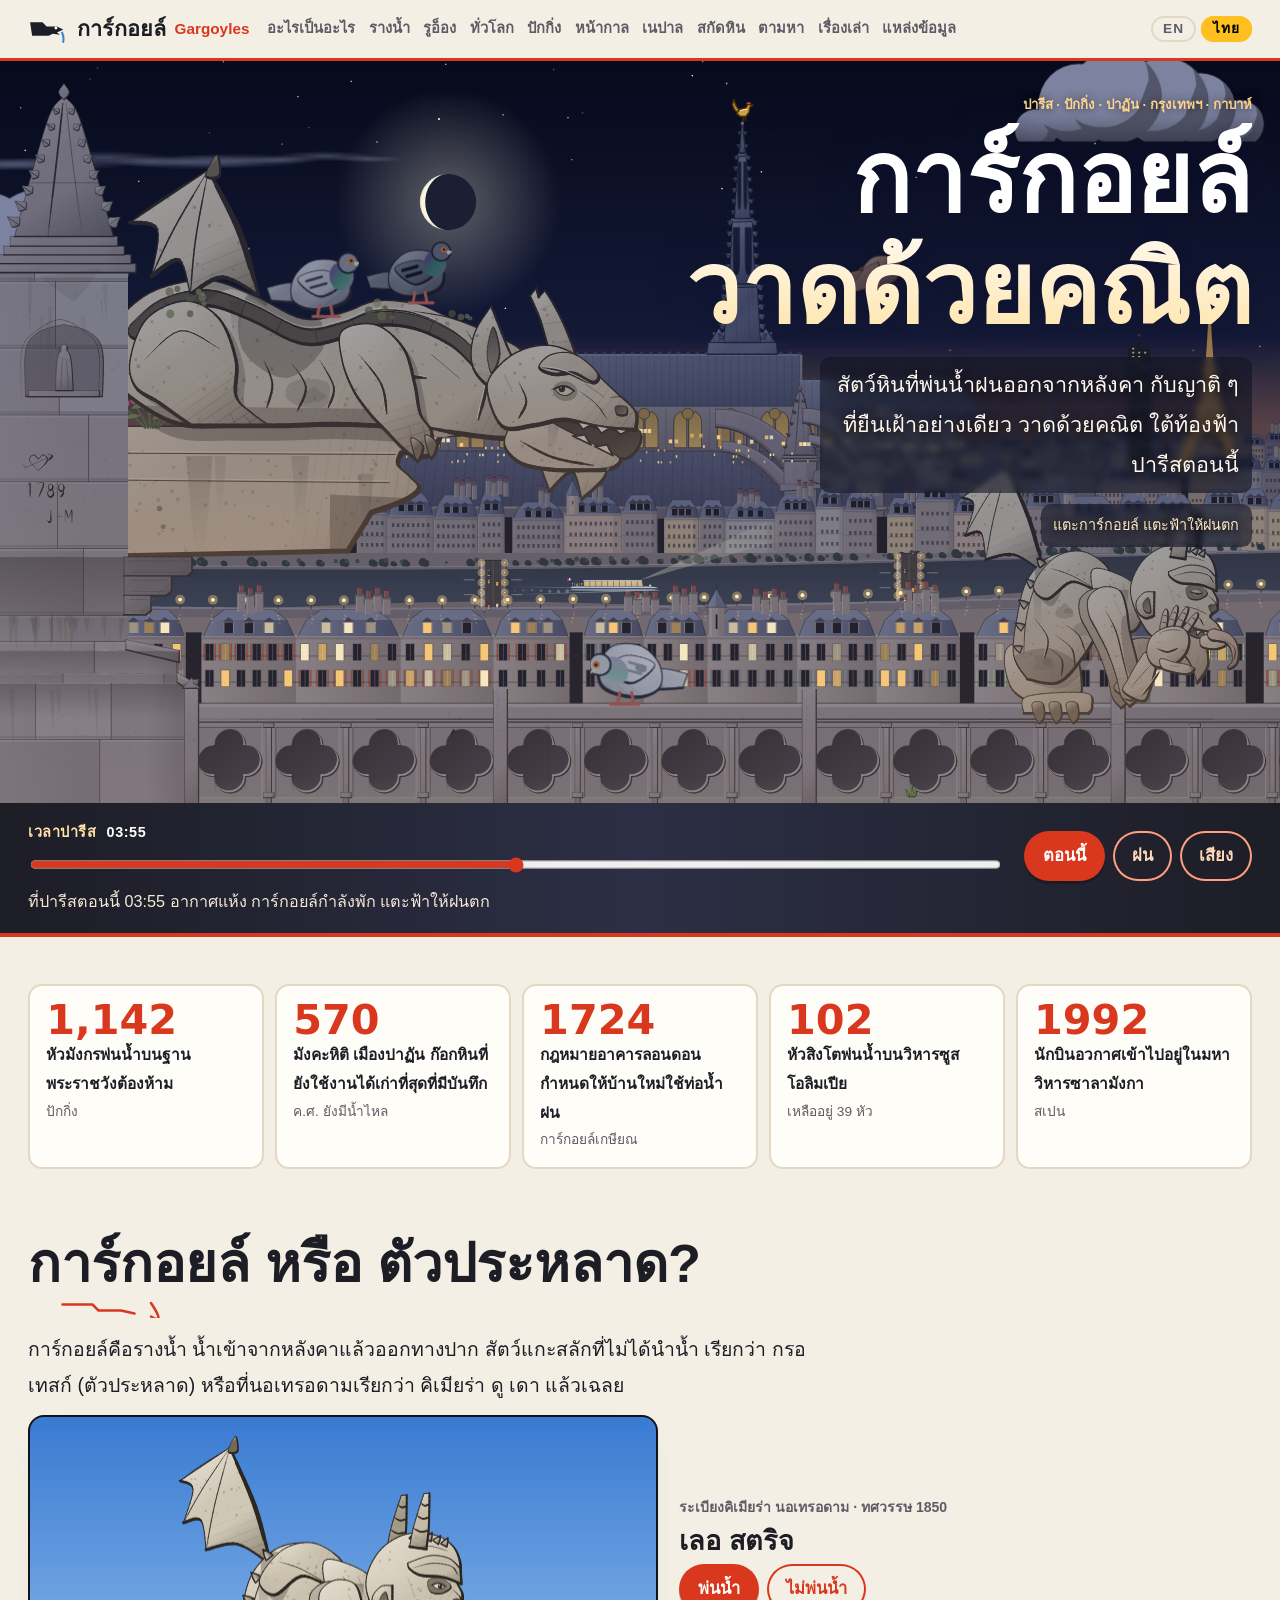
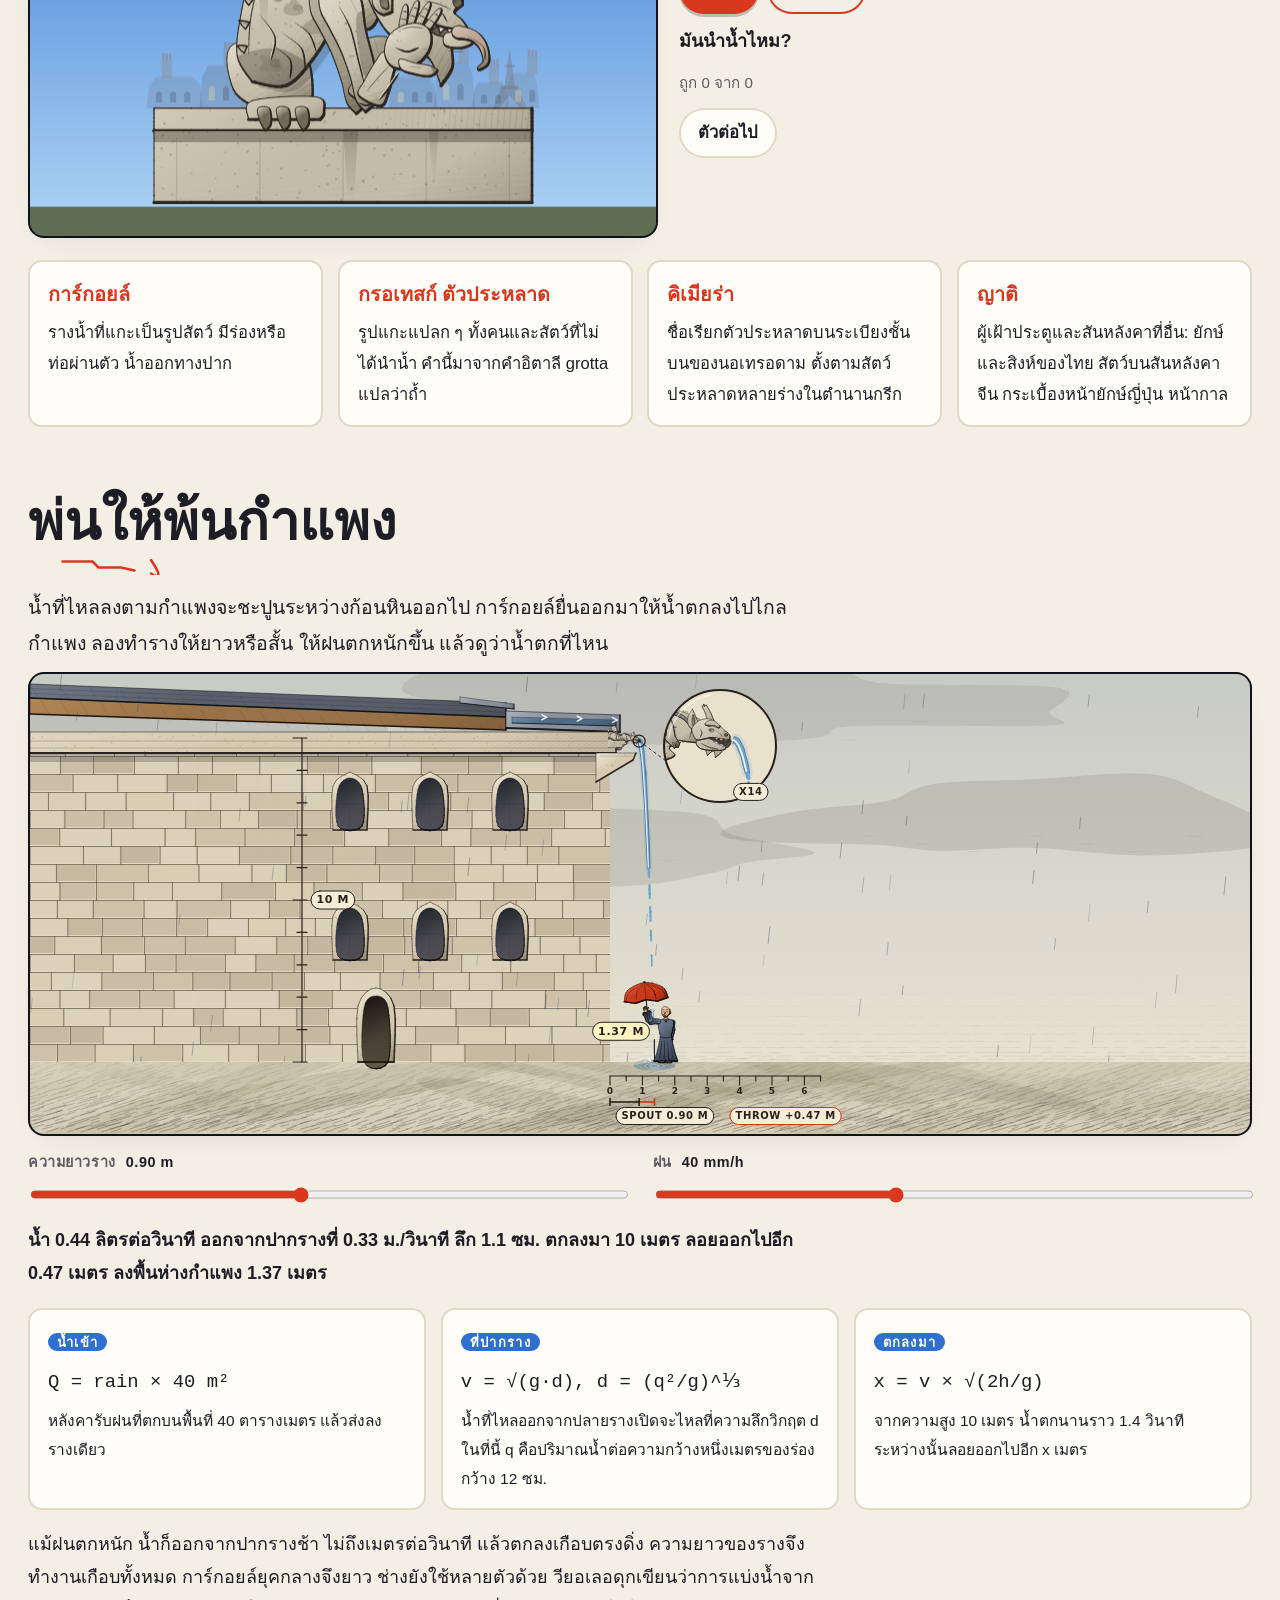
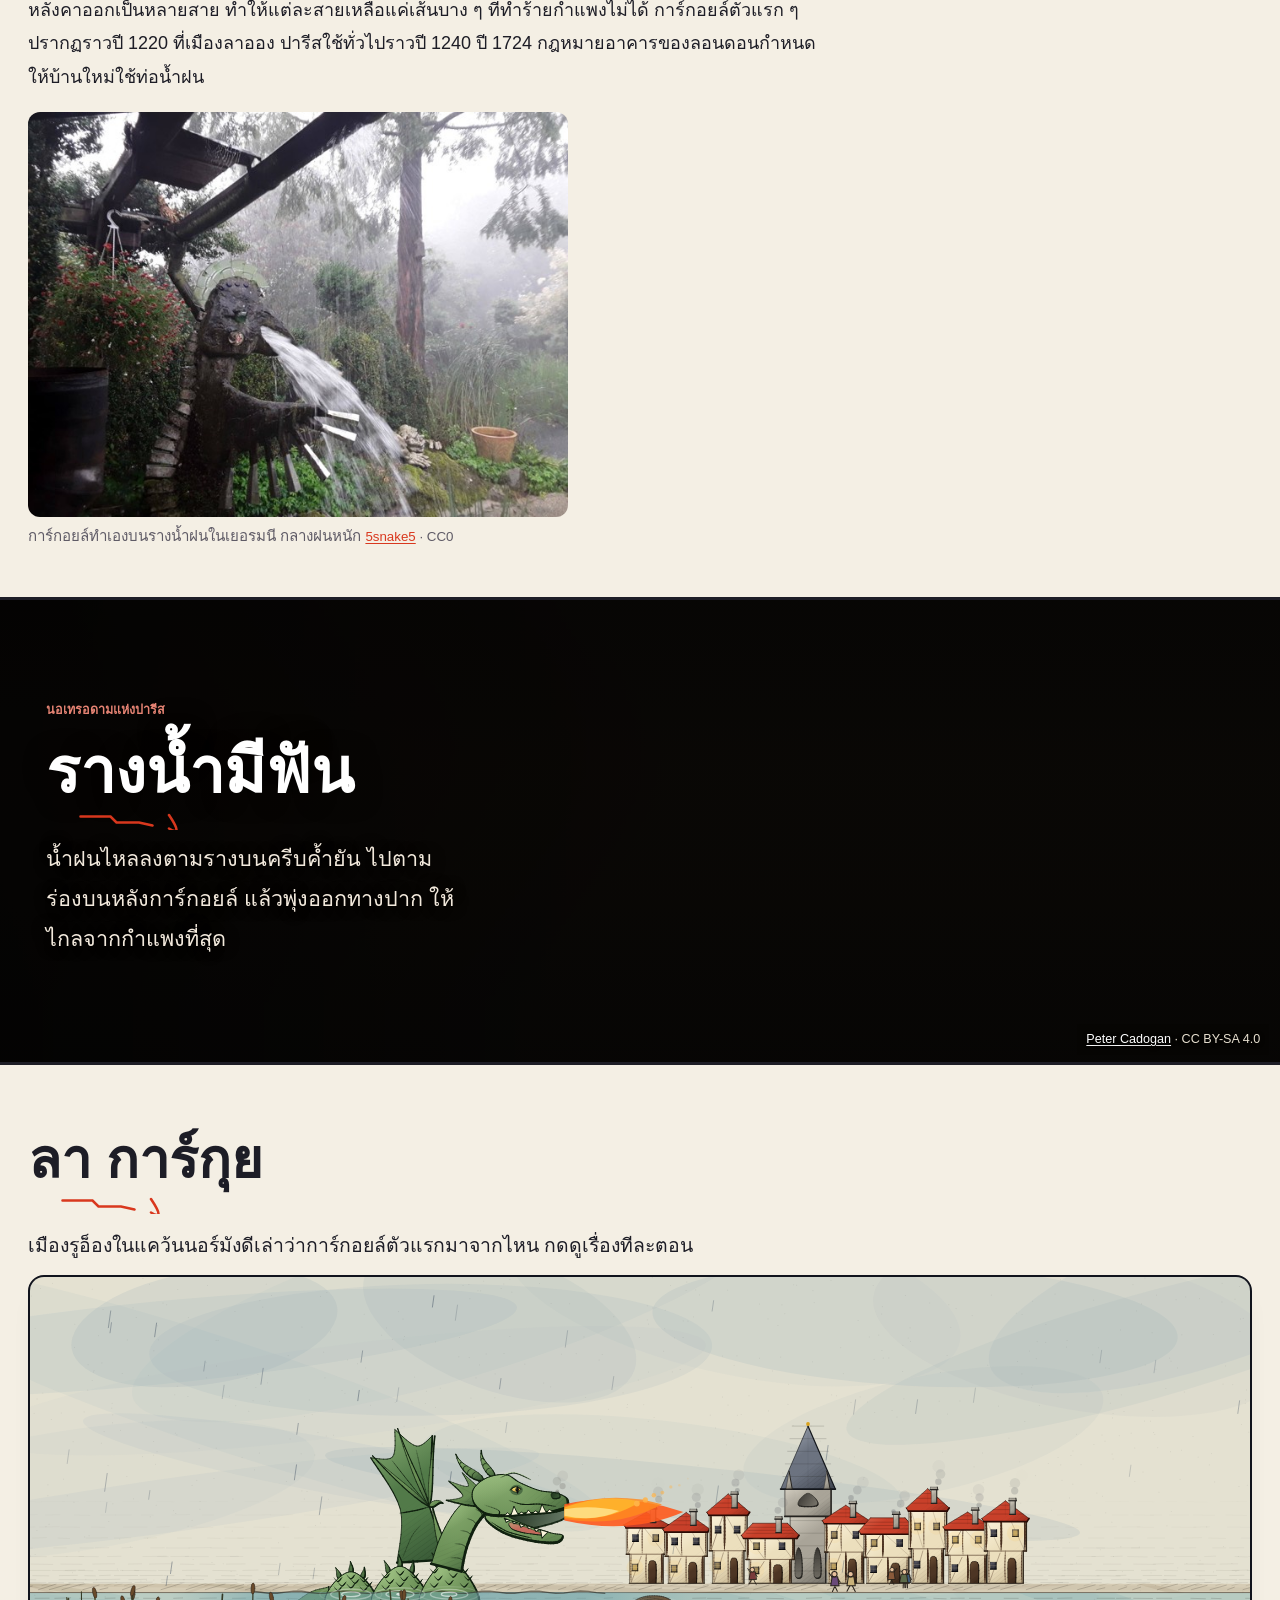
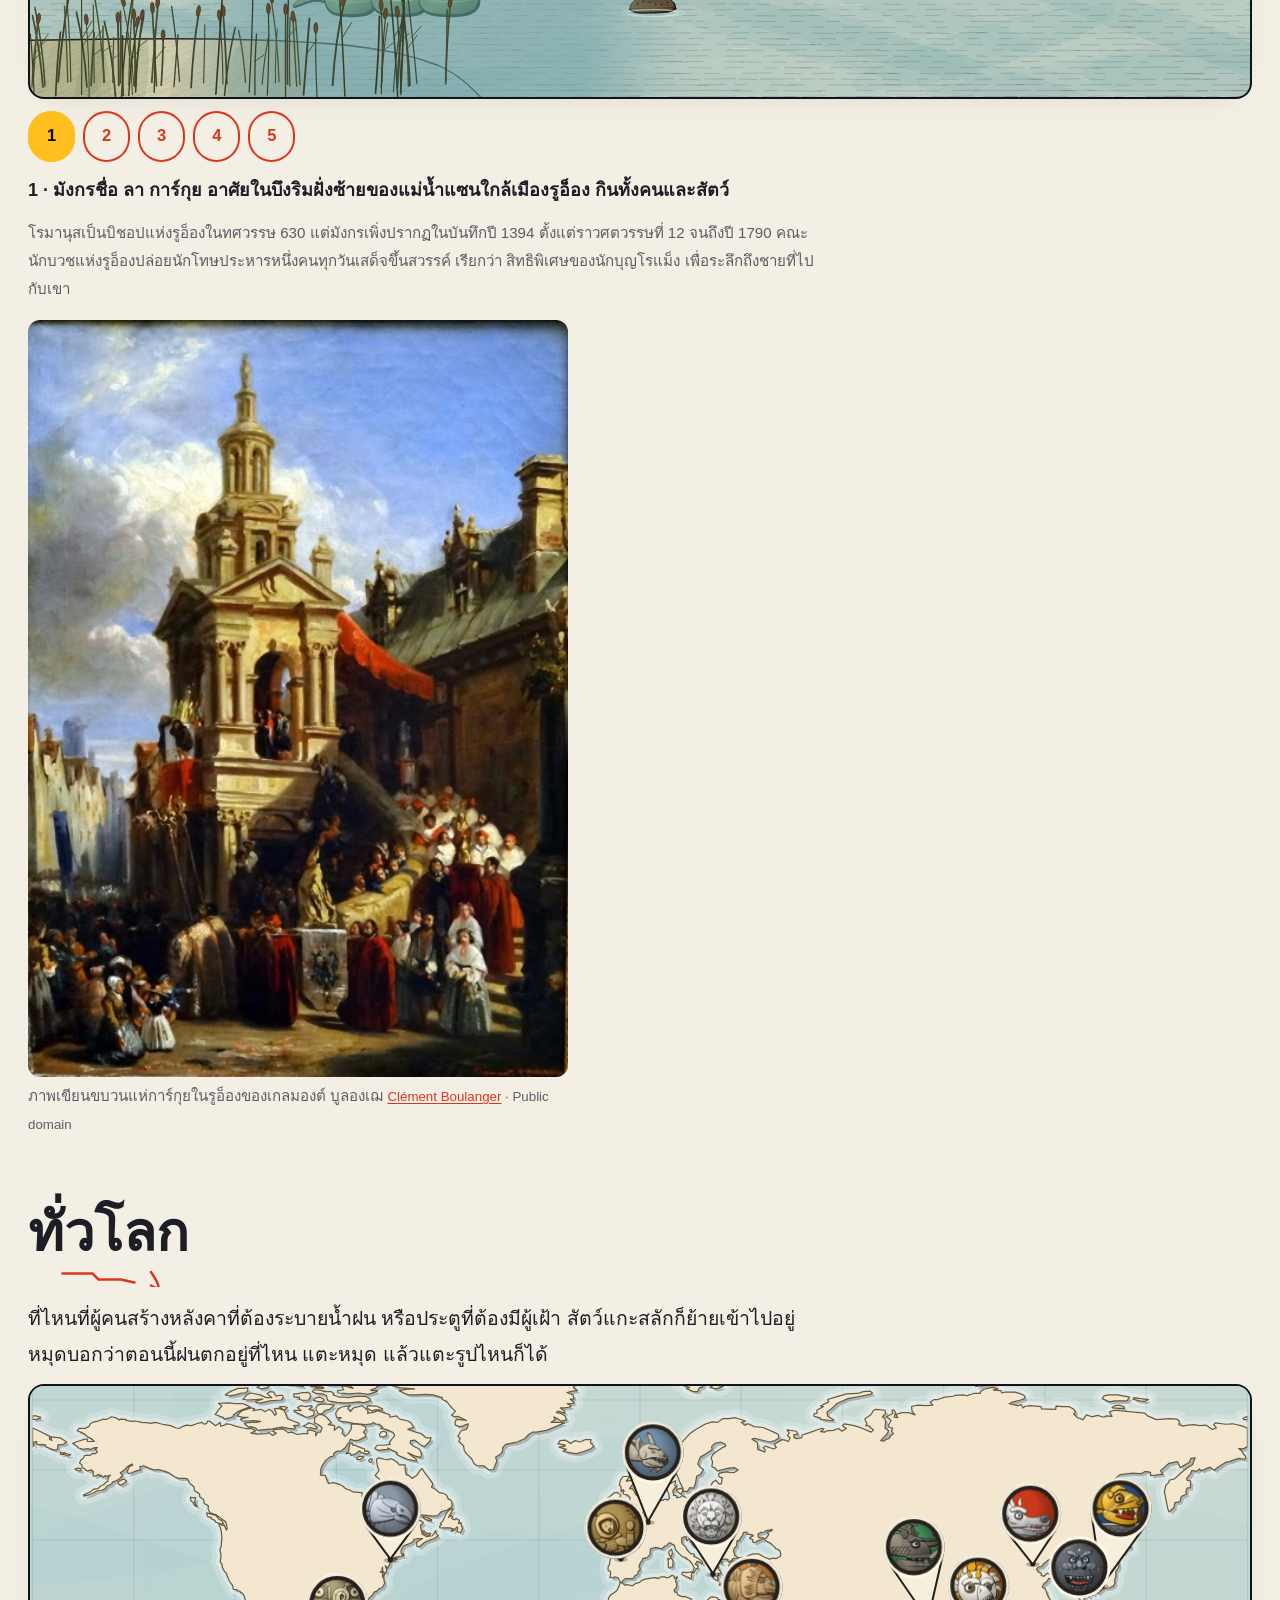
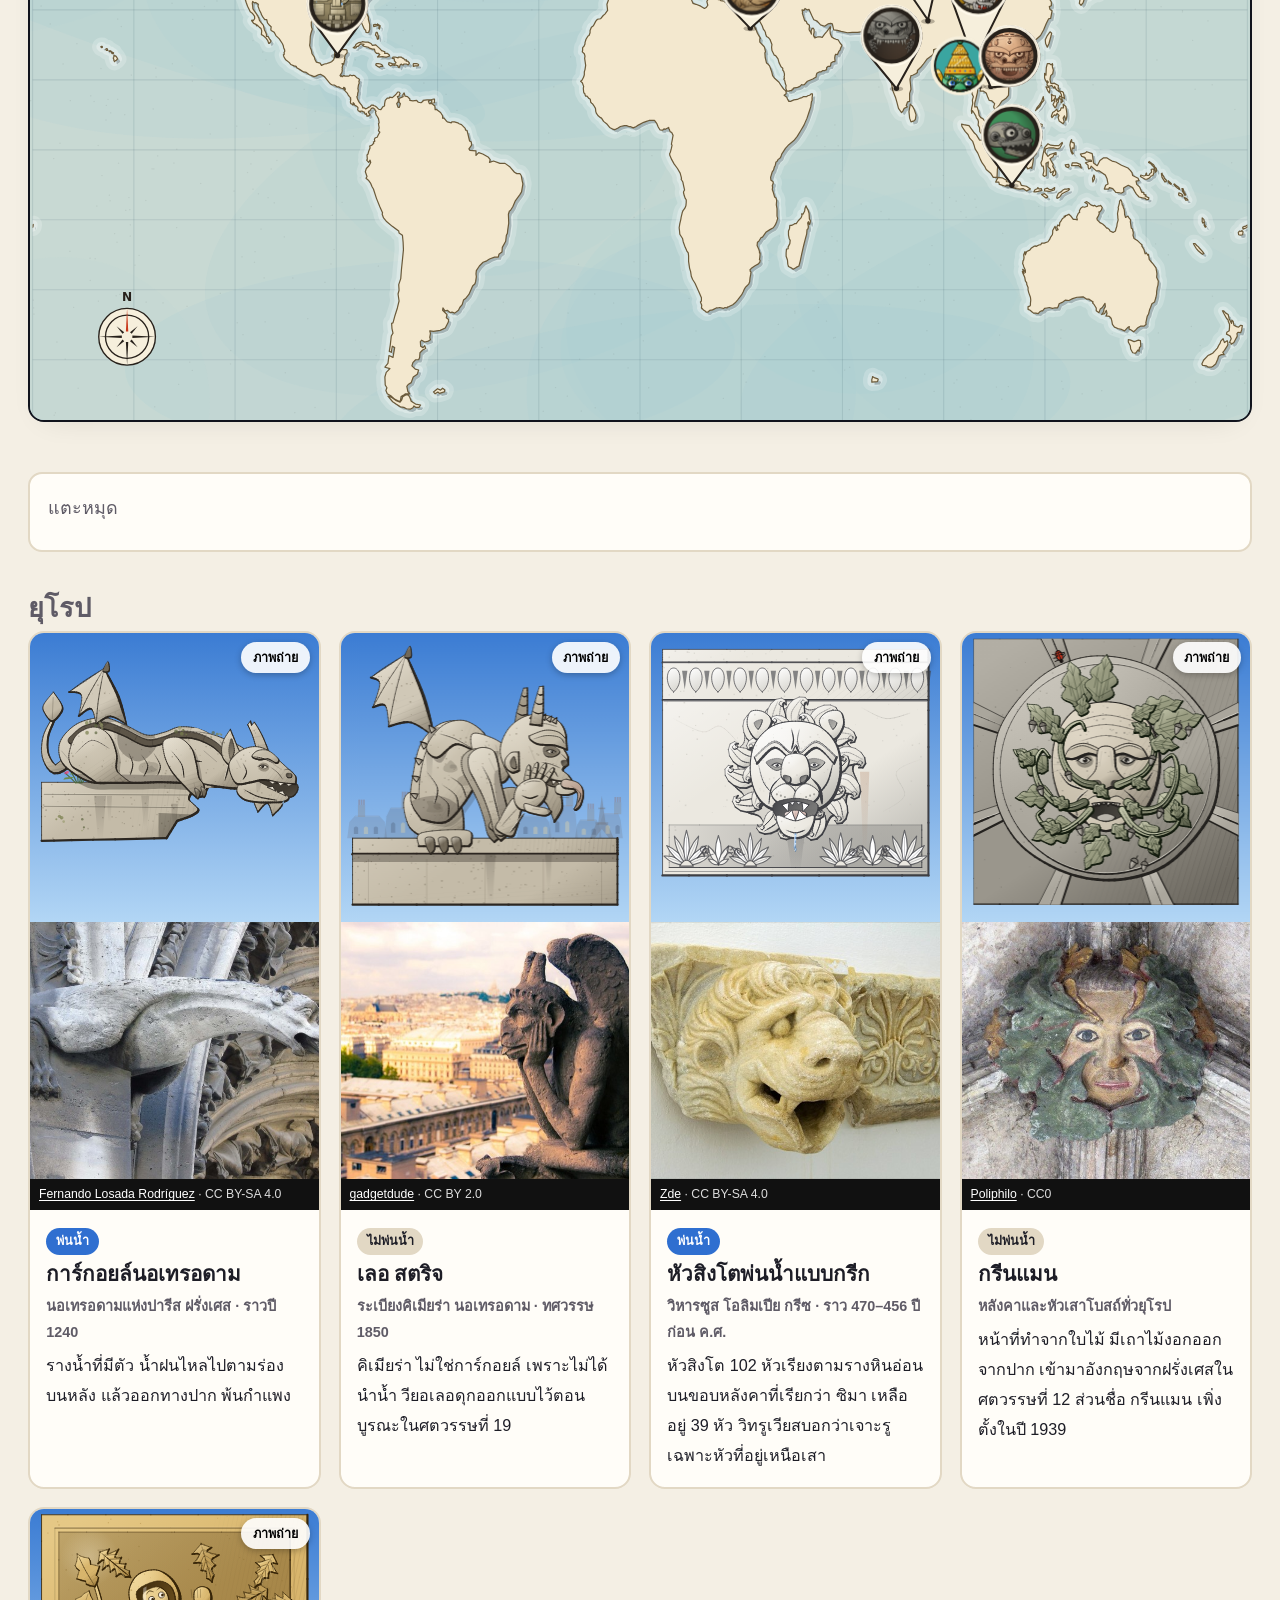
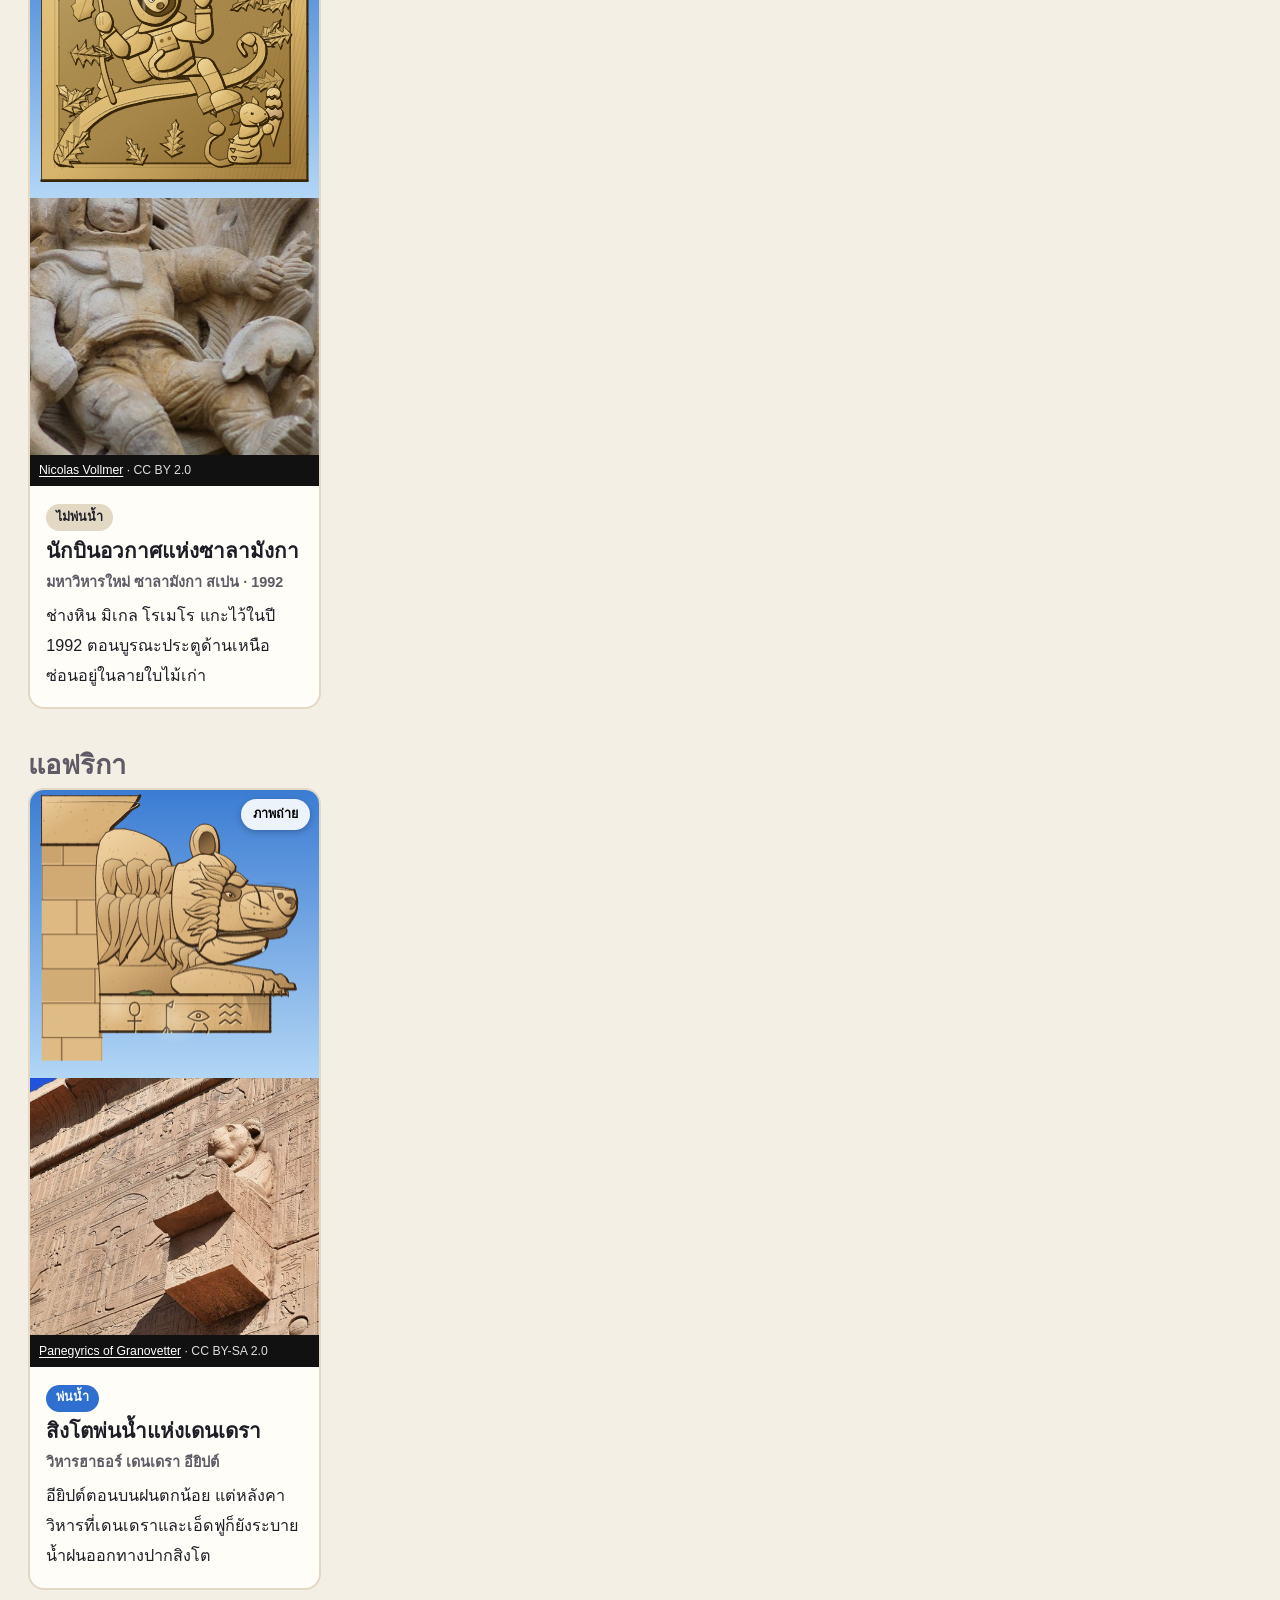
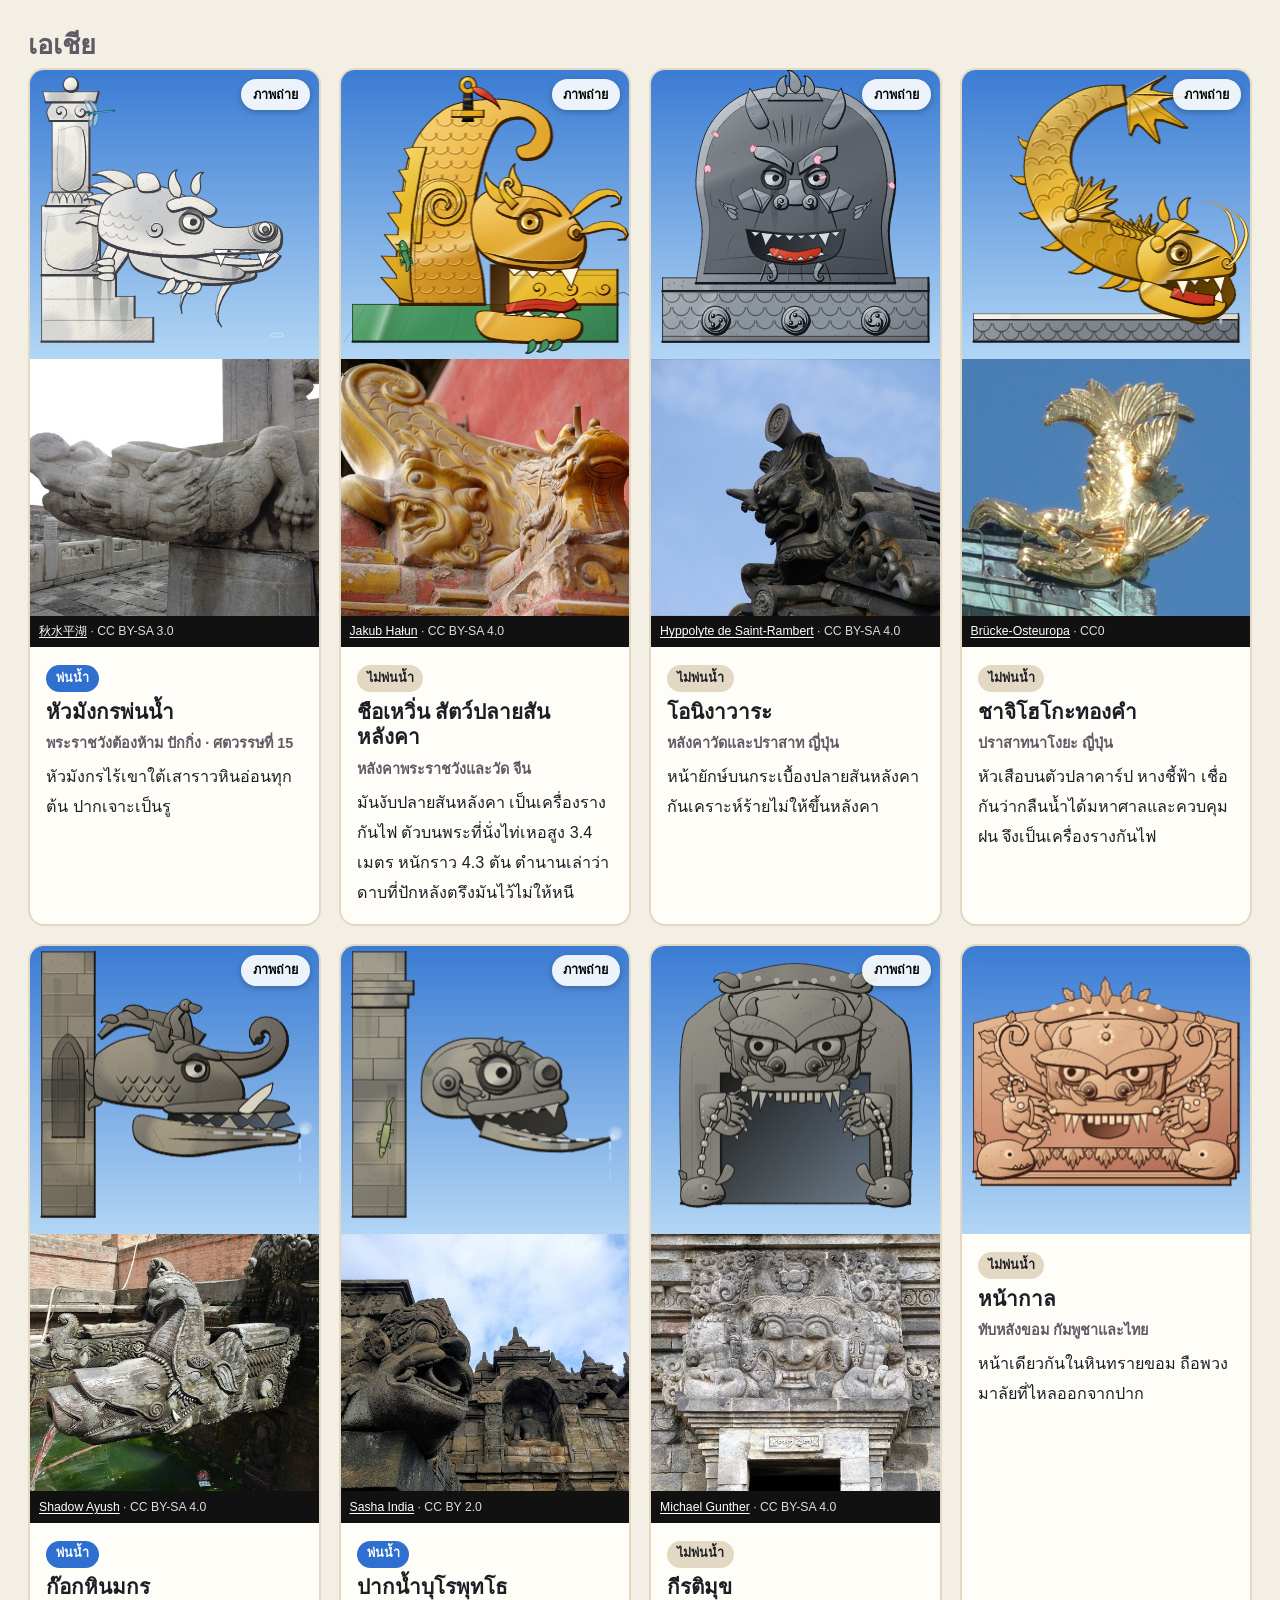
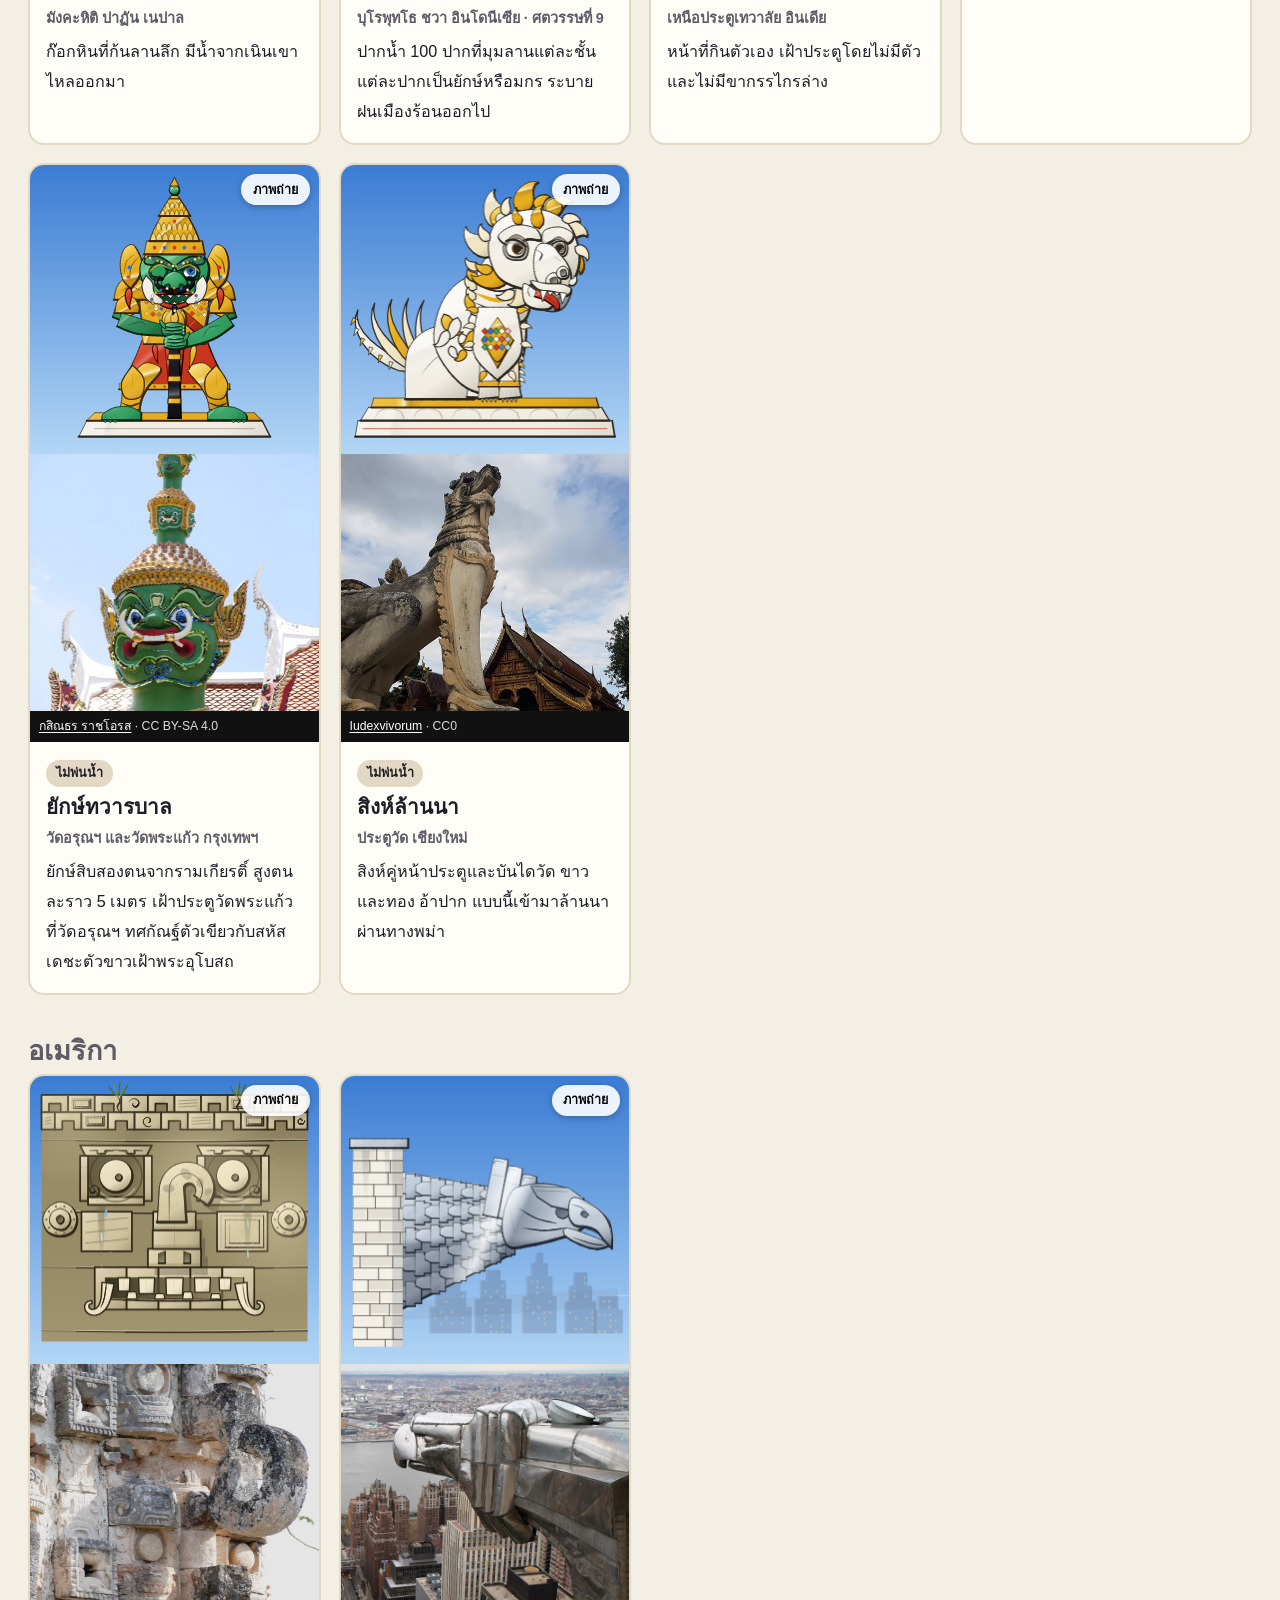
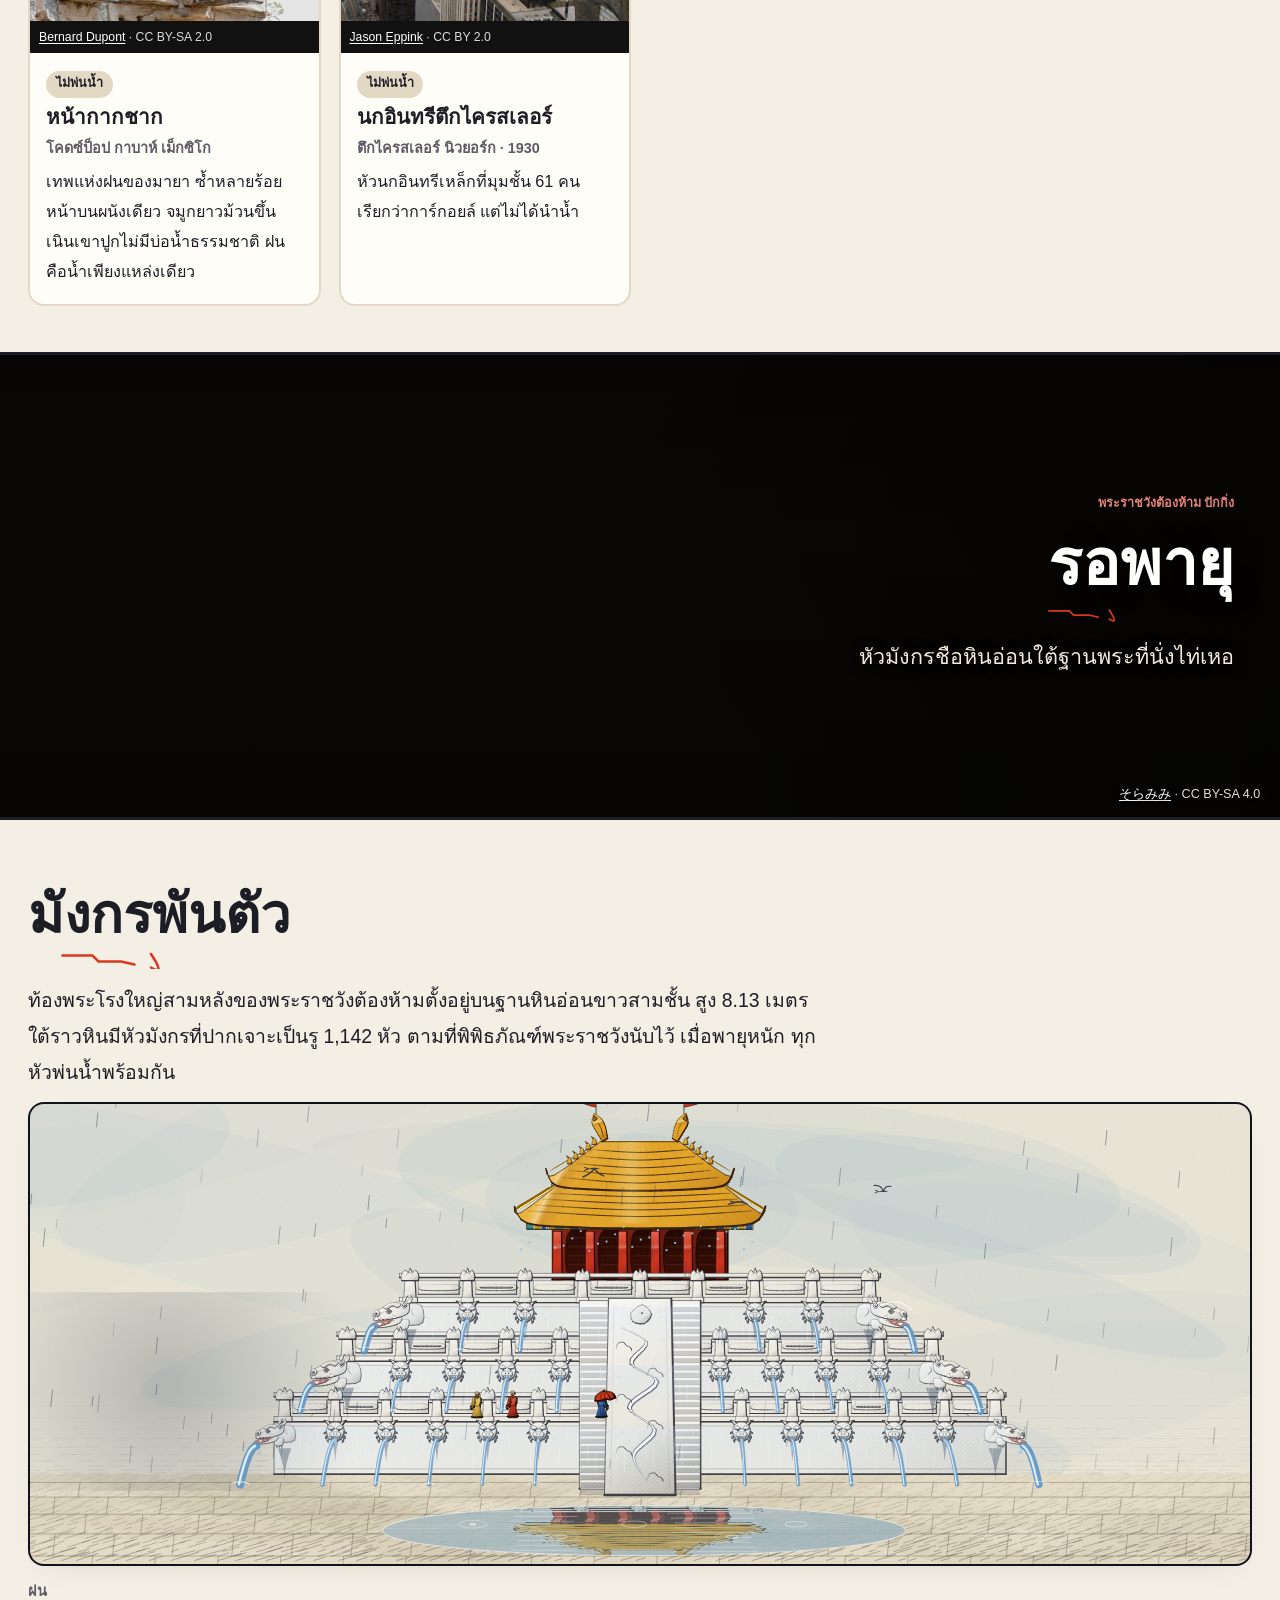
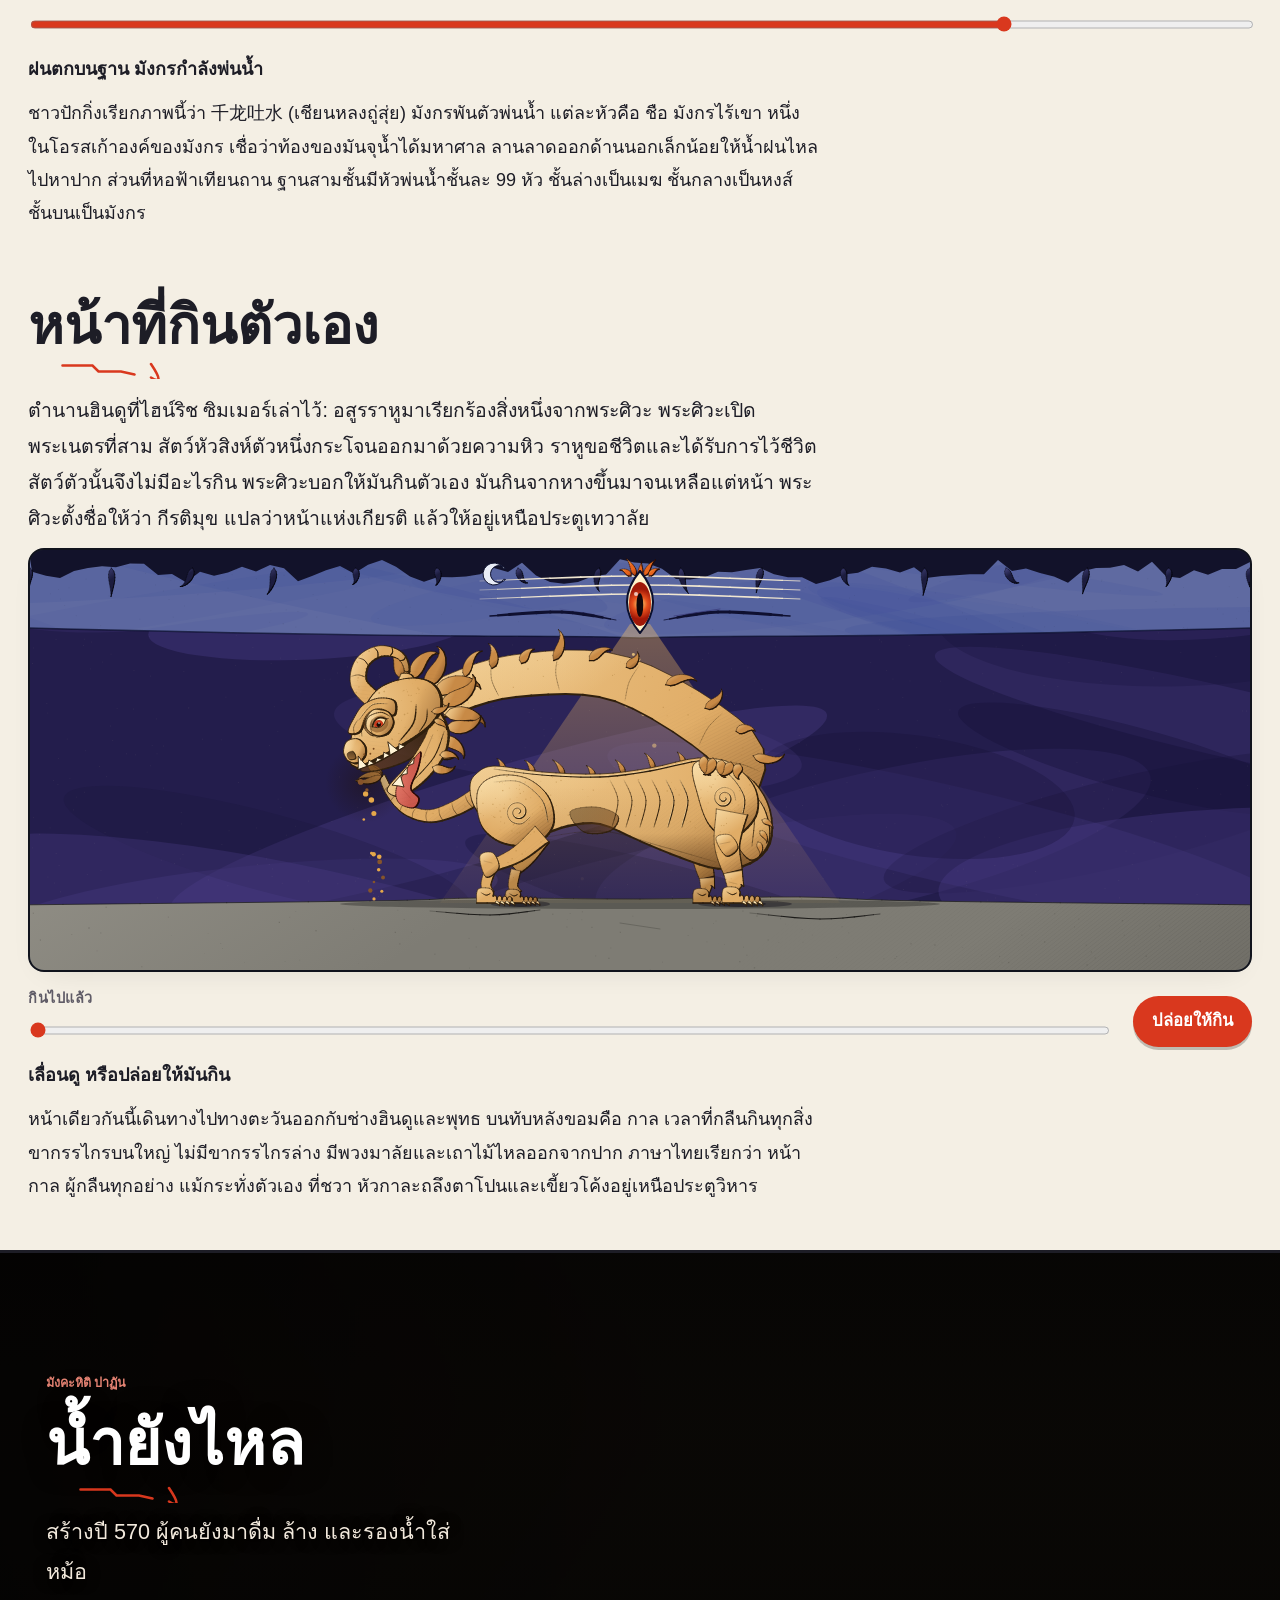
==== commit 0dbec8b3: "Share card for the Thai page Co-Authored-By: Claude Sonnet 5.5 <noreply@anthropic.com>" ====
--- a/docs/th/index.html
+++ b/docs/th/index.html
@@ -7,12 +7,9 @@
 <link rel="canonical" href="https://nanobotco.github.io/gargoyles/th/">
 <link rel="alternate" hreflang="en" href="https://nanobotco.github.io/gargoyles/"><link rel="alternate" hreflang="th" href="https://nanobotco.github.io/gargoyles/th/"><link rel="alternate" hreflang="x-default" href="https://nanobotco.github.io/gargoyles/">
 <meta property="og:type" content="website"><meta property="og:site_name" content="Gargoyles, Drawn · การ์กอยล์ วาดด้วยคณิต">
-<meta property="og:title" content="การ์กอยล์ วาดด้วยคณิต"><meta property="og:description" content="การ์กอยล์ ตัวประหลาด และญาติ ๆ ของมันทั่วโลก วาดสด: นอเทรอดามใต้ฟ้าปารีสตอนนี้ ฟิสิกส์ของรางพ่นน้ำ มังกรแห่งรูอ็อง มังกรพันตัวที่ปักกิ่ง หน้าที่กินตัวเอง ก๊อกหินของเนปาล ก้อนหินให้สกัด และนักบินอวกาศให้ตามหา"><meta property="og:url" content="https://nanobotco.github.io/gargoyles/th/">
-<meta property="og:image" content="https://nanobotco.github.io/gargoyles/card.jpg"><meta property="og:image:secure_url" content="https://nanobotco.github.io/gargoyles/card.jpg"><meta property="og:image:type" content="image/jpeg">
-<meta property="og:image:width" content="1200"><meta property="og:image:height" content="630">
-<meta property="og:image:alt" content="การ์กอยล์หินพ่นน้ำฝนจากมหาวิหารนอเทรอดามยามพลบค่ำ">
+<meta property="og:title" content="การ์กอยล์ วาดด้วยคณิต"><meta property="og:description" content="การ์กอยล์ ตัวประหลาด และญาติ ๆ ของมันทั่วโลก วาดสด: นอเทรอดามใต้ฟ้าปารีสตอนนี้ ฟิสิกส์ของรางพ่นน้ำ มังกรแห่งรูอ็อง มังกรพันตัวที่ปักกิ่ง หน้าที่กินตัวเอง ก๊อกหินของเนปาล ก้อนหินให้สกัด และนักบินอวกาศให้ตามหา">
+<meta property="og:image" content="https://nanobotco.github.io/gargoyles/og/th.jpg"><meta property="og:image:width" content="1200"><meta property="og:image:height" content="630"><meta property="og:image:type" content="image/jpeg"><meta property="og:image:alt" content="Card: การ์กอยล์ วาดด้วยคณิต, การ์กอยล์ทำเองบนรางน้ำฝนในเยอรมนี กลางฝนหนัก"><meta name="twitter:card" content="summary_large_image"><meta name="twitter:image" content="https://nanobotco.github.io/gargoyles/og/th.jpg"><meta name="twitter:image:alt" content="Card: การ์กอยล์ วาดด้วยคณิต, การ์กอยล์ทำเองบนรางน้ำฝนในเยอรมนี กลางฝนหนัก"><meta property="og:url" content="https://nanobotco.github.io/gargoyles/th/">
 <meta property="og:locale" content="th_TH"><meta property="og:locale:alternate" content="en_US">
-<meta name="twitter:card" content="summary_large_image"><meta name="twitter:image" content="https://nanobotco.github.io/gargoyles/card.jpg">
 <link rel="icon" href="../icon.svg" type="image/svg+xml">
 <link rel="alternate" type="text/plain" href="https://nanobotco.github.io/gargoyles/llms.txt" title="llms.txt">
 <script type="application/ld+json">{"@context": "https://schema.org", "@type": "WebPage", "name": "การ์กอยล์ วาดด้วยคณิต", "description": "การ์กอยล์ ตัวประหลาด และญาติ ๆ ของมันทั่วโลก วาดสด: นอเทรอดามใต้ฟ้าปารีสตอนนี้ ฟิสิกส์ของรางพ่นน้ำ มังกรแห่งรูอ็อง มังกรพันตัวที่ปักกิ่ง หน้าที่กินตัวเอง ก๊อกหินของเนปาล ก้อนหินให้สกัด และนักบินอวกาศให้ตามหา", "url": "https://nanobotco.github.io/gargoyles/th/", "inLanguage": "th", "image": "https://nanobotco.github.io/gargoyles/card.jpg", "license": "https://creativecommons.org/licenses/by/4.0/"}</script>
